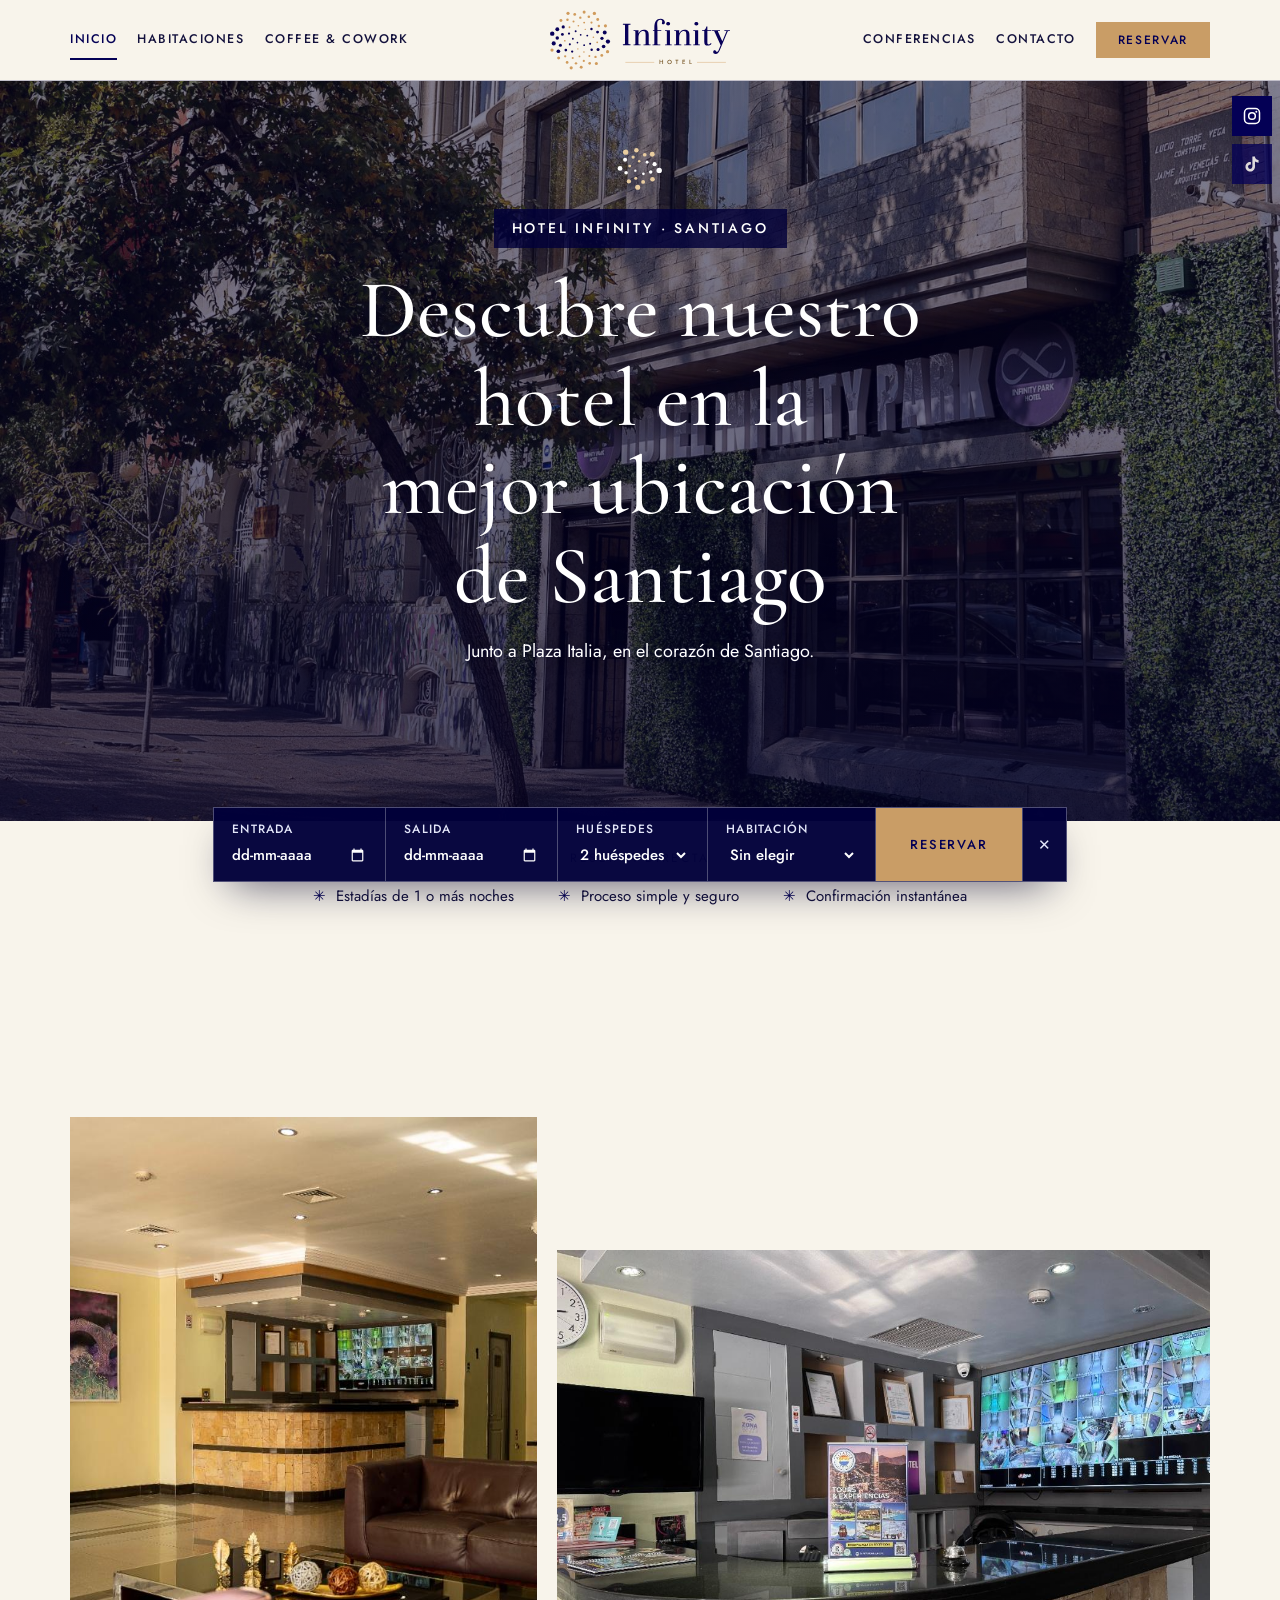
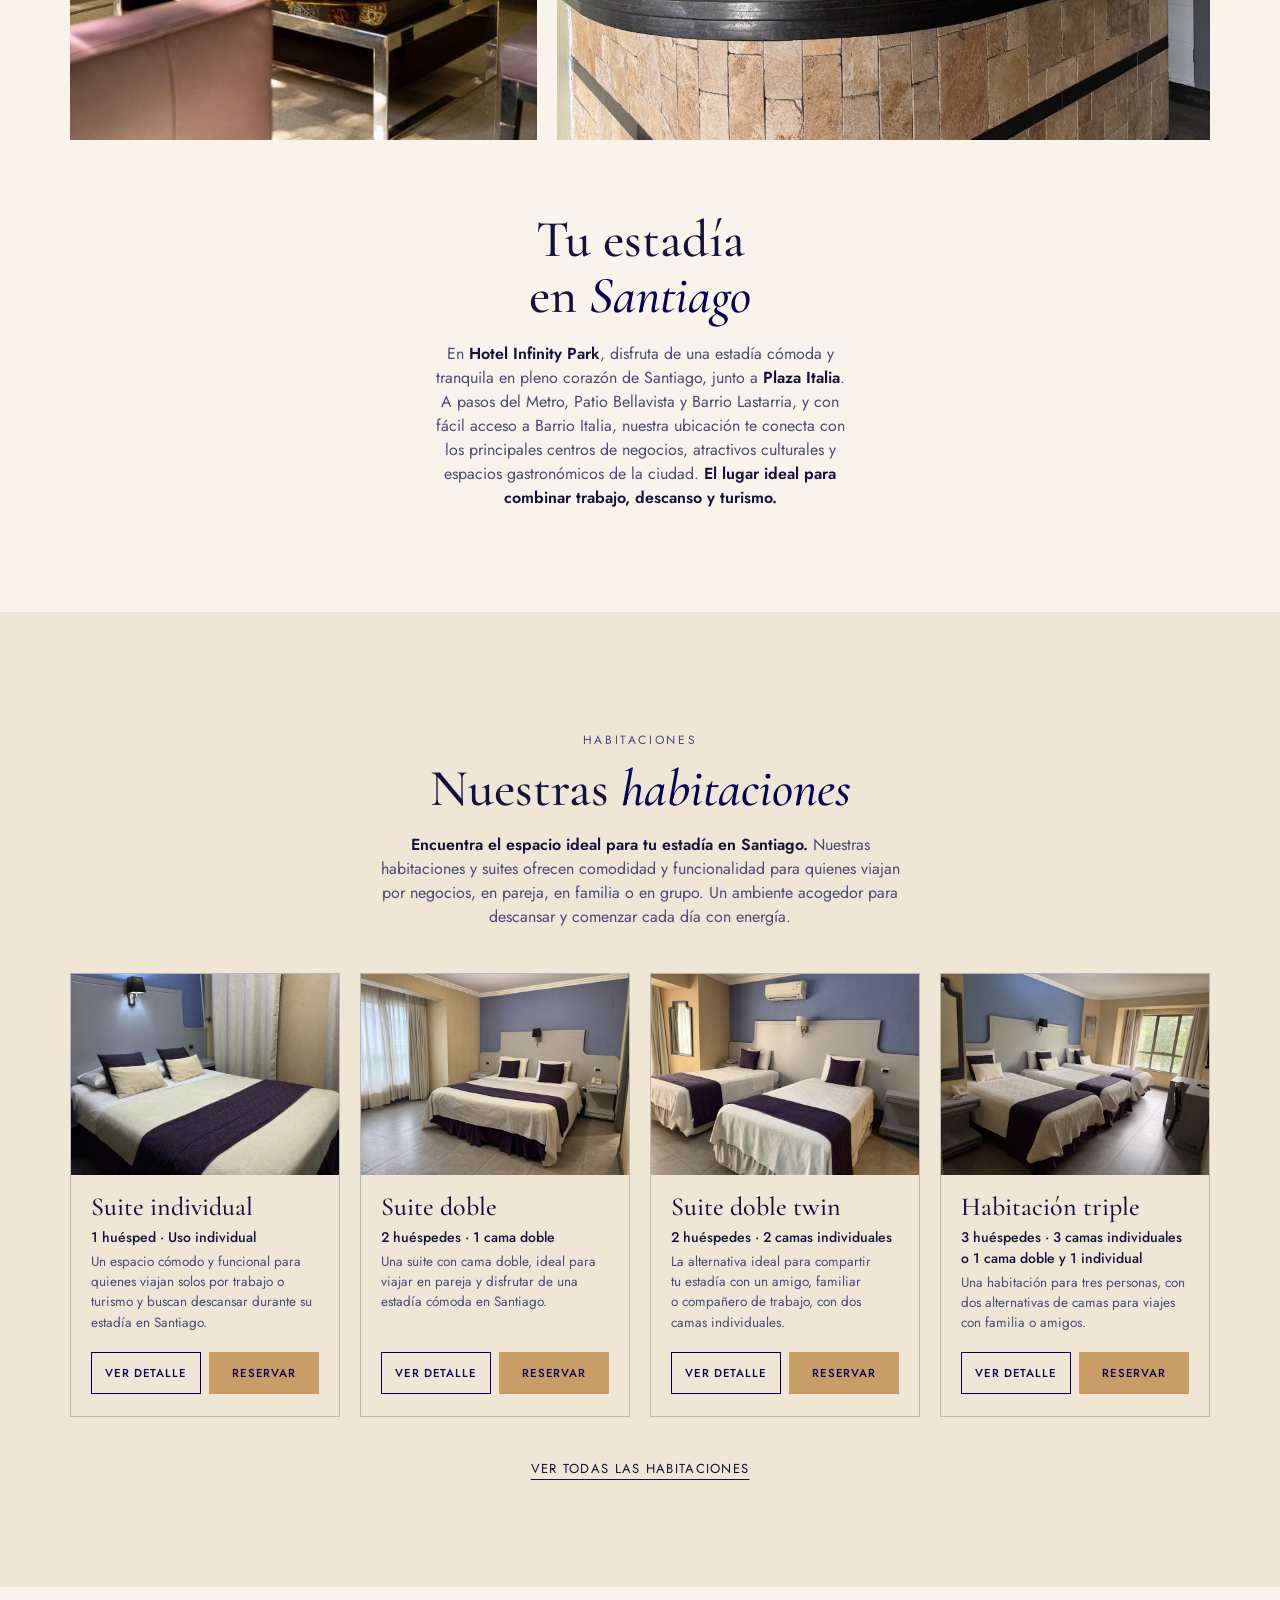
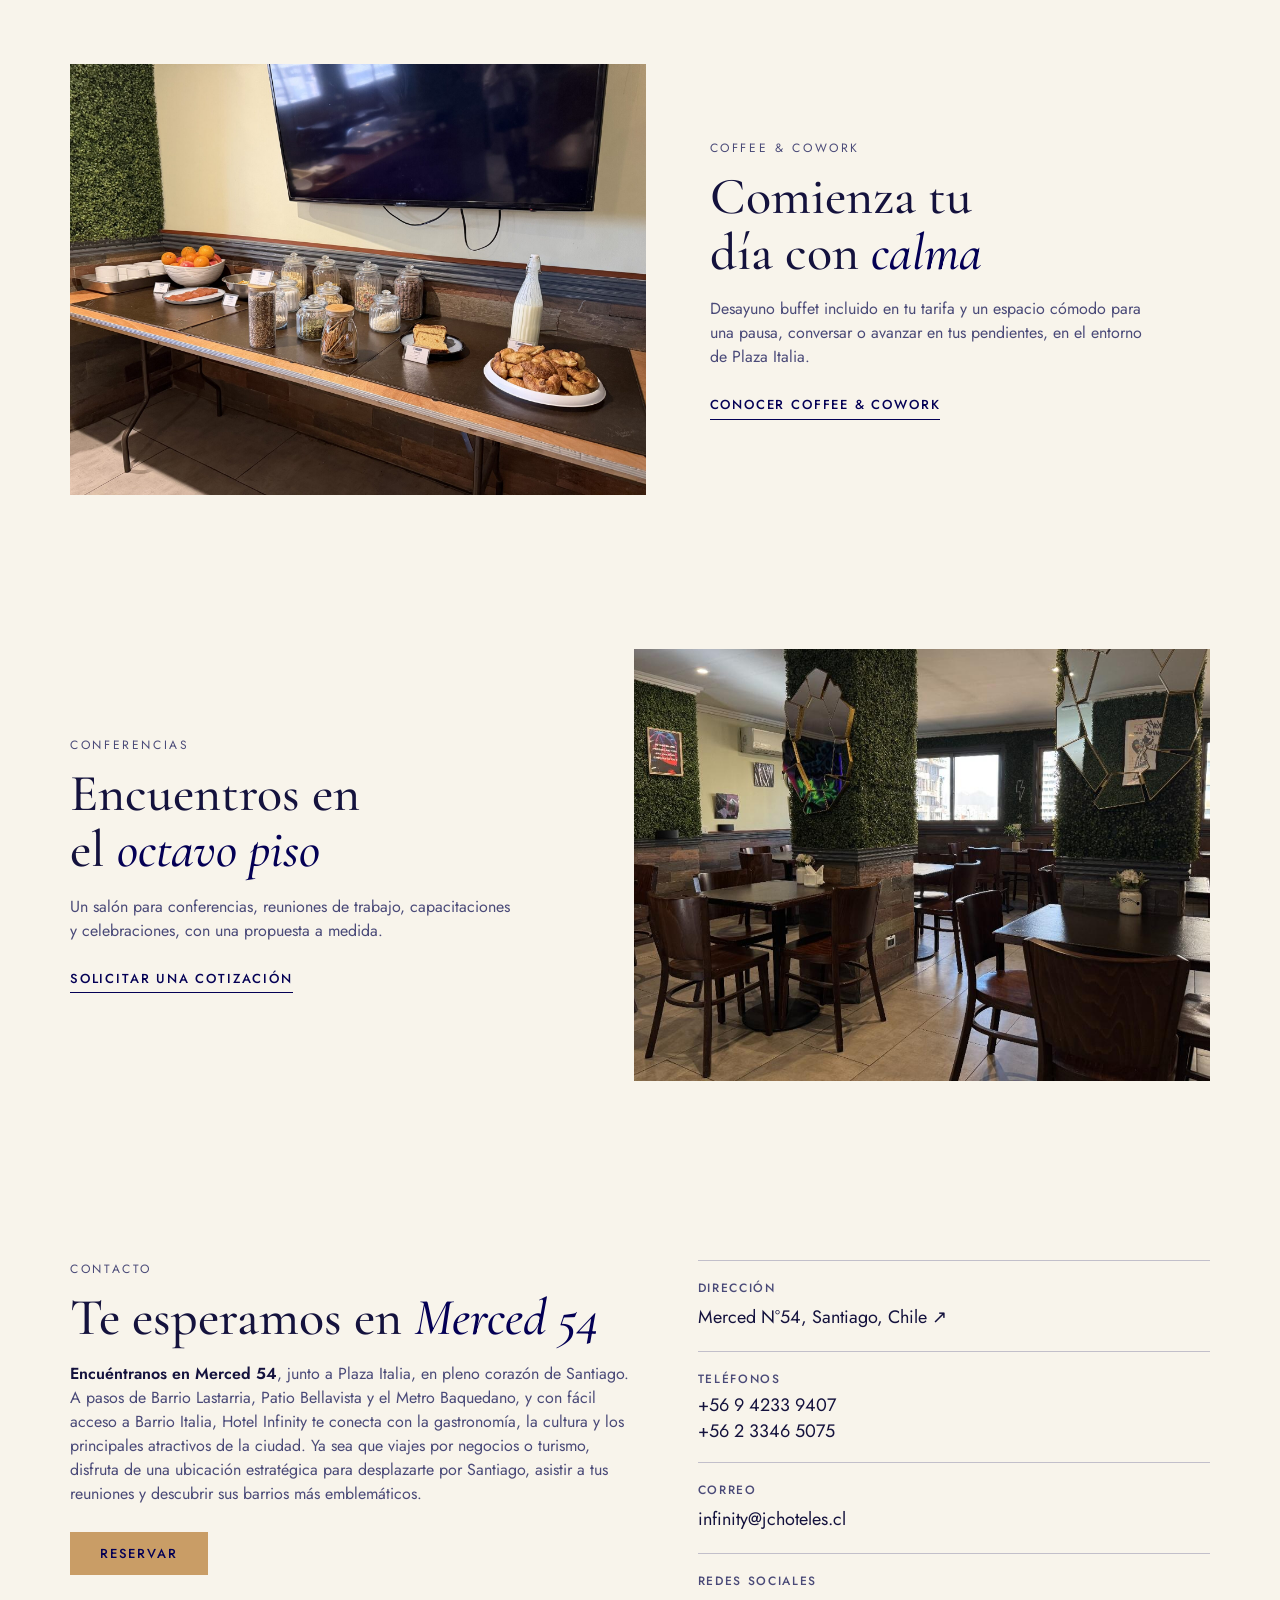
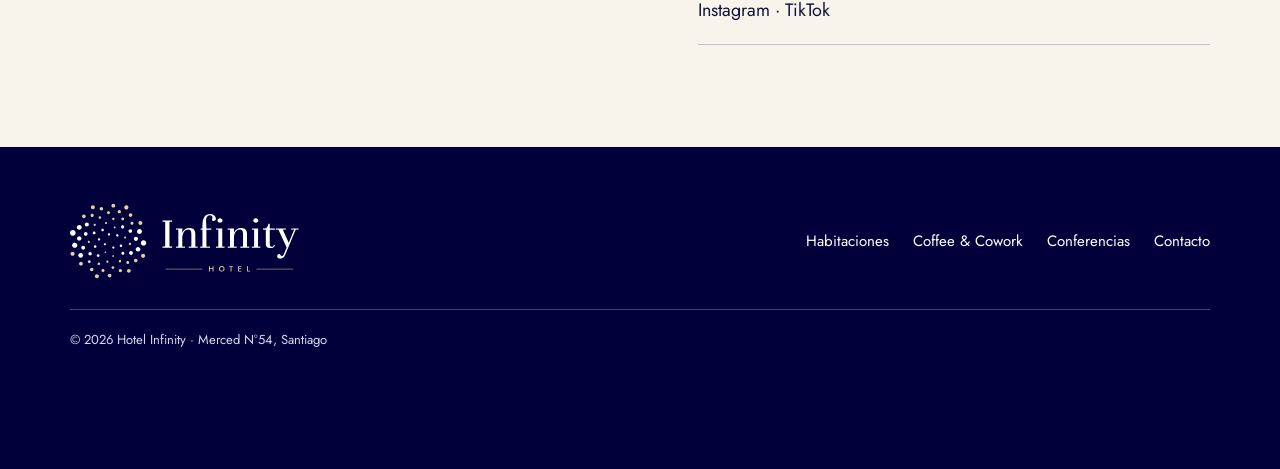
==== propuesta-2/index.html @ a0577a08 "Logo nuevo en pie y portada; giro del símbolo en el header - Pie: versión negativa del logo (logo-in" ====
<!doctype html>
<html lang="es">
<head>
<meta charset="utf-8"><meta name="viewport" content="width=device-width,initial-scale=1,viewport-fit=cover">
<title>Hotel Infinity — Hotel en Plaza Italia, Santiago</title>
<meta name="description" content="Hotel Infinity, en Merced 54 junto a Plaza Italia, Santiago. Habitaciones y suites, desayuno buffet, espacio cowork y salón de eventos en el corazón de la ciudad. Reserva directa.">
<link rel="canonical" href="https://hotel-infinity-propuesta-2.vercel.app/">
<link rel="icon" href="assets/favicon.ico" sizes="any">
<link rel="icon" href="assets/favicon.svg" type="image/svg+xml">
<link rel="apple-touch-icon" href="assets/apple-touch-icon.png">
<meta name="theme-color" content="#080059">

<meta property="og:type" content="website">
<meta property="og:site_name" content="Hotel Infinity">
<meta property="og:url" content="https://hotel-infinity-propuesta-2.vercel.app/">
<meta property="og:title" content="Hotel Infinity — Hotel en Plaza Italia, Santiago">
<meta property="og:description" content="Habitaciones y suites, desayuno buffet, espacio cowork y salón de eventos en Merced 54, junto a Plaza Italia. Reserva directa en el corazón de Santiago.">
<meta property="og:image" content="https://hotel-infinity-propuesta-2.vercel.app/assets/fachada.jpg">
<meta property="og:image:width" content="1200">
<meta property="og:image:alt" content="Fachada del Hotel Infinity en Merced 54, Santiago">
<meta property="og:locale" content="es_CL">

<meta name="twitter:card" content="summary_large_image">
<meta name="twitter:title" content="Hotel Infinity — Hotel en Plaza Italia, Santiago">
<meta name="twitter:description" content="Habitaciones y suites, desayuno buffet, espacio cowork y salón de eventos en Merced 54, junto a Plaza Italia, Santiago.">
<meta name="twitter:image" content="https://hotel-infinity-propuesta-2.vercel.app/assets/fachada.jpg">
<style>
  :root{
    --ink:#14123D;
    --soft:#4A4A78;
    --paper:#F8F4EB;
    --paper-2:#EFE6D6;
    --brand:#040055;
    --gold:#C99D66;
    --gold-deep:#B8884E;
    --brand-deep:#02003A;
    --line:rgba(4,0,85,.22);
    --ease-out:cubic-bezier(0.23,1,0.32,1);
    color-scheme: light;
  }
  *{box-sizing:border-box;border-radius:0;}
  html{scroll-padding-top:90px;scroll-padding-bottom:170px;}
  @media (prefers-reduced-motion:no-preference){html{scroll-behavior:smooth;}}
  body{margin:0;background:var(--paper);color:var(--ink);font-family:"Jost","Segoe UI",Arial,sans-serif;font-size:16px;-webkit-font-smoothing:antialiased;}
  img{max-width:100%;display:block;}
  a,button{-webkit-tap-highlight-color:transparent;touch-action:manipulation;}
  a{color:inherit;}
  h1,h2,h3{font-family:"Cormorant Garamond",Georgia,serif;font-weight:500;margin:0;text-wrap:balance;line-height:1.08;}
  h2.title{font-size:clamp(32px,4.2vw,52px);}
  em{font-style:italic;}
  h2.title em{color:var(--brand);}
  p{margin:0;line-height:1.5;text-wrap:pretty;}
  strong{font-weight:600;color:var(--ink);}
  :focus-visible{outline:2px solid var(--brand);outline-offset:3px;}
  .wrap{width:min(1140px,calc(100% - 40px));margin:0 auto;}
  .center{text-align:center;}
  .caps{letter-spacing:.22em;text-transform:uppercase;font-size:12px;color:var(--soft);}
  .lede{max-width:56ch;margin-inline:auto;padding-inline:20px;}
  .lede p{color:var(--soft);margin-top:16px;}

  .btn{
    display:inline-flex;align-items:center;justify-content:center;gap:10px;padding:15px 30px;border:0;
    background:var(--gold);color:var(--brand);font:500 13px/1 "Jost",sans-serif;letter-spacing:.14em;text-transform:uppercase;
    cursor:pointer;text-decoration:none;white-space:nowrap;
    transition:transform 160ms var(--ease-out),background-color 160ms ease;
  }
  .btn img{width:18px;height:auto;filter:brightness(0);opacity:.85;}
  .btn:hover{background:var(--brand);color:var(--gold);}
  .btn:active{transform:scale(.97);}
  .btn.sm{padding:12px 22px;font-size:12px;}
  .btn.white{background:var(--gold);color:var(--brand);}
  .btn.white:hover{background:var(--brand);color:var(--gold);}
  @media (hover:none){.btn:hover,.btn.white:hover{background:var(--gold);color:var(--brand);}}

  .photo{position:relative;overflow:hidden;background:var(--paper-2);}
  .photo img{position:absolute;inset:0;width:100%;height:100%;object-fit:cover;transition:transform 400ms var(--ease-out);}
  @media (hover:hover) and (pointer:fine){section .photo:hover img{transform:scale(1.03);}}

  /* ---------- header ---------- */
  header{position:sticky;top:env(safe-area-inset-top,0px);z-index:45;background:var(--paper);border-bottom:1px solid var(--line);}
  .bar{display:grid;grid-template-columns:1fr auto 1fr;align-items:center;gap:12px;padding-block:10px;}
  .menu-btn{width:46px;height:46px;border:1px solid var(--brand);background:transparent;color:var(--brand);cursor:pointer;display:grid;place-items:center;justify-self:start;transition:transform 160ms var(--ease-out),background-color 160ms ease,color 160ms ease;}
  .menu-btn:active{transform:scale(.94);}
  @media (hover:hover){.menu-btn:hover{background:var(--brand);color:#fff;}}
  .brand{display:block;}
  .brand img{height:60px;width:auto;}
  .brand .brand-logo{height:60px;width:auto;display:block;overflow:visible;}
  .head-cta{justify-self:end;}

  .menu-panel{
    position:absolute;left:0;right:0;top:100%;background:var(--paper);border-bottom:1px solid var(--line);
    opacity:0;transform:translateY(-8px);visibility:hidden;pointer-events:none;
    transition:opacity 140ms var(--ease-out),transform 140ms var(--ease-out),visibility 0s linear 140ms;
  }
  .menu-panel.open{opacity:1;transform:translateY(0);visibility:visible;pointer-events:auto;transition:opacity 200ms var(--ease-out),transform 200ms var(--ease-out),visibility 0s;}
  .menu-panel ul{list-style:none;margin:0 auto;padding:6px 0 18px;width:min(1140px,calc(100% - 40px));columns:2;column-gap:40px;}
  .menu-panel li{break-inside:avoid;border-bottom:1px solid var(--line);}
  .menu-panel a{display:block;padding:13px 0;font-family:"Cormorant Garamond",Georgia,serif;font-size:28px;text-decoration:none;color:var(--ink);}
  @media (hover:hover){.menu-panel a:hover{color:var(--brand);}}
  .menu-panel.open li{animation:rise 260ms var(--ease-out) both;}
  .menu-panel.open li:nth-child(2){animation-delay:30ms;}
  .menu-panel.open li:nth-child(3){animation-delay:60ms;}
  .menu-panel.open li:nth-child(4){animation-delay:90ms;}
  .menu-panel.open li:nth-child(5){animation-delay:120ms;}
  .menu-panel.open li:nth-child(6){animation-delay:150ms;}
  .menu-panel.open li:nth-child(7){animation-delay:180ms;}
  .menu-panel.open li:nth-child(8){animation-delay:210ms;}

  /* ---------- inicio ---------- */
  .hero{position:relative;height:min(88vh,740px);min-height:520px;overflow:hidden;isolation:isolate;}
  .hero > img.bg{position:absolute;inset:0;width:100%;height:100%;object-fit:cover;}
  .hero::after{content:"";position:absolute;inset:0;background:linear-gradient(to top,rgba(4,2,40,.74),rgba(4,2,40,.56) 55%,rgba(4,2,40,.5));}
  .hero-copy{position:absolute;inset:0;z-index:2;display:flex;flex-direction:column;align-items:center;justify-content:center;text-align:center;gap:18px;padding:30px 20px 120px;color:#fff;}
  .hero-copy .sym{width:46px;height:auto;}
  .hero-copy .caps{color:#fff;background:rgba(2,0,58,.82);padding:9px 18px;font-size:14px;font-weight:500;letter-spacing:.2em;}
  .hero-copy h1{font-size:clamp(38px,6.4vw,84px);color:#fff;max-width:17ch;text-shadow:0 2px 26px rgba(4,2,40,.5);}
  .hero-copy p.sub{color:#fff;max-width:48ch;font-size:18px;text-shadow:0 1px 16px rgba(2,0,58,.9),0 0 3px rgba(2,0,58,.6);}

  /* ---------- reservar: buscador horizontal siempre a la mano ---------- */
  .search-bar{
    position:fixed;left:0;right:0;margin-inline:auto;bottom:calc(env(safe-area-inset-bottom,0px) + 18px);z-index:40;
    width:max-content;max-width:calc(100% - 24px);display:flex;align-items:stretch;gap:0;
    background:rgba(2,0,58,.97);border:1px solid rgba(255,255,255,.3);box-shadow:0 18px 44px -18px rgba(4,2,40,.7);
    animation:dock-in 420ms var(--ease-out) 300ms both;
  }
  .dock-fields,.dock-row{display:contents;}
  .dock-toggle{display:none;}
  .search-bar .field{min-width:170px;padding:12px 24px;display:flex;flex-direction:column;justify-content:center;border-right:1px solid rgba(255,255,255,.28);transition:background-color 150ms ease;}
  .search-bar .field:hover,.search-bar .field:focus-within{background:rgba(255,255,255,.12);}
  .search-bar label{font-size:12px;font-weight:500;letter-spacing:.1em;text-transform:uppercase;color:#E3E6F9;margin-bottom:3px;}
  .search-bar input,.search-bar select{background:none;border:0;color:#fff;font:500 15px "Jost",sans-serif;padding:0;min-height:28px;}
  .search-bar select option{color:#14123D;}
  .search-bar input::-webkit-calendar-picker-indicator{filter:invert(1);}
  .search-bar input:focus-visible,.search-bar select:focus-visible,.search-bar .btn:focus-visible,.dock-toggle:focus-visible{outline:2px solid #fff;outline-offset:-2px;}
  .search-bar .btn{flex-shrink:0;padding-inline:34px;}
  @media (hover:hover){.search-bar .btn:hover{background:#fff;color:var(--brand);}}
  @media (pointer:coarse){.search-bar input,.search-bar select{font-size:16px;}}

  .dock-hide{flex-shrink:0;width:44px;align-self:stretch;display:grid;place-items:center;border:0;border-left:1px solid rgba(255,255,255,.28);background:transparent;color:#E3E6F9;font-size:15px;line-height:1;cursor:pointer;transition:background-color 150ms ease,color 150ms ease;}
  .dock-hide:hover{background:rgba(255,255,255,.12);color:#fff;}
  #dock.in-cart .dock-hide,#dock.search-bar-hidden{display:none;}
  .dock-reopen{
    display:none;position:fixed;left:0;right:0;margin-inline:auto;bottom:calc(env(safe-area-inset-bottom,0px) + 18px);z-index:40;
    width:max-content;align-items:center;gap:10px;padding:15px 26px;border:1px solid rgba(255,255,255,.3);
    background:rgba(2,0,58,.97);color:#fff;font:500 13px/1 "Jost",sans-serif;letter-spacing:.14em;text-transform:uppercase;
    cursor:pointer;box-shadow:0 18px 44px -18px rgba(4,2,40,.7);
  }
  .dock-reopen:not([hidden]){display:inline-flex;}
  @media (hover:hover){.dock-reopen:hover{background:#fff;color:var(--brand);}}

  section{padding-block:clamp(60px,8vw,104px);}

  .facts{display:flex;justify-content:center;gap:12px 44px;flex-wrap:wrap;margin:18px 0 0;padding:0;}
  .facts li{list-style:none;display:flex;align-items:center;gap:10px;font-size:15px;}
  .facts b{color:var(--brand);font-weight:500;}

  /* nosotros */
  .stagger{display:grid;grid-template-columns:1fr 1.4fr;gap:20px;align-items:end;}
  .stagger .photo:first-child{aspect-ratio:3/4;align-self:start;margin-top:64px;}
  .stagger .photo:last-child{aspect-ratio:4/3;}
  .statement{max-width:42ch;margin:72px auto 0;text-align:center;}
  .statement p{margin-top:18px;color:var(--soft);}
  .statement p + p{margin-top:12px;}

  /* habitaciones */
  [data-sec="habitaciones"]{background:var(--paper-2);}
  .rooms-row{display:grid;grid-template-columns:repeat(3,1fr);gap:20px;margin-top:52px;}
  .room .photo{aspect-ratio:4/5;}
  .room h3{margin-top:16px;font-size:28px;}
  .room p{color:var(--soft);margin-top:4px;font-size:15px;}

  /* galería: 12 celdas exactas en 4 columnas, sin huecos */
  .mosaic{display:grid;grid-template-columns:repeat(4,1fr);grid-auto-rows:minmax(150px,19vw);gap:8px;width:min(1280px,calc(100% - 40px));margin:52px auto 0;}
  .mosaic .photo:nth-child(1){grid-column:span 2;grid-row:span 2;}
  .mosaic .photo:nth-child(8){grid-column:span 2;}



  .lobby-strip{display:grid;grid-template-columns:1.5fr 1fr 1fr;gap:12px;margin-top:40px;}
  .lobby-strip figure{margin:0;position:relative;aspect-ratio:4/3;}
  .lobby-strip .lobby-main{aspect-ratio:auto;}
  .lobby-strip img{width:100%;height:100%;object-fit:cover;}
  .lobby-strip figcaption{position:absolute;left:0;bottom:0;padding:6px 12px;background:rgba(2,0,58,.85);color:#fff;font-size:13px;letter-spacing:.08em;text-transform:uppercase;}
  .duo-grid{margin-top:32px;}
  @media (max-width:760px){.lobby-strip{grid-template-columns:1fr 1fr;}.lobby-strip .lobby-main{grid-column:1/-1;aspect-ratio:16/10;}}

  /* secciones con foto grande y texto a un lado, como The Damai */
  .split{padding-block:clamp(40px,6vw,88px);}
  .split-row{display:grid;grid-template-columns:1.15fr 1fr;gap:clamp(28px,5vw,72px);align-items:center;}
  .split-rev .split-row{grid-template-columns:1fr 1.15fr;}
  .split-rev .photo{order:2;}
  .split .photo{aspect-ratio:4/3;}
  .split .photo img{width:100%;height:100%;object-fit:cover;}
  .split-text .title{margin:12px 0 16px;}
  .split-text p{color:var(--soft);max-width:44ch;}
  .txt-link{display:inline-block;margin-top:22px;padding:6px 0;color:var(--brand);font:500 13px/1.2 "Jost",sans-serif;letter-spacing:.14em;text-transform:uppercase;text-decoration:none;border-bottom:1px solid var(--brand);}
  @media (hover:hover){.txt-link:hover{color:var(--gold-deep);border-color:var(--gold-deep);}}
  @media (max-width:860px){.split-row,.split-rev .split-row{grid-template-columns:1fr;}.split-rev .photo{order:0;}}
  /* coffee & conferencias en el inicio */
  .duo-sec{padding-block:clamp(48px,7vw,96px);}
  .duo-grid{display:grid;grid-template-columns:1fr 1fr;gap:clamp(18px,3vw,36px);margin-top:44px;}
  .duo-card{display:flex;flex-direction:column;background:var(--paper-2);border:1px solid var(--line);}
  .duo-card .photo{aspect-ratio:16/10;}
  .duo-card .photo img{width:100%;height:100%;object-fit:cover;}
  .duo-body{display:flex;flex-direction:column;gap:12px;padding:clamp(18px,2.4vw,28px);flex:1;}
  .duo-body h3{font-size:clamp(26px,2.8vw,34px);}
  .duo-body p{margin:0;color:var(--soft);}
  .duo-facts{list-style:none;margin:4px 0 8px;padding:0;display:grid;gap:8px;}
  .duo-facts li{position:relative;padding-left:22px;font-size:15px;color:var(--ink);}
  .duo-facts li::before{content:"";position:absolute;left:0;top:.55em;width:10px;height:2px;background:var(--gold-deep);}
  .duo-body .btn{margin-top:auto;align-self:flex-start;}
  @media (max-width:760px){.duo-grid{grid-template-columns:1fr;}}
  /* gastronomía */
  .gastro-pair{display:grid;grid-template-columns:1fr 1fr;gap:20px;margin-top:48px;}
  .gastro-pair .photo{aspect-ratio:4/3;}
  .gastro-pair .photo:nth-child(2){margin-top:44px;}

  /* carta */

  /* contacto */
  .contact{display:grid;grid-template-columns:1.1fr 1fr;gap:clamp(28px,5vw,72px);align-items:start;}
  .contact p.lead{color:var(--soft);margin-top:16px;}
  .contact .btn{margin-top:26px;}
  .info{border-top:1px solid var(--line);}
  .info-item{padding:18px 0;border-bottom:1px solid var(--line);}
  .info-item small{display:block;font-size:12px;font-weight:500;letter-spacing:.14em;text-transform:uppercase;color:var(--soft);margin-bottom:4px;}
  .info-item span,.info-item a{font-size:18px;text-decoration:none;word-break:break-word;}
  .info-item a{display:inline-block;padding-block:3px;}
  .info-item a:hover{text-decoration:underline;text-underline-offset:4px;}

  footer{background:var(--brand-deep);color:#fff;padding:clamp(36px,5vw,56px) 0 120px;}
  .foot-top{display:flex;justify-content:space-between;align-items:center;gap:20px;flex-wrap:wrap;}
  .foot-logo img{height:76px;width:auto;}
  .foot-links{display:flex;gap:24px;flex-wrap:nowrap;overflow-x:auto;scrollbar-width:none;}
  .foot-links::-webkit-scrollbar{display:none;}
  .foot-links a{flex-shrink:0;color:#fff;text-decoration:none;font-size:15px;padding-block:6px;}
  .foot-links a:hover{text-decoration:underline;text-underline-offset:4px;}
  .foot-bottom{margin-top:30px;padding-top:20px;border-top:1px solid rgba(255,255,255,.25);display:flex;justify-content:space-between;flex-wrap:wrap;gap:10px;font-size:13px;color:#D5D9F3;}

  .proposal-badge{position:fixed;right:14px;bottom:96px;z-index:50;background:var(--brand-deep);color:#fff;font-size:12px;font-weight:500;letter-spacing:.06em;padding:8px 12px;border:1px solid rgba(255,255,255,.35);}

  @keyframes rise{from{opacity:0;transform:translateY(10px);}to{opacity:1;transform:none;}}
  @keyframes fade{from{opacity:0;}to{opacity:1;}}
  @keyframes dock-in{from{opacity:0;transform:translateY(14px);}to{opacity:1;transform:none;}}
  .hero-copy > *{animation:rise 520ms var(--ease-out) both;}
  .hero-copy > *:nth-child(2){animation-delay:60ms;}
  .hero-copy > *:nth-child(3){animation-delay:120ms;}
  .hero-copy > *:nth-child(4){animation-delay:200ms;}

  @media (max-width:860px){
    .stagger,.contact,.rooms-row,.gastro-pair{grid-template-columns:1fr;}
    .stagger .photo:first-child{margin-top:0;max-width:340px;margin-inline:auto;}
    .gastro-pair .photo:nth-child(2){margin-top:0;}
    .menu-panel ul{columns:1;}
    .mosaic{grid-template-columns:repeat(2,1fr);grid-auto-rows:150px;}
    .brand img{height:48px;}
    .brand .brand-logo{height:48px;}
  }
  @media (max-width:640px){
    .search-bar{left:0;right:0;bottom:0;margin:0;width:auto;max-width:none;flex-direction:column;border-width:1px 0 0;padding:8px 8px calc(8px + env(safe-area-inset-bottom,0px));gap:6px;}
    .dock-fields{display:none;flex-direction:column;gap:0;}
    .dock-fields.open{display:flex;animation:rise 200ms var(--ease-out) both;}
    .dock-row{display:flex;gap:8px;}
    .dock-toggle{display:flex;flex:1;align-items:center;justify-content:space-between;gap:10px;min-height:48px;padding:12px 16px;border:1px solid rgba(255,255,255,.4);background:transparent;color:#fff;font:500 15px "Jost",sans-serif;text-align:left;cursor:pointer;}
    .dock-toggle svg{flex-shrink:0;transition:transform 200ms var(--ease-out);}
    .dock-toggle[aria-expanded="true"] svg{transform:rotate(180deg);}
    .search-bar .field{min-width:0;width:100%;border-right:0;border-bottom:1px solid rgba(255,255,255,.28);}
    .search-bar .btn{padding-inline:22px;}
    .proposal-badge{bottom:84px;}
    footer{padding-bottom:130px;}
    .hero-copy{padding-bottom:40px;}
  }
  @media (prefers-reduced-motion:reduce){
    .menu-panel,.menu-panel.open{transform:none;}
    .menu-panel.open li,.hero-copy > *,.search-bar,.dock-fields.open{animation-name:fade;}
    .photo img{transition:none;}
    section .photo:hover img{transform:none;}
  }

  /* ---------- páginas internas ---------- */
  .view[hidden]{display:none;}
  .view h1:focus{outline:none;}
  .pg-hero{position:relative;overflow:hidden;isolation:isolate;display:flex;align-items:flex-end;min-height:clamp(230px,36vh,360px);width:var(--pg-hero-w,100%);margin:var(--pg-hero-m,0);border-radius:var(--pg-r-lg,0);}
  .pg-hero img{position:absolute;inset:0;width:100%;height:100%;object-fit:cover;z-index:-2;}
  .pg-hero::before{content:"";position:absolute;inset:0;background:rgba(4,2,40,.64);z-index:-1;}
  .pg-hero-copy{width:min(1140px,calc(100% - 40px));margin:0 auto;padding-block:34px;color:#fff;text-align:var(--pg-align,left);}
  .pg-eyebrow{font-size:12.5px;letter-spacing:.16em;text-transform:uppercase;color:#E8EAFA;margin-bottom:10px;}
  .pg-hero h1{font-size:clamp(40px,6vw,76px);color:#fff;line-height:1.05;}
  .pg-sec{padding-block:0;}
  .pg-wrap{width:min(1140px,calc(100% - 40px));margin:0 auto;padding-block:clamp(40px,6vw,76px);}
  .pg-two{display:grid;grid-template-columns:1.1fr 1fr;gap:clamp(28px,5vw,64px);align-items:start;}
  .pg-text p{color:var(--pg-soft);margin-top:16px;}
  .pg-text .btn{margin-top:26px;}
  .pg-photos{display:grid;gap:12px;}
  .pg-photos.duo{grid-template-columns:1fr 1fr;}
  .pg-photos .photo{aspect-ratio:4/3;border-radius:var(--pg-r-sm,0);}
  .pg-intro{max-width:60ch;margin-bottom:32px;}
  .pg-intro p{color:var(--pg-soft);margin-top:12px;}
  .room-list{display:grid;gap:18px;}
  .room-card{display:grid;grid-template-columns:minmax(150px,300px) 1fr;background:var(--pg-surface);border:var(--pg-border);border-radius:var(--pg-r,0);overflow:hidden;}
  .room-card .photo{min-height:190px;height:100%;}
  .room-card .body{padding:clamp(18px,3vw,30px);display:flex;flex-direction:column;justify-content:center;align-items:flex-start;gap:8px;}
  .room-card h3{font-size:30px;}
  .room-card p{color:var(--pg-soft);font-size:15px;}
  .room-card .btn{margin-top:10px;}
  .gal-grid{display:grid;grid-template-columns:repeat(4,1fr);gap:10px;}
  .gal-grid > :last-child:nth-child(4n+2){grid-column:span 3;}
  .gal-grid .photo{aspect-ratio:4/3;border-radius:var(--pg-r-sm,0);}
  .cc-gal-grid > :last-child{grid-column:auto!important;}
  .cc-gal-btn{display:block;width:100%;border:0;padding:0;margin:0;background:none;cursor:pointer;font:inherit;}
  @media (hover:hover){.cc-gal-btn:hover img{transform:scale(1.04);}}
  .cc-gal-btn:focus-visible{outline:2px solid var(--brand);outline-offset:2px;}
  .bk-summary{background:var(--pg-surface);border:var(--pg-border);border-radius:var(--pg-r-sm,0);padding:16px 20px;font-size:17px;margin-bottom:24px;}
  .bk-steps{display:flex;gap:8px;flex-wrap:nowrap;overflow-x:auto;scrollbar-width:none;list-style:none;margin:0 0 22px;padding:2px;counter-reset:paso;}
  .bk-steps::-webkit-scrollbar{display:none;}
  .bk-steps li{counter-increment:paso;flex-shrink:0;white-space:nowrap;padding:9px 16px;font-size:14px;font-weight:500;border:1px solid var(--pg-soft);border-radius:var(--pg-r-btn,0);color:var(--pg-soft);}
  .bk-steps li::before{content:counter(paso) ". ";}
  .bk-steps li.is-done{border-color:var(--pg-accent);color:var(--pg-accent);}
  .bk-steps li.is-current{background:var(--pg-accent);border-color:var(--pg-accent);color:#fff;}
  .bk-panel h2:focus{outline:none;}
  .bk-actions{display:flex;gap:10px;flex-wrap:wrap;margin-top:26px;}
  .btn.ghost{background:transparent;color:var(--pg-accent);box-shadow:inset 0 0 0 1px var(--pg-accent);}
  .btn.ghost:hover{background:var(--pg-accent);color:#fff;}
  .bk-fields{display:grid;grid-template-columns:1fr 1fr;gap:18px;max-width:760px;}
  .bk-field.wide{grid-column:1 / -1;}
  .bk-field label{display:block;font-size:14px;font-weight:500;margin-bottom:6px;}
  .bk-field input,.bk-field textarea{width:100%;padding:12px 14px;border:1px solid var(--pg-soft);border-radius:min(var(--pg-r-sm,0px),16px);background:#fff;color:#14123D;font:inherit;font-size:16px;}
  .bk-field input:focus-visible,.bk-field select:focus-visible,.bk-field textarea:focus-visible{outline:2px solid var(--pg-accent);outline-offset:-1px;}
  .bk-field [aria-invalid="true"]{border-color:#A3162E;box-shadow:0 0 0 1px #A3162E;}
  .fld-err{margin-top:6px;font-size:14px;font-weight:500;color:#A3162E;}
  .bk-dl{display:grid;grid-template-columns:max-content 1fr;gap:10px 28px;margin:0;padding:22px 24px;max-width:640px;background:var(--pg-surface);border:var(--pg-border);border-radius:var(--pg-r,0);}
  .bk-dl dt{font-size:14px;color:var(--pg-soft);}
  .bk-dl dd{margin:0;font-weight:500;word-break:break-word;}
  @media (max-width:640px){.bk-fields{grid-template-columns:1fr;}.bk-dl{grid-template-columns:1fr;gap:2px 0;}.bk-dl dd{margin-bottom:10px;}}
  .view[data-view="reservar"] .pg-hero{min-height:clamp(96px,13vh,132px);}
  .view[data-view="reservar"] .pg-hero-copy{padding-block:16px;}
  .view[data-view="reservar"] .pg-hero h1{font-size:clamp(28px,3.6vw,42px);}
  .view[data-view="reservar"] .pg-eyebrow{margin-bottom:4px;}
  .view[data-view="reservar"] .pg-wrap{padding-block:22px 48px;}
  .rc-desc{font-size:15px;color:var(--pg-soft);}
  .rc-facts{font-size:14px;font-weight:500;margin-top:2px;}
  .rc-short{font-size:13.5px;color:var(--pg-soft);}
  .rc-price{font-size:14px;font-weight:500;margin-top:4px;color:var(--pg-accent);}
  .rc-actions{display:flex;gap:10px;flex-wrap:wrap;margin-top:12px;}
  .room-card .btn,.hr-card .btn,.rm-info .btn{white-space:normal;max-width:100%;text-align:center;line-height:1.25;}
  .ph-count{position:absolute;left:10px;bottom:10px;background:rgba(4,2,40,.78);color:#fff;font-size:12px;padding:4px 10px;border-radius:var(--pg-r-btn,0);}
  .pg-times{margin-top:10px;font-weight:500;}
  .hotel-serv{margin-top:36px;}
  .hotel-serv h3{font-size:24px;margin-bottom:12px;}
  .hotel-serv ul{list-style:none;margin:0;padding:0;display:grid;grid-template-columns:repeat(auto-fit,minmax(200px,1fr));gap:8px 24px;}
  .hotel-serv li{padding-left:20px;position:relative;font-size:15px;}
  .hotel-serv li::before,.rm-services li::before{content:"✓";position:absolute;left:0;color:var(--pg-accent);}
  .hr-grid{display:grid;grid-template-columns:repeat(4,1fr);gap:20px;margin-top:44px;width:min(1140px,calc(100% - 40px));margin-inline:auto;padding-inline:0;}
  .hr-card{background:var(--pg-surface);border:var(--pg-border);border-radius:var(--pg-r,0);overflow:hidden;display:flex;flex-direction:column;}
  .hr-card .photo{aspect-ratio:4/3;}
  .hr-card .body{padding:18px 20px 22px;display:flex;flex-direction:column;gap:4px;flex:1;}
  .hr-card h3{font-size:26px;}
  .hr-card .rc-actions{margin-top:auto;padding-top:14px;}
  .bk-note{margin-top:12px;font-size:14px;font-weight:500;color:var(--pg-accent);}
  .bk-note:empty{display:none;}
  .bk-times{margin-top:12px;font-size:13.5px;color:var(--pg-soft);}
  .bk-help{margin-top:10px;font-size:13.5px;color:var(--pg-soft);}
  .bk-copied{margin-top:10px;font-size:14px;font-weight:500;color:var(--pg-accent);}
  .bk-copied:empty{display:none;}
  .bk-field select{width:100%;padding:12px 14px;border:1px solid var(--pg-soft);border-radius:min(var(--pg-r-sm,0px),16px);background:#fff;color:#14123D;font:inherit;font-size:16px;}
  .rm-modal{border:0;padding:0;width:min(940px,calc(100% - 20px));max-width:none;max-height:calc(100dvh - 20px);border-radius:var(--pg-r,0);background:var(--paper);color:var(--ink);overflow:auto;box-shadow:0 40px 100px -30px rgba(4,2,40,.7);}
  .rm-modal::backdrop{background:rgba(4,2,40,.6);}
  html:has(dialog[open]){overflow:hidden;}
  .rm-head{position:sticky;top:0;z-index:2;display:flex;justify-content:space-between;align-items:center;gap:12px;padding:10px 12px 10px 22px;background:var(--paper);border-bottom:1px solid color-mix(in srgb,var(--pg-accent) 22%,transparent);}
  .rm-head h2{font-size:26px;}
  .rm-close{width:40px;height:40px;border:0;border-radius:var(--pg-r-btn,0);background:transparent;color:var(--pg-accent);box-shadow:inset 0 0 0 1px var(--pg-accent);font-size:24px;line-height:1;cursor:pointer;display:grid;place-items:center;}
  .rm-body{display:grid;grid-template-columns:1.1fr 1fr;gap:24px;padding:18px 22px 22px;}
  .rm-main{aspect-ratio:3/2;border-radius:min(var(--pg-r-sm,0px),22px);}
  .rm-thumbs{display:flex;gap:8px;margin-top:10px;overflow-x:auto;scrollbar-width:none;padding:3px;}
  .rm-thumbs::-webkit-scrollbar{display:none;}
  .rm-thumbs button{flex:0 0 76px;aspect-ratio:3/2;padding:0;border:0;background:none;cursor:pointer;position:relative;overflow:hidden;border-radius:min(var(--pg-r-sm,0px),12px);outline:2px solid transparent;outline-offset:2px;opacity:.75;}
  .rm-thumbs button[aria-pressed="true"]{outline-color:var(--pg-accent);opacity:1;}
  .rm-thumbs img{width:100%;height:100%;object-fit:cover;}
  .rm-info p{color:var(--pg-soft);}
  .rm-info .rc-price{color:var(--pg-accent);}
  .rm-facts{list-style:none;margin:12px 0 0;padding:0;display:grid;gap:4px;font-size:15px;font-weight:500;}
  .rm-info h3{font-size:22px;margin-top:16px;}
  .rm-services{list-style:none;columns:2;column-gap:20px;padding:0;margin:8px 0 0;font-size:14.5px;}
  .rm-services li{padding:3px 0 3px 18px;position:relative;break-inside:avoid;}
  .rm-times{margin-top:14px;font-size:14px;}
  @media (max-width:1180px){.hr-grid{grid-template-columns:repeat(2,1fr);}}
  @media (max-width:760px){.rm-body{grid-template-columns:1fr;}}
  @media (max-width:560px){.hr-grid{grid-template-columns:1fr;}}
  @media (max-width:420px){.rm-services{columns:1;}}
  /* menú visible en el encabezado (escritorio); hamburguesa solo en pantallas angostas */
  .hdr-left{display:flex;align-items:center;gap:20px;justify-self:start;min-width:0;}
  .hdr-right{display:flex;align-items:center;gap:clamp(14px,1.6vw,26px);justify-self:end;}
  .nav-inline{display:none;align-items:center;gap:clamp(14px,1.6vw,26px);}
  .nav-inline a{font-size:15px;font-weight:500;color:var(--ink);text-decoration:none;white-space:nowrap;padding:10px 0;border-bottom:2px solid transparent;transition:color 150ms ease,border-color 150ms ease;}
  .nav-inline a[aria-current="page"]{color:var(--pg-accent);border-bottom-color:var(--pg-accent);}
  @media (hover:hover){.nav-inline a:hover{border-bottom-color:currentColor;}}
  @media (min-width:1080px){.nav-inline{display:flex;}.hdr-left .menu-btn{display:none;}}
  .social-rail{position:fixed;top:calc(env(safe-area-inset-top,0px) + 96px);right:8px;z-index:44;display:flex;flex-direction:column;gap:8px;}
  .social-rail a{width:40px;height:40px;display:grid;place-items:center;background:var(--pg-accent);color:#fff;border-radius:var(--pg-r-btn,0);box-shadow:0 8px 20px -10px rgba(4,2,40,.6);transition:transform 160ms var(--ease-out),background-color 160ms ease;}
  .social-rail a:active{transform:scale(.94);}
  .social-rail a[aria-disabled="true"]{opacity:.78;}
  .social-rail svg{width:20px;height:20px;}
  @media (hover:hover){.social-rail a:hover{background:var(--brand-deep,#02003A);}}
  .menu-social{display:flex;gap:20px;padding:0 28px 18px;font-size:15px;}
  .menu-social a{color:var(--pg-accent);text-decoration:underline;text-underline-offset:4px;padding-block:6px;}
  @media (max-width:860px){.social-rail{display:none;}}
  .crumbs ol{list-style:none;display:flex;gap:6px;flex-wrap:nowrap;overflow-x:auto;scrollbar-width:none;margin:0 0 22px;padding:2px;font-size:14px;}
  .crumbs ol::-webkit-scrollbar{display:none;}
  .crumbs li{flex-shrink:0;white-space:nowrap;color:var(--pg-soft);}
  .crumbs li + li::before{content:"›";margin-right:6px;}
  .crumbs a{color:var(--pg-accent);text-decoration:underline;text-underline-offset:3px;padding-block:4px;display:inline-block;}
  .crumbs [aria-current]{font-weight:500;color:var(--ink);}
  .rp-grid{display:grid;grid-template-columns:1.15fr 1fr;gap:clamp(24px,4vw,56px);align-items:start;}
  .rp-gal .rm-main{aspect-ratio:3/2;}
  .rp-gal .rm-thumbs button{flex:0 0 92px;}
  .rm-info h2{font-size:26px;margin-top:20px;}
  .rp-others{margin-top:44px;padding-top:24px;border-top:1px solid color-mix(in srgb,var(--pg-accent) 22%,transparent);}
  .rp-others h2{font-size:26px;margin-bottom:14px;}
  .rp-others ul{list-style:none;margin:0;padding:0;display:flex;gap:10px;flex-wrap:wrap;}
  .rp-grid > *{min-width:0;}
  .rp-gal .rm-thumbs{max-width:100%;}
  @media (max-width:860px){.rp-grid{grid-template-columns:minmax(0,1fr);}}
  .bk-layout{display:grid;grid-template-columns:minmax(0,1fr) 340px;gap:clamp(24px,4vw,56px);align-items:start;}
  .bk-cart{position:sticky;top:96px;background:var(--pg-surface);border:var(--pg-border);border-radius:var(--pg-r,0);padding:20px;}
  .bk-cart[hidden]{display:none;}
  .bk-cart-title{font-size:26px;margin-bottom:14px;}
  .bk-cart-room{display:grid;grid-template-columns:auto 1fr;gap:14px;align-items:center;margin-bottom:16px;font-size:14px;color:var(--pg-soft);}
  .bk-cart-room .photo{width:84px;aspect-ratio:1;border-radius:min(var(--pg-r-sm,0px),16px);}
  .bk-cart-room .photo[hidden]{display:none;}
  .bk-cart-name{font-size:17px;font-weight:600;color:var(--pg-accent);}
  .bk-cart .bk-next{margin-top:14px;font-size:14px;font-weight:500;}
  .bk-cart .bk-next:empty{display:none;}
  #dock.in-cart{position:static;inset:auto;width:100%;max-width:none;max-height:none;margin:0;padding:0;border:0;border-radius:0;background:transparent;box-shadow:none;animation:none;overflow:visible;display:block;-webkit-backdrop-filter:none;backdrop-filter:none;}
  #dock.in-cart .dock-head,#dock.in-cart .dock-row,#dock.in-cart .dock-close{display:none;}
  #dock.in-cart .dock-fields{display:flex;flex-direction:column;gap:10px;}
  @media (max-width:860px){.bk-layout{grid-template-columns:1fr;}.bk-cart{position:static;order:-1;}}
  body[data-view="reservar"] .proposal-badge{display:none;}
  .bk-ask{margin-top:22px;padding:18px 20px;border:2px solid var(--pg-accent);border-radius:var(--pg-r-sm,0);background:var(--pg-surface);}
  .bk-ask[hidden]{display:none;}
  .bk-ask h3{font-size:24px;}
  .bk-ask h3:focus{outline:none;}
  .bk-ask p{margin-top:8px;color:var(--pg-soft);}
  .bk-ask .bk-actions{margin-top:16px;}
  .bk-summary p + p{margin-top:4px;}
  .bk-summary .bk-next{margin-top:12px;font-weight:500;}
  .room-card.is-selected{outline:3px solid var(--pg-accent);outline-offset:-3px;}
  .room-note{font-size:14px;font-weight:500;color:var(--pg-accent);}
  .sr{position:absolute;width:1px;height:1px;overflow:hidden;clip-path:inset(50%);white-space:nowrap;}
  #dock.attn{box-shadow:0 0 0 3px #fff,0 0 0 7px var(--pg-accent);}
  .more{text-align:center;margin-top:36px;padding-inline:20px;}
  .more-link{display:inline-block;padding-block:6px;font-size:13px;letter-spacing:.1em;text-transform:uppercase;text-decoration:underline;text-underline-offset:6px;}
  .menu-panel a[aria-current="page"]{color:var(--pg-accent);text-decoration:underline;text-decoration-thickness:1px;text-underline-offset:6px;}
  .foot-links a[aria-current="page"]{text-decoration:underline;text-underline-offset:4px;}
  @media (max-width:860px){
    .pg-two{grid-template-columns:1fr;}
    .gal-grid{grid-template-columns:repeat(2,1fr);}
  }
  .dock-toggle{min-width:0;}
  .dock-summary{white-space:nowrap;overflow:hidden;text-overflow:ellipsis;min-width:0;}
  @media (max-width:860px){.proposal-badge{display:none;}.dock-toggle{padding-inline:14px;font-size:14px;}}
  @media (max-width:560px){
    .room-card{grid-template-columns:1fr;}
    .room-card .photo{aspect-ratio:4/3;min-height:0;}
  }


  /* fechas en español aunque el navegador esté en otro idioma */
  input[type=date]:not(.has-v){position:relative;}
  input[type=date]:not(.has-v)::-webkit-datetime-edit{color:transparent;}
  input[type=date]:not(.has-v)::before{content:"dd-mm-aaaa";position:absolute;left:0;top:50%;transform:translateY(-50%);color:inherit;pointer-events:none;}

  /* iconos */
  .ic{width:22px;height:22px;flex:none;color:var(--pg-accent);}
  li.has-ic{display:flex;align-items:flex-start;gap:10px;padding-left:0 !important;}
  li.has-ic::before{content:none !important;}
  li.has-ic .ic{margin-top:1px;}
  .rm-facts{display:flex;flex-wrap:wrap;gap:8px 22px;}
  .rm-meta{list-style:none;margin:16px 0 0;padding:14px 0 0;border-top:1px solid color-mix(in srgb,var(--pg-accent) 22%,transparent);display:flex;flex-wrap:wrap;gap:8px 22px;font-size:14.5px;}
  .rm-info .rc-price{display:none;}
  .rm-services{margin-top:14px;}
  .rm-services li.has-ic{padding:6px 0;}

  /* calendario propio en español */
  .cal{position:fixed;z-index:400;width:min(320px,calc(100vw - 16px));background:#fff;color:var(--ink);border:1px solid var(--brand);box-shadow:0 18px 40px -16px rgba(2,0,58,.5);padding:12px;font-family:"Jost",sans-serif;}
  .cal[hidden]{display:none;}
  .cal-head{display:flex;align-items:center;justify-content:space-between;gap:8px;margin-bottom:8px;}
  .cal-title{font-size:17px;font-weight:600;text-transform:capitalize;}
  .cal-nav{width:40px;height:40px;border:1px solid var(--brand);background:#fff;color:var(--brand);cursor:pointer;font-size:20px;line-height:1;display:grid;place-items:center;}
  .cal-nav:disabled{opacity:.35;cursor:not-allowed;}
  .cal table{width:100%;border-collapse:collapse;table-layout:fixed;}
  .cal th{font-size:12px;font-weight:500;color:var(--soft);padding:4px 0;}
  .cal td{padding:1px;text-align:center;}
  .cal-day{width:100%;aspect-ratio:1;min-height:38px;border:0;background:transparent;color:var(--ink);font:500 15px "Jost",sans-serif;cursor:pointer;}
  .cal-day:disabled{color:#8A8AA6;cursor:not-allowed;text-decoration:line-through;}
  .cal-day.is-today{box-shadow:inset 0 0 0 1px var(--brand);}
  .cal-day.is-sel{background:var(--brand);color:#fff;}
  @media (hover:hover){.cal-day:not(:disabled):not(.is-sel):hover{background:var(--paper-2);}}
  .cal-foot{display:flex;justify-content:space-between;margin-top:8px;}
  .cal-foot button{border:0;background:transparent;color:var(--brand);font:500 14px "Jost",sans-serif;text-decoration:underline;cursor:pointer;min-height:32px;padding:0 4px;}

  /* bloques de la tarjeta de reserva con guías visuales */
  .bk-notewrap{display:flex;gap:10px;align-items:flex-start;margin-top:12px;padding:10px 12px;background:#fff;border-left:3px solid var(--pg-accent);}
  .bk-notewrap:has(.bk-note:empty){display:none;}
  .bk-notewrap .bk-note{margin:0;}
  .bk-facts,.bk-help ul{list-style:none;margin:14px 0 0;padding:14px 0 0;border-top:1px solid color-mix(in srgb,var(--pg-accent) 22%,transparent);display:grid;gap:8px;font-size:14.5px;}
  .bk-help{margin-top:2px;}
  .bk-help .bk-help-t{margin:14px 0 0;padding-top:14px;border-top:1px solid color-mix(in srgb,var(--pg-accent) 22%,transparent);font-weight:600;color:var(--ink);}
  .bk-help ul{border-top:0;margin-top:8px;padding-top:0;}
  .bk-help a{display:inline-block;min-height:24px;padding-block:2px;color:var(--pg-accent);overflow-wrap:anywhere;}
  .bk-cart .bk-times{display:none;}

  /* dónde estoy en la reserva */
  .head-cta[aria-current="page"],.head-cta[aria-current="page"]:hover{background:var(--brand);color:#fff;box-shadow:inset 0 -3px 0 var(--gold);transition:none;}
  .view[data-view="reservar"] .bk-steps{position:sticky;top:var(--hdr-h,75px);z-index:30;background:var(--paper);margin:0 0 18px;padding:10px 2px;border-bottom:1px solid var(--line);}
  .view[data-view="reservar"] .bk-cart{top:140px;}
  .bk-steps::before{content:"Reservar";flex:none;align-self:center;font:500 12px/1 "Jost",sans-serif;letter-spacing:.14em;text-transform:uppercase;color:var(--pg-soft);padding-right:6px;}

  /* una sola línea de foco en elementos con borde propio */
  .btn.ghost:focus-visible,.menu-btn:focus-visible,.bk-steps li:focus-visible,.cal-nav:focus-visible,.rm-thumbs button:focus-visible{outline:2px solid var(--pg-accent,var(--brand));outline-offset:-1px;}

  .bk-sent{display:flex;align-items:flex-start;gap:10px;margin-top:12px;color:var(--ink);}
  .bk-sent strong{overflow-wrap:anywhere;}


  /* coffee & cowork / conferencias */
  .cc-grid{display:grid;grid-template-columns:1fr 1fr;gap:clamp(18px,3vw,36px);margin-top:clamp(24px,4vw,44px);}
  .cc-card{padding:clamp(18px,2.4vw,28px);background:var(--pg-surface);border:var(--pg-border);}
  .cc-card h3{display:flex;align-items:center;gap:10px;font-size:clamp(22px,2.4vw,28px);margin-bottom:10px;}
  .cc-card p,.cc-group p{color:var(--pg-soft);margin:0 0 10px;}
  .cc-card .cc-note{color:var(--ink);font-weight:500;}
  .cc-hours,.cc-group{margin-top:clamp(28px,4vw,48px);padding-top:clamp(20px,3vw,32px);border-top:1px solid color-mix(in srgb,var(--pg-accent) 22%,transparent);}
  .cc-hours h2,.cc-group h2{display:flex;align-items:center;gap:10px;font-size:clamp(24px,2.6vw,32px);margin-bottom:14px;}
  .cc-hours dl{margin:0;display:grid;gap:0;max-width:560px;}
  .cc-hours dl div{display:flex;justify-content:space-between;gap:16px;padding:12px 0;border-bottom:1px solid var(--line);}
  .cc-hours dt{color:var(--ink);} .cc-hours dd{margin:0;font-weight:600;color:var(--pg-accent);white-space:nowrap;}
  .cc-hours-note{color:var(--pg-soft);margin:0 0 16px;}
  .cc-group .btn{margin-top:8px;}
  .cf-two{margin-top:clamp(24px,4vw,44px);}
  .cf-two h2{font-size:clamp(24px,2.6vw,32px);margin-bottom:10px;}
  .cf-h2{margin-top:28px;}
  .cf-list{list-style:none;margin:0;padding:0;display:grid;gap:14px;}
  .cf-list li.has-ic{color:var(--ink);}
  .cf-list strong{font-weight:600;}
  @media (max-width:860px){.cc-grid{grid-template-columns:1fr;}}

  /* tarjetas del inicio: los dos botones en una fila */
  .hr-card .rc-actions{display:grid;grid-template-columns:1fr 1fr;gap:8px;flex-wrap:nowrap;}
  .hr-card .rc-actions .btn{padding:14px 6px;font-size:11.5px;letter-spacing:.08em;white-space:normal;text-align:center;line-height:1.25;min-width:0;}
  @media (max-width:420px){.hr-card .rc-actions .btn{font-size:11px;letter-spacing:.05em;}}

  /* formulario de cotización */
  .qt-form{margin-top:18px;max-width:760px;}
  .qt-done{margin-top:18px;max-width:760px;padding:18px 20px;border-left:3px solid var(--pg-accent);background:var(--pg-surface);}
  .qt-done h3{display:flex;align-items:center;gap:10px;font-size:26px;margin:0 0 6px;}
  .qt-done h3:focus,.qt-done:focus{outline:none;}
  .qt-done p{margin:0 0 12px;color:var(--ink);}
  .qt-done[hidden],.qt-form[hidden]{display:none;}

  /* conferencias: contenido + tarjeta de cotización a la derecha */
  .cf-layout{display:grid;grid-template-columns:minmax(0,1fr) minmax(300px,380px);gap:clamp(24px,4vw,56px);align-items:start;margin-top:clamp(24px,4vw,44px);}
  .cf-layout .cf-two{margin-top:0;grid-template-columns:1fr;}
  .cf-layout .cf-two .pg-photos{order:-1;}
  .cf-side{position:sticky;top:96px;}
  .cf-card{background:var(--pg-surface);border:var(--pg-border);padding:clamp(16px,2vw,24px);}
  .cf-card h2{display:flex;align-items:center;gap:10px;font-size:clamp(22px,2.2vw,28px);margin-bottom:10px;}
  .cf-card p{font-size:15px;}
  .cf-card .bk-fields{grid-template-columns:1fr;gap:14px;max-width:none;}
  .cf-card .qt-form,.cf-card .qt-done{max-width:none;margin-top:14px;}
  .cf-card .qt-done{border-left-width:3px;padding:14px;}
  .cf-card .bk-actions{margin-top:18px;}
  .cf-card .bk-actions .btn{width:100%;}
  @media (max-width:980px){.cf-layout{grid-template-columns:1fr;}.cf-side{position:static;}}

  /* servicios incluidos */
  .svc{margin-top:clamp(32px,5vw,56px);padding:clamp(20px,3vw,32px);background:var(--pg-surface);border:var(--pg-border);display:grid;grid-template-columns:minmax(200px,300px) minmax(0,1fr);gap:clamp(20px,4vw,48px);align-items:start;}
  .svc-head h3{font-size:clamp(24px,2.6vw,32px);margin:0 0 8px;}
  .svc-head p{margin:0;color:var(--pg-soft);font-size:15px;}
  .svc-grid{list-style:none;margin:0;padding:0;display:grid;grid-template-columns:repeat(3,minmax(0,1fr));gap:12px;}
  .svc-grid li{display:flex;align-items:center;gap:12px;padding:12px;background:var(--paper,#fff);border:1px solid color-mix(in srgb,var(--pg-accent) 18%,transparent);min-height:64px;}
  .svc-ic{flex:none;width:40px;height:40px;display:grid;place-items:center;background:color-mix(in srgb,var(--pg-accent) 8%,transparent);}
  .svc-ic .ic{width:22px;height:22px;}
  .svc-tx{display:flex;flex-direction:column;font-size:15px;line-height:1.3;color:var(--ink);}
  .svc-tx small{margin-top:2px;font-size:12.5px;color:var(--pg-soft);}
  @media (max-width:1000px){.svc{grid-template-columns:1fr;}}
  @media (max-width:700px){.svc-grid{grid-template-columns:repeat(2,minmax(0,1fr));}}
  @media (max-width:420px){.svc-grid{grid-template-columns:1fr;}}

  /* sin buscador flotante en páginas que no son de habitaciones */
  body[data-view="coffee-cowork"] #dock,body[data-view="conferencias"] #dock{display:none;}
  body[data-view="coffee-cowork"] footer,body[data-view="conferencias"] footer{padding-bottom:0;}

  /* precios en la reserva */
  .bk-price{margin:14px 0 0;padding:12px 0 0;border-top:1px solid color-mix(in srgb,var(--pg-accent) 22%,transparent);display:grid;gap:6px;font-size:15px;}
  .bk-price[hidden]{display:none;}
  .bk-price div{display:flex;justify-content:space-between;gap:12px;}
  .bk-price dt{color:var(--pg-soft);} .bk-price dd{margin:0;font-weight:500;color:var(--ink);}
  .bk-price-total{margin-top:4px;padding-top:8px;border-top:1px solid color-mix(in srgb,var(--pg-accent) 22%,transparent);}
  .bk-price-total dt{color:var(--ink);font-weight:600;} .bk-price-total dd{font-size:20px;font-weight:600;color:var(--pg-accent);}
  .room-card .rc-price{font-weight:500;color:var(--pg-accent);}

  /* precio bien visible */
  .room-card .rc-price.has-price{display:flex;flex-wrap:wrap;align-items:baseline;gap:6px 18px;margin:10px 0 0;padding:10px 14px;background:color-mix(in srgb,var(--gold) 22%,transparent);border-left:4px solid var(--gold);color:var(--ink);font-weight:400;}
  .rc-price .pr-line{display:inline-flex;align-items:baseline;gap:8px;}
  .rc-price .pr-n{font:600 clamp(24px,2.6vw,30px)/1 "Cormorant Garamond",serif;color:var(--brand);}
  .rc-price .pr-u{font-size:14px;color:var(--pg-soft);}
  .rc-price .pr-total{font-size:15px;color:var(--ink);}
  .rc-price .pr-total strong{font-size:17px;color:var(--brand);}
  .bk-price{padding:12px 14px;background:#fff;border:1px solid color-mix(in srgb,var(--pg-accent) 22%,transparent);border-top-width:1px;}
  .bk-price-total dd{font-size:26px;font-family:"Cormorant Garamond",serif;}
  .bk-cart .bk-price-total{border-top:2px solid var(--gold);}

  /* ficha de habitación */
  .room-view .pg-hero{min-height:clamp(120px,18vh,170px);}
  .room-view .pg-hero h1{font-size:clamp(32px,4.4vw,52px);}
  .rm-main{position:relative;}
  .rm-nav{position:absolute;top:50%;transform:translateY(-50%);width:44px;height:44px;border:0;background:rgba(255,255,255,.9);color:var(--brand);font-size:28px;line-height:1;cursor:pointer;display:grid;place-items:center;}
  .rm-nav.prev{left:10px;} .rm-nav.next{right:10px;}
  @media (hover:hover){.rm-nav:hover{background:var(--brand);color:#fff;}}
  .rm-count{position:absolute;right:10px;bottom:10px;padding:4px 10px;background:rgba(4,0,85,.85);color:#fff;font-size:13px;font-weight:500;}
  .rm-info .rm-facts{margin:0 0 16px;}
  .rm-pricecard{display:flex;align-items:center;justify-content:space-between;gap:14px 20px;flex-wrap:wrap;padding:16px 18px;background:color-mix(in srgb,var(--gold) 22%,transparent);border-left:4px solid var(--gold);margin-bottom:22px;}
  .rm-ppn{margin:0;display:flex;align-items:baseline;gap:8px;color:var(--pg-soft);}
  .rm-ppn strong{font:600 clamp(28px,3vw,36px)/1 "Cormorant Garamond",serif;color:var(--brand);}
  .rm-ptotal{margin:4px 0 0;font-size:15px;color:var(--ink);}
  .rm-ptotal strong{font-size:18px;color:var(--brand);}
  .rm-pnote{margin:4px 0 0;font-size:14px;color:var(--pg-soft);}
  .rm-pricecard .btn{flex:none;}
  .rm-info h2{font-size:clamp(22px,2.2vw,28px);margin:22px 0 8px;}
  .rm-info .rm-desc{margin:0;color:var(--pg-soft);}

  /* migas de pan alineadas en una sola línea base */
  .crumbs ol{align-items:center;font-size:15px;line-height:1.2;}
  .crumbs li{display:flex;align-items:center;min-height:32px;}
  .crumbs li + li::before{margin-right:8px;line-height:1;}
  .crumbs a,.crumbs [aria-current]{display:inline-flex;align-items:center;padding-block:4px;line-height:1.2;}

  /* pantalla de carga: HOTEL INFINITY recorre el infinito */
  .loader{position:fixed;inset:0;z-index:2000;display:grid;place-items:center;background:var(--paper,#F8F4EB);transition:opacity 500ms ease,visibility 0s linear 500ms;animation:loader-fuse 0s linear 6s forwards;}
  .loader.is-done{opacity:0;visibility:hidden;pointer-events:none;}
  @keyframes loader-fuse{to{opacity:0;visibility:hidden;pointer-events:none;}}
  .loader-svg{width:min(320px,max(200px,42vw));height:auto;overflow:visible;}
  .loader-text{font:500 17px "Jost","Segoe UI",Arial,sans-serif;letter-spacing:.12em;fill:#080059;}
  .loader-text .dot{fill:#D09B5C;font-family:"Segoe UI Symbol","Apple Symbols","DejaVu Sans","Noto Sans Symbols2",sans-serif;font-weight:400;letter-spacing:0;}
  @media (prefers-reduced-motion:reduce){.loader{transition:none;}}
  .nav-inline a{font-size:12.5px;letter-spacing:.12em;text-transform:uppercase;}
  :root{--pg-accent:var(--brand);--pg-soft:var(--soft);--pg-surface:var(--paper-2);--pg-border:1px solid var(--line);--pg-align:center;}

  /* menú a pantalla completa (distinto al de la propuesta 1) */
  header{z-index:60;}
  body.menu-open{overflow:hidden;}
  .menu-btn{width:auto;height:46px;padding:0 16px;display:inline-flex;align-items:center;gap:10px;font:500 13px/1 "Jost",sans-serif;letter-spacing:.14em;text-transform:uppercase;}
  .menu-panel{position:fixed;left:0;right:0;top:75px;bottom:0;background:var(--brand-deep);border:0;overflow-y:auto;transform:none;transition:opacity 160ms var(--ease-out),visibility 0s linear 160ms;}
  .menu-panel.open{transform:none;transition:opacity 240ms var(--ease-out),visibility 0s;}
  .menu-inner{display:grid;grid-template-columns:1.15fr 1fr;gap:clamp(24px,6vw,88px);align-items:center;width:min(1140px,calc(100% - 40px));min-height:100%;margin:0 auto;padding-block:clamp(24px,5vh,56px);}
  .menu-panel ul{columns:1;width:auto;margin:0;padding:0;}
  .menu-panel li{border-bottom:1px solid rgba(255,255,255,.22);}
  .menu-panel a{color:#fff;font-style:italic;font-size:clamp(28px,4.4vw,50px);padding:9px 0;transition:transform 200ms var(--ease-out),color 150ms ease;}
  .menu-panel a[aria-current="page"]{color:#fff;text-decoration:underline;text-decoration-thickness:1px;text-underline-offset:8px;}
  .menu-panel a:focus-visible{outline:2px solid #fff;outline-offset:2px;}
  @media (hover:hover) and (pointer:fine){.menu-panel a:hover{color:#C9CEF3;transform:translateX(10px);}}
  .menu-side{color:#DDE0F6;font-size:15px;}\n  .menu-social{width:min(1140px,calc(100% - 40px));margin:0 auto;padding:0 0 22px;}\n  .menu-social a{color:#fff;}
  .menu-side .photo{aspect-ratio:4/3;margin-bottom:20px;}
  .menu-side p{line-height:1.5;}
  @media (max-width:860px){
    .menu-panel{top:67px;}
    .menu-inner{grid-template-columns:1fr;align-items:start;}
    .menu-side .photo{display:none;}
  }
  @media (prefers-reduced-motion:reduce){.menu-panel a{transition:none;}.menu-panel a:hover{transform:none;}}
  #dock.in-cart{background:var(--brand-deep);padding:4px;}
  #dock.in-cart .dock-fields{gap:0;}
  #dock.in-cart .field{min-width:0;width:100%;border-right:0;border-bottom:1px solid rgba(255,255,255,.28);}
  #dock.in-cart .field:last-child{border-bottom:0;}
  .brand img{max-width:none;}
  @media (min-width:641px){.search-bar{overflow-x:auto;}.search-bar .field{min-width:150px;padding-inline:18px;}}
  @media (max-width:480px){
    .bar{gap:8px;}
    .menu-btn{padding:0 10px;letter-spacing:.08em;}
    .menu-btn svg{display:none;}
    .head-cta.btn.sm{padding:12px 12px;letter-spacing:.08em;}
  }
</style>

<link rel="stylesheet" href="https://fonts.googleapis.com/css2?family=Cormorant+Garamond:ital,wght@0,500;0,600;1,500;1,600&family=Jost:wght@400;500;600&display=swap">

<div class="loader" id="loader" role="status" aria-live="polite">
  <svg viewBox="0 0 560 260" class="loader-svg" aria-hidden="true" focusable="false">
    <path id="ld-one" d="M515.0 130.0 L514.8 137.7 L514.0 145.3 L512.8 152.8 L511.2 160.2 L509.1 167.4 L506.6 174.3 L503.6 180.9 L500.3 187.3 L496.7 193.2 L492.7 198.8 L488.5 204.0 L484.0 208.8 L479.3 213.2 L474.4 217.1 L469.4 220.6 L464.2 223.7 L458.9 226.3 L453.6 228.5 L448.2 230.3 L442.8 231.8 L437.4 232.8 L432.0 233.5 L426.6 233.8 L421.3 233.8 L416.0 233.5 L410.8 232.9 L405.7 232.0 L400.6 230.9 L395.7 229.5 L390.8 227.9 L386.0 226.1 L381.3 224.1 L376.7 221.9 L372.2 219.6 L367.8 217.1 L363.5 214.4 L359.3 211.7 L355.1 208.8 L351.1 205.8 L347.1 202.7 L343.3 199.5 L339.5 196.2 L335.8 192.9 L332.1 189.5 L328.5 186.0 L325.0 182.5 L321.5 178.9 L318.1 175.3 L314.8 171.7 L311.5 168.0 L308.2 164.3 L305.0 160.5 L301.8 156.8 L298.6 153.0 L295.5 149.2 L292.3 145.4 L289.2 141.5 L286.2 137.7 L283.1 133.8 L280.0 130.0 L276.9 126.2 L273.8 122.3 L270.8 118.5 L267.7 114.6 L264.5 110.8 L261.4 107.0 L258.2 103.2 L255.0 99.5 L251.8 95.7 L248.5 92.0 L245.2 88.3 L241.9 84.7 L238.5 81.1 L235.0 77.5 L231.5 74.0 L227.9 70.5 L224.2 67.1 L220.5 63.8 L216.7 60.5 L212.9 57.3 L208.9 54.2 L204.9 51.2 L200.7 48.3 L196.5 45.6 L192.2 42.9 L187.8 40.4 L183.3 38.1 L178.7 35.9 L174.0 33.9 L169.2 32.1 L164.3 30.5 L159.4 29.1 L154.3 28.0 L149.2 27.1 L144.0 26.5 L138.7 26.2 L133.4 26.2 L128.0 26.5 L122.6 27.2 L117.2 28.2 L111.8 29.7 L106.4 31.5 L101.1 33.7 L95.8 36.3 L90.6 39.4 L85.6 42.9 L80.7 46.8 L76.0 51.2 L71.5 56.0 L67.3 61.2 L63.3 66.8 L59.7 72.7 L56.4 79.1 L53.4 85.7 L50.9 92.6 L48.8 99.8 L47.2 107.2 L46.0 114.7 L45.2 122.3 L45.0 130.0 L45.2 137.7 L46.0 145.3 L47.2 152.8 L48.8 160.2 L50.9 167.4 L53.4 174.3 L56.4 180.9 L59.7 187.3 L63.3 193.2 L67.3 198.8 L71.5 204.0 L76.0 208.8 L80.7 213.2 L85.6 217.1 L90.6 220.6 L95.8 223.7 L101.1 226.3 L106.4 228.5 L111.8 230.3 L117.2 231.8 L122.6 232.8 L128.0 233.5 L133.4 233.8 L138.7 233.8 L144.0 233.5 L149.2 232.9 L154.3 232.0 L159.4 230.9 L164.3 229.5 L169.2 227.9 L174.0 226.1 L178.7 224.1 L183.3 221.9 L187.8 219.6 L192.2 217.1 L196.5 214.4 L200.7 211.7 L204.9 208.8 L208.9 205.8 L212.9 202.7 L216.7 199.5 L220.5 196.2 L224.2 192.9 L227.9 189.5 L231.5 186.0 L235.0 182.5 L238.5 178.9 L241.9 175.3 L245.2 171.7 L248.5 168.0 L251.8 164.3 L255.0 160.5 L258.2 156.8 L261.4 153.0 L264.5 149.2 L267.7 145.4 L270.8 141.5 L273.8 137.7 L276.9 133.8 L280.0 130.0 L283.1 126.2 L286.2 122.3 L289.2 118.5 L292.3 114.6 L295.5 110.8 L298.6 107.0 L301.8 103.2 L305.0 99.5 L308.2 95.7 L311.5 92.0 L314.8 88.3 L318.1 84.7 L321.5 81.1 L325.0 77.5 L328.5 74.0 L332.1 70.5 L335.8 67.1 L339.5 63.8 L343.3 60.5 L347.1 57.3 L351.1 54.2 L355.1 51.2 L359.3 48.3 L363.5 45.6 L367.8 42.9 L372.2 40.4 L376.7 38.1 L381.3 35.9 L386.0 33.9 L390.8 32.1 L395.7 30.5 L400.6 29.1 L405.7 28.0 L410.8 27.1 L416.0 26.5 L421.3 26.2 L426.6 26.2 L432.0 26.5 L437.4 27.2 L442.8 28.2 L448.2 29.7 L453.6 31.5 L458.9 33.7 L464.2 36.3 L469.4 39.4 L474.4 42.9 L479.3 46.8 L484.0 51.2 L488.5 56.0 L492.7 61.2 L496.7 66.8 L500.3 72.7 L503.6 79.1 L506.6 85.7 L509.1 92.6 L511.2 99.8 L512.8 107.2 L514.0 114.7 L514.8 122.3 Z" fill="none" stroke="none"/>
    <path id="ld-two" d="M515.0 130.0 L514.8 137.7 L514.0 145.3 L512.8 152.8 L511.2 160.2 L509.1 167.4 L506.6 174.3 L503.6 180.9 L500.3 187.3 L496.7 193.2 L492.7 198.8 L488.5 204.0 L484.0 208.8 L479.3 213.2 L474.4 217.1 L469.4 220.6 L464.2 223.7 L458.9 226.3 L453.6 228.5 L448.2 230.3 L442.8 231.8 L437.4 232.8 L432.0 233.5 L426.6 233.8 L421.3 233.8 L416.0 233.5 L410.8 232.9 L405.7 232.0 L400.6 230.9 L395.7 229.5 L390.8 227.9 L386.0 226.1 L381.3 224.1 L376.7 221.9 L372.2 219.6 L367.8 217.1 L363.5 214.4 L359.3 211.7 L355.1 208.8 L351.1 205.8 L347.1 202.7 L343.3 199.5 L339.5 196.2 L335.8 192.9 L332.1 189.5 L328.5 186.0 L325.0 182.5 L321.5 178.9 L318.1 175.3 L314.8 171.7 L311.5 168.0 L308.2 164.3 L305.0 160.5 L301.8 156.8 L298.6 153.0 L295.5 149.2 L292.3 145.4 L289.2 141.5 L286.2 137.7 L283.1 133.8 L280.0 130.0 L276.9 126.2 L273.8 122.3 L270.8 118.5 L267.7 114.6 L264.5 110.8 L261.4 107.0 L258.2 103.2 L255.0 99.5 L251.8 95.7 L248.5 92.0 L245.2 88.3 L241.9 84.7 L238.5 81.1 L235.0 77.5 L231.5 74.0 L227.9 70.5 L224.2 67.1 L220.5 63.8 L216.7 60.5 L212.9 57.3 L208.9 54.2 L204.9 51.2 L200.7 48.3 L196.5 45.6 L192.2 42.9 L187.8 40.4 L183.3 38.1 L178.7 35.9 L174.0 33.9 L169.2 32.1 L164.3 30.5 L159.4 29.1 L154.3 28.0 L149.2 27.1 L144.0 26.5 L138.7 26.2 L133.4 26.2 L128.0 26.5 L122.6 27.2 L117.2 28.2 L111.8 29.7 L106.4 31.5 L101.1 33.7 L95.8 36.3 L90.6 39.4 L85.6 42.9 L80.7 46.8 L76.0 51.2 L71.5 56.0 L67.3 61.2 L63.3 66.8 L59.7 72.7 L56.4 79.1 L53.4 85.7 L50.9 92.6 L48.8 99.8 L47.2 107.2 L46.0 114.7 L45.2 122.3 L45.0 130.0 L45.2 137.7 L46.0 145.3 L47.2 152.8 L48.8 160.2 L50.9 167.4 L53.4 174.3 L56.4 180.9 L59.7 187.3 L63.3 193.2 L67.3 198.8 L71.5 204.0 L76.0 208.8 L80.7 213.2 L85.6 217.1 L90.6 220.6 L95.8 223.7 L101.1 226.3 L106.4 228.5 L111.8 230.3 L117.2 231.8 L122.6 232.8 L128.0 233.5 L133.4 233.8 L138.7 233.8 L144.0 233.5 L149.2 232.9 L154.3 232.0 L159.4 230.9 L164.3 229.5 L169.2 227.9 L174.0 226.1 L178.7 224.1 L183.3 221.9 L187.8 219.6 L192.2 217.1 L196.5 214.4 L200.7 211.7 L204.9 208.8 L208.9 205.8 L212.9 202.7 L216.7 199.5 L220.5 196.2 L224.2 192.9 L227.9 189.5 L231.5 186.0 L235.0 182.5 L238.5 178.9 L241.9 175.3 L245.2 171.7 L248.5 168.0 L251.8 164.3 L255.0 160.5 L258.2 156.8 L261.4 153.0 L264.5 149.2 L267.7 145.4 L270.8 141.5 L273.8 137.7 L276.9 133.8 L280.0 130.0 L283.1 126.2 L286.2 122.3 L289.2 118.5 L292.3 114.6 L295.5 110.8 L298.6 107.0 L301.8 103.2 L305.0 99.5 L308.2 95.7 L311.5 92.0 L314.8 88.3 L318.1 84.7 L321.5 81.1 L325.0 77.5 L328.5 74.0 L332.1 70.5 L335.8 67.1 L339.5 63.8 L343.3 60.5 L347.1 57.3 L351.1 54.2 L355.1 51.2 L359.3 48.3 L363.5 45.6 L367.8 42.9 L372.2 40.4 L376.7 38.1 L381.3 35.9 L386.0 33.9 L390.8 32.1 L395.7 30.5 L400.6 29.1 L405.7 28.0 L410.8 27.1 L416.0 26.5 L421.3 26.2 L426.6 26.2 L432.0 26.5 L437.4 27.2 L442.8 28.2 L448.2 29.7 L453.6 31.5 L458.9 33.7 L464.2 36.3 L469.4 39.4 L474.4 42.9 L479.3 46.8 L484.0 51.2 L488.5 56.0 L492.7 61.2 L496.7 66.8 L500.3 72.7 L503.6 79.1 L506.6 85.7 L509.1 92.6 L511.2 99.8 L512.8 107.2 L514.0 114.7 L514.8 122.3 L515.0 130.0 L514.8 137.7 L514.0 145.3 L512.8 152.8 L511.2 160.2 L509.1 167.4 L506.6 174.3 L503.6 180.9 L500.3 187.3 L496.7 193.2 L492.7 198.8 L488.5 204.0 L484.0 208.8 L479.3 213.2 L474.4 217.1 L469.4 220.6 L464.2 223.7 L458.9 226.3 L453.6 228.5 L448.2 230.3 L442.8 231.8 L437.4 232.8 L432.0 233.5 L426.6 233.8 L421.3 233.8 L416.0 233.5 L410.8 232.9 L405.7 232.0 L400.6 230.9 L395.7 229.5 L390.8 227.9 L386.0 226.1 L381.3 224.1 L376.7 221.9 L372.2 219.6 L367.8 217.1 L363.5 214.4 L359.3 211.7 L355.1 208.8 L351.1 205.8 L347.1 202.7 L343.3 199.5 L339.5 196.2 L335.8 192.9 L332.1 189.5 L328.5 186.0 L325.0 182.5 L321.5 178.9 L318.1 175.3 L314.8 171.7 L311.5 168.0 L308.2 164.3 L305.0 160.5 L301.8 156.8 L298.6 153.0 L295.5 149.2 L292.3 145.4 L289.2 141.5 L286.2 137.7 L283.1 133.8 L280.0 130.0 L276.9 126.2 L273.8 122.3 L270.8 118.5 L267.7 114.6 L264.5 110.8 L261.4 107.0 L258.2 103.2 L255.0 99.5 L251.8 95.7 L248.5 92.0 L245.2 88.3 L241.9 84.7 L238.5 81.1 L235.0 77.5 L231.5 74.0 L227.9 70.5 L224.2 67.1 L220.5 63.8 L216.7 60.5 L212.9 57.3 L208.9 54.2 L204.9 51.2 L200.7 48.3 L196.5 45.6 L192.2 42.9 L187.8 40.4 L183.3 38.1 L178.7 35.9 L174.0 33.9 L169.2 32.1 L164.3 30.5 L159.4 29.1 L154.3 28.0 L149.2 27.1 L144.0 26.5 L138.7 26.2 L133.4 26.2 L128.0 26.5 L122.6 27.2 L117.2 28.2 L111.8 29.7 L106.4 31.5 L101.1 33.7 L95.8 36.3 L90.6 39.4 L85.6 42.9 L80.7 46.8 L76.0 51.2 L71.5 56.0 L67.3 61.2 L63.3 66.8 L59.7 72.7 L56.4 79.1 L53.4 85.7 L50.9 92.6 L48.8 99.8 L47.2 107.2 L46.0 114.7 L45.2 122.3 L45.0 130.0 L45.2 137.7 L46.0 145.3 L47.2 152.8 L48.8 160.2 L50.9 167.4 L53.4 174.3 L56.4 180.9 L59.7 187.3 L63.3 193.2 L67.3 198.8 L71.5 204.0 L76.0 208.8 L80.7 213.2 L85.6 217.1 L90.6 220.6 L95.8 223.7 L101.1 226.3 L106.4 228.5 L111.8 230.3 L117.2 231.8 L122.6 232.8 L128.0 233.5 L133.4 233.8 L138.7 233.8 L144.0 233.5 L149.2 232.9 L154.3 232.0 L159.4 230.9 L164.3 229.5 L169.2 227.9 L174.0 226.1 L178.7 224.1 L183.3 221.9 L187.8 219.6 L192.2 217.1 L196.5 214.4 L200.7 211.7 L204.9 208.8 L208.9 205.8 L212.9 202.7 L216.7 199.5 L220.5 196.2 L224.2 192.9 L227.9 189.5 L231.5 186.0 L235.0 182.5 L238.5 178.9 L241.9 175.3 L245.2 171.7 L248.5 168.0 L251.8 164.3 L255.0 160.5 L258.2 156.8 L261.4 153.0 L264.5 149.2 L267.7 145.4 L270.8 141.5 L273.8 137.7 L276.9 133.8 L280.0 130.0 L283.1 126.2 L286.2 122.3 L289.2 118.5 L292.3 114.6 L295.5 110.8 L298.6 107.0 L301.8 103.2 L305.0 99.5 L308.2 95.7 L311.5 92.0 L314.8 88.3 L318.1 84.7 L321.5 81.1 L325.0 77.5 L328.5 74.0 L332.1 70.5 L335.8 67.1 L339.5 63.8 L343.3 60.5 L347.1 57.3 L351.1 54.2 L355.1 51.2 L359.3 48.3 L363.5 45.6 L367.8 42.9 L372.2 40.4 L376.7 38.1 L381.3 35.9 L386.0 33.9 L390.8 32.1 L395.7 30.5 L400.6 29.1 L405.7 28.0 L410.8 27.1 L416.0 26.5 L421.3 26.2 L426.6 26.2 L432.0 26.5 L437.4 27.2 L442.8 28.2 L448.2 29.7 L453.6 31.5 L458.9 33.7 L464.2 36.3 L469.4 39.4 L474.4 42.9 L479.3 46.8 L484.0 51.2 L488.5 56.0 L492.7 61.2 L496.7 66.8 L500.3 72.7 L503.6 79.1 L506.6 85.7 L509.1 92.6 L511.2 99.8 L512.8 107.2 L514.0 114.7 L514.8 122.3" fill="none" stroke="none"/>
    <text class="loader-text"><textPath id="ld-tp" href="#ld-two" startOffset="0"></textPath></text>
  </svg>
  <span class="sr">Cargando Hotel Infinity</span>
</div>
<header>
  <div class="wrap bar">
    <div class="hdr-left"><button class="menu-btn" id="menu-btn" aria-label="Abrir menú" aria-expanded="false" aria-controls="menu">
      <svg width="18" height="12" viewBox="0 0 18 12" fill="none" aria-hidden="true"><path d="M0 1h18M0 11h18" stroke="currentColor" stroke-width="1.6"/></svg>
      <span class="menu-txt">Menú</span>
    </button><nav class="nav-inline" aria-label="Secciones del sitio"><a href="#inicio">Inicio</a><a href="#habitaciones">Habitaciones</a><a href="#coffee-cowork">Coffee &amp; Cowork</a></nav></div>
    <a class="brand" href="#inicio" aria-label="Hotel Infinity, inicio"><svg class="brand-logo" viewBox="0 0 430 143" role="img" aria-label="Infinity Hotel" xmlns="http://www.w3.org/2000/svg"><g class="brand-dots">
<circle cx="65.46" cy="77.73" r="2.00" fill="#080059"/>
<circle cx="73.14" cy="59.15" r="2.06" fill="#080059"/>
<circle cx="81.43" cy="83.96" r="2.11" fill="#080059"/>
<circle cx="54.48" cy="68.60" r="2.17" fill="#080059"/>
<circle cx="88.86" cy="61.01" r="2.23" fill="#080059"/>
<circle cx="66.37" cy="92.80" r="1.59" fill="#D09B5C"/>
<circle cx="61.16" cy="50.78" r="2.34" fill="#080059"/>
<circle cx="95.72" cy="80.36" r="2.40" fill="#080059"/>
<circle cx="47.31" cy="81.91" r="2.46" fill="#080059"/>
<circle cx="83.99" cy="46.17" r="1.75" fill="#D09B5C"/>
<circle cx="80.88" cy="99.92" r="1.79" fill="#D09B5C"/>
<circle cx="45.32" cy="56.22" r="2.63" fill="#080059"/>
<circle cx="103.43" cy="64.81" r="1.86" fill="#D09B5C"/>
<circle cx="52.85" cy="99.00" r="2.74" fill="#080059"/>
<circle cx="67.60" cy="37.47" r="1.94" fill="#D09B5C"/>
<circle cx="99.30" cy="94.69" r="2.85" fill="#080059"/>
<circle cx="35.31" cy="73.23" r="2.02" fill="#D09B5C"/>
<circle cx="98.85" cy="45.03" r="2.97" fill="#080059"/>
<circle cx="70.24" cy="110.53" r="2.10" fill="#D09B5C"/>
<circle cx="46.49" cy="41.10" r="2.14" fill="#D09B5C"/>
<circle cx="112.53" cy="77.16" r="2.18" fill="#D09B5C"/>
<circle cx="37.71" cy="95.59" r="3.20" fill="#080059"/>
<circle cx="81.42" cy="30.00" r="2.26" fill="#D09B5C"/>
<circle cx="93.75" cy="109.61" r="2.30" fill="#D09B5C"/>
<circle cx="29.57" cy="58.16" r="3.37" fill="#080059"/>
<circle cx="113.31" cy="52.65" r="3.42" fill="#080059"/>
<circle cx="54.15" cy="114.44" r="2.42" fill="#D09B5C"/>
<circle cx="56.07" cy="27.32" r="2.46" fill="#D09B5C"/>
<circle cx="114.53" cy="94.05" r="3.59" fill="#080059"/>
<circle cx="24.82" cy="84.15" r="3.65" fill="#080059"/>
<circle cx="98.89" cy="29.96" r="2.58" fill="#D09B5C"/>
<circle cx="80.57" cy="121.41" r="2.62" fill="#D09B5C"/>
<circle cx="31.55" cy="40.34" r="3.82" fill="#080059"/>
<circle cx="123.84" cy="67.42" r="3.88" fill="#080059"/>
<circle cx="36.21" cy="110.42" r="2.74" fill="#D09B5C"/>
<circle cx="72.30" cy="18.22" r="2.78" fill="#D09B5C"/>
<circle cx="108.47" cy="111.88" r="2.81" fill="#D09B5C"/>
<circle cx="17.31" cy="66.63" r="4.11" fill="#080059"/>
<circle cx="116.39" cy="38.06" r="2.89" fill="#D09B5C"/>
<circle cx="61.93" cy="127.18" r="2.93" fill="#D09B5C"/>
<circle cx="41.64" cy="23.39" r="2.97" fill="#D09B5C"/>
<circle cx="127.76" cy="86.99" r="4.34" fill="#080059"/>
<circle cx="20.02" cy="98.39" r="4.39" fill="#080059"/>
<circle cx="92.60" cy="16.26" r="3.09" fill="#D09B5C"/>
<circle cx="94.57" cy="127.10" r="3.13" fill="#D09B5C"/>
<circle cx="17.40" cy="45.80" r="4.56" fill="#080059"/>
<circle cx="130.45" cy="53.71" r="4.62" fill="#080059"/>
<circle cx="40.79" cy="124.99" r="3.25" fill="#D09B5C"/>
<circle cx="58.95" cy="10.69" r="3.29" fill="#D09B5C"/>
<circle cx="123.42" cy="108.23" r="3.33" fill="#D09B5C"/>
<circle cx="8.86" cy="79.57" r="4.85" fill="#080059"/>
<circle cx="113.72" cy="22.76" r="3.41" fill="#D09B5C"/>
<circle cx="74.39" cy="136.57" r="3.45" fill="#D09B5C"/>
<circle cx="26.06" cy="25.04" r="3.49" fill="#D09B5C"/>
<circle cx="138.07" cy="75.10" r="5.08" fill="#080059"/>
<circle cx="20.59" cy="114.19" r="3.57" fill="#D09B5C"/>
<circle cx="81.35" cy="5.05" r="3.61" fill="#D09B5C"/>
<circle cx="110.53" cy="127.64" r="3.65" fill="#D09B5C"/>
<circle cx="5.30" cy="56.34" r="5.30" fill="#080059"/>
<circle cx="132.13" cy="37.68" r="3.73" fill="#D09B5C"/>
<circle cx="50.53" cy="137.94" r="3.76" fill="#D09B5C"/>
<circle cx="42.92" cy="7.83" r="3.80" fill="#D09B5C"/>
<circle cx="137.17" cy="99.36" r="3.84" fill="#D09B5C"/>
<circle cx="4.80" cy="95.50" r="3.88" fill="#D09B5C"/>
<circle cx="105.80" cy="8.26" r="3.92" fill="#D09B5C"/>
</g><g>
<path d="M173.735 81.6978L177.096 81.8701C178.187 81.8701 178.733 81.2382 178.733 79.9743V36.9743C178.733 36.4573 178.589 36.0264 178.302 35.6817C178.015 35.2796 177.613 35.1073 177.096 35.1647L173.735 35.3371V32.7519H191.831V35.3371L188.47 35.1647H188.298C187.838 35.1647 187.465 35.3371 187.178 35.6817C186.89 36.0264 186.747 36.4573 186.747 36.9743V79.9743C186.747 81.2382 187.321 81.8701 188.47 81.8701L191.831 81.6978V84.1968H173.735V81.6978ZM239.62 81.9563V84.1968H222.816V81.9563L226.78 82.1286C227.527 81.9563 227.9 81.4105 227.9 80.4914V60.9302C227.9 58.1727 227.757 56.0471 227.469 54.5535C227.24 53.0598 226.722 51.9109 225.918 51.1066C225.114 50.3023 223.85 49.9002 222.127 49.9002C218.852 49.9002 216.181 51.3077 214.113 54.1226C212.102 56.8801 211.01 60.6143 210.838 65.325V80.4914C210.838 81.5829 211.211 82.1286 211.958 82.1286L215.922 81.9563V84.1968H199.119V81.9563L202.307 82.1286C203.054 81.9563 203.427 81.4105 203.427 80.4914V51.796C203.427 50.8194 203.054 50.2449 202.307 50.0725L199.119 50.2449V48.0044H211.269C210.982 48.8661 210.838 49.8715 210.838 51.0204V55.7599C212.044 53.0598 213.768 50.963 216.008 49.4693C218.249 47.9182 220.834 47.1427 223.764 47.1427C227.843 47.1427 230.773 48.1193 232.553 50.0725C234.392 51.9683 235.311 55.0705 235.311 59.3791V80.4914C235.311 81.5829 235.684 82.1286 236.431 82.1286L239.62 81.9563ZM244.393 81.9563L247.581 82.1286C248.328 82.1286 248.701 81.5829 248.701 80.4914V50.1587H245.341V48.0044H248.701V42.317C248.701 27.955 253.699 20.7739 263.695 20.7739C266.395 20.7739 268.751 21.6357 270.761 23.3591C272.83 25.0825 273.864 27.1794 273.864 29.6497C273.864 30.8561 273.519 31.8614 272.83 32.6657C272.14 33.47 271.106 33.8721 269.727 33.8721C267.717 33.8721 266.711 33.0391 266.711 31.3731C266.711 30.9135 266.826 30.3391 267.056 29.6497C267.343 28.9603 267.487 28.2709 267.487 27.5815C267.487 26.3177 267.114 25.2549 266.367 24.3932C265.62 23.5314 264.528 23.1006 263.092 23.1006C261.024 23.1006 259.243 23.8474 257.749 25.3411C256.256 26.8347 255.509 29.5348 255.509 33.4413C255.509 35.0498 255.595 36.9456 255.768 39.1286C255.825 39.9329 255.882 40.8808 255.94 41.9723C255.997 43.0638 256.026 44.2415 256.026 45.5054V48.0044H265.246V50.1587H256.112V80.4914C256.112 81.5829 256.486 82.1286 257.232 82.1286L262.92 81.9563V84.1968H244.393V81.9563ZM281.594 28.788C282.972 28.788 284.093 29.1614 284.954 29.9082C285.874 30.655 286.333 31.6316 286.333 32.8381C286.333 34.1594 285.902 35.1934 285.041 35.9403C284.179 36.6296 283.03 36.9743 281.594 36.9743C280.215 36.9743 279.095 36.6296 278.233 35.9403C277.371 35.1934 276.94 34.1594 276.94 32.8381C276.94 31.6316 277.371 30.655 278.233 29.9082C279.095 29.1614 280.215 28.788 281.594 28.788ZM285.902 80.4914C285.902 81.5829 286.276 82.1286 287.022 82.1286L290.125 81.9563V84.1968H274.183V81.9563L277.371 82.1286C278.118 82.1286 278.491 81.5829 278.491 80.4914V51.796C278.491 50.8194 278.147 50.2449 277.457 50.0725L274.269 50.2449V48.0044H285.902V80.4914ZM336.648 81.9563V84.1968H319.844V81.9563L323.808 82.1286C324.555 81.9563 324.928 81.4105 324.928 80.4914V60.9302C324.928 58.1727 324.785 56.0471 324.497 54.5535C324.268 53.0598 323.751 51.9109 322.946 51.1066C322.142 50.3023 320.878 49.9002 319.155 49.9002C315.88 49.9002 313.209 51.3077 311.141 54.1226C309.13 56.8801 308.038 60.6143 307.866 65.325V80.4914C307.866 81.5829 308.24 82.1286 308.986 82.1286L312.95 81.9563V84.1968H296.147V81.9563L299.335 82.1286C300.082 81.9563 300.455 81.4105 300.455 80.4914V51.796C300.455 50.8194 300.082 50.2449 299.335 50.0725L296.147 50.2449V48.0044H308.297C308.01 48.8661 307.866 49.8715 307.866 51.0204V55.7599C309.072 53.0598 310.796 50.963 313.036 49.4693C315.277 47.9182 317.862 47.1427 320.792 47.1427C324.871 47.1427 327.801 48.1193 329.582 50.0725C331.42 51.9683 332.339 55.0705 332.339 59.3791V80.4914C332.339 81.5829 332.712 82.1286 333.459 82.1286L336.648 81.9563ZM348.832 28.788C350.21 28.788 351.331 29.1614 352.192 29.9082C353.111 30.655 353.571 31.6316 353.571 32.8381C353.571 34.1594 353.14 35.1934 352.279 35.9403C351.417 36.6296 350.268 36.9743 348.832 36.9743C347.453 36.9743 346.333 36.6296 345.471 35.9403C344.609 35.1934 344.178 34.1594 344.178 32.8381C344.178 31.6316 344.609 30.655 345.471 29.9082C346.333 29.1614 347.453 28.788 348.832 28.788ZM353.14 80.4914C353.14 81.5829 353.514 82.1286 354.26 82.1286L357.363 81.9563V84.1968H341.421V81.9563L344.609 82.1286C345.356 82.1286 345.729 81.5829 345.729 80.4914V51.796C345.729 50.8194 345.385 50.2449 344.695 50.0725L341.507 50.2449V48.0044H353.14V80.4914ZM375.104 48.0044H384.583V50.1587H375.104V76.6136C375.104 78.7966 375.363 80.2903 375.88 81.0946C376.397 81.8414 377.316 82.2148 378.637 82.2148C379.499 82.2148 380.389 81.8988 381.308 81.2669C382.228 80.5775 382.831 79.7445 383.118 78.7679L384.928 79.8882C383.779 83.1053 380.734 84.7138 375.793 84.7138C372.864 84.7138 370.767 84.0244 369.503 82.6457C368.296 81.2669 367.693 79.0264 367.693 75.9242V50.1587H362.523V48.0044C364.821 48.0044 366.573 47.8033 367.779 47.4012C368.986 46.9416 369.934 46.1086 370.623 44.9022C371.37 43.6958 372.059 41.8 372.691 39.2148H375.104V48.0044ZM428.917 48.0044V50.2449L425.384 50.0725H425.211C424.292 50.0725 423.574 50.6183 423.057 51.7098L404.875 95.5715C403.496 98.961 402.031 101.345 400.48 102.724C398.929 104.103 397.004 104.792 394.706 104.792C393.155 104.792 391.834 104.419 390.742 103.672C389.708 102.925 389.134 101.891 389.019 100.57C389.019 99.1333 389.335 98.0418 389.967 97.295C390.656 96.5481 391.46 96.1747 392.38 96.1747C393.241 96.1747 393.902 96.3471 394.362 96.6918C394.821 97.0939 395.252 97.6109 395.654 98.2429C395.712 98.3578 395.855 98.5588 396.085 98.8461C396.315 99.1908 396.573 99.4206 396.861 99.5355C397.148 99.7078 397.464 99.794 397.808 99.794C398.498 99.794 399.187 99.4493 399.877 98.7599C400.623 98.128 401.255 97.1514 401.772 95.83L406.77 83.8521L391.863 51.1928C391.518 50.4459 391.058 50.0725 390.484 50.0725L386.261 50.2449V48.0044H405.133V50.2449L401.255 50.0725C400.853 50.0725 400.537 50.2449 400.307 50.5896C400.078 50.8768 400.049 51.1928 400.221 51.5375L410.734 74.6316L420.472 51.3651C420.529 51.2502 420.558 51.0779 420.558 50.8481C420.558 50.331 420.242 50.0725 419.61 50.0725L415.56 50.2449V48.0044H428.917Z" fill="#080059"/>
<path d="M261.715 124.208V122.648H268.858V124.208H261.715ZM267.77 118.783H269.459V128.803H267.77V118.783ZM261.043 118.783H262.732V128.803H261.043V118.783ZM281.5 123.793C281.5 124.48 281.643 125.096 281.929 125.64C282.225 126.174 282.63 126.594 283.146 126.899C283.661 127.205 284.248 127.357 284.906 127.357C285.574 127.357 286.161 127.205 286.667 126.899C287.182 126.594 287.583 126.174 287.869 125.64C288.165 125.096 288.313 124.48 288.313 123.793C288.313 123.106 288.17 122.495 287.884 121.961C287.598 121.417 287.197 120.992 286.681 120.687C286.176 120.382 285.584 120.229 284.906 120.229C284.248 120.229 283.661 120.382 283.146 120.687C282.63 120.992 282.225 121.417 281.929 121.961C281.643 122.495 281.5 123.106 281.5 123.793ZM279.71 123.793C279.71 123.039 279.839 122.348 280.097 121.718C280.355 121.088 280.717 120.544 281.185 120.086C281.662 119.618 282.215 119.256 282.845 118.998C283.485 118.74 284.172 118.612 284.906 118.612C285.66 118.612 286.352 118.74 286.982 118.998C287.612 119.256 288.161 119.618 288.628 120.086C289.105 120.544 289.473 121.088 289.73 121.718C289.988 122.348 290.117 123.039 290.117 123.793C290.117 124.538 289.988 125.229 289.73 125.869C289.473 126.508 289.11 127.062 288.642 127.529C288.175 127.997 287.621 128.364 286.982 128.631C286.352 128.889 285.66 129.018 284.906 129.018C284.162 129.018 283.47 128.889 282.831 128.631C282.192 128.364 281.638 127.997 281.17 127.529C280.712 127.062 280.355 126.508 280.097 125.869C279.839 125.229 279.71 124.538 279.71 123.793ZM298.913 120.344V118.783H305.898V120.344H303.25V128.803H301.546V120.344H298.913ZM316.761 128.803V127.315H321.814V128.803H316.761ZM316.761 120.272V118.783H321.814V120.272H316.761ZM316.761 124.165V122.705H321.528V124.165H316.761ZM315.716 118.783H317.377V128.803H315.716V118.783ZM332.482 118.783H334.171V127.286H338.151V128.803H332.482V118.783Z" fill="#7A5929"/>
<rect x="179.627" y="123.824" width="68.8091" height="0.95747" fill="#D09B5C"/>
<rect x="350.416" y="123.824" width="68.8091" height="0.95747" fill="#D09B5C"/>
</g></svg></a>
    <div class="hdr-right"><nav class="nav-inline" aria-label="Más secciones del sitio"><a href="#conferencias">Conferencias</a><a href="#contacto">Contacto</a></nav><a class="btn sm head-cta" href="#reservar">Reservar</a></div>
  </div>
  <nav id="menu" class="menu-panel" aria-label="Menú principal">
    <div class="menu-inner">
      <ul>
        <li><a href="#inicio">Inicio</a></li>
        <li><a href="#habitaciones">Habitaciones</a></li>
        <li><a href="#coffee-cowork">Coffee &amp; Cowork</a></li>
        <li><a href="#conferencias">Conferencias</a></li>
        <li><a href="#contacto">Contacto</a></li>
        <li><a href="#reservar">Reservar</a></li>
      </ul>
      <div class="menu-side">
        <div class="photo"><img src="assets/entrada.jpg" alt=""></div>
        <p>Merced N°54, Santiago, Chile</p>
        <p>+56 9 4233 9407 · +56 2 3346 5075</p>
        <p>infinity@jchoteles.cl</p>
      </div>
    </div>
  <div class="menu-social"><a href="https://www.instagram.com/infinityparkhotel/" target="_blank" rel="noopener">Instagram<span class="sr"> (se abre en una pestaña nueva)</span></a><a href="#" aria-disabled="true">TikTok<span class="sr"> (enlace pendiente)</span></a></div>
  </nav>
</header>

  <form class="search-bar" id="dock" data-dock-mq="(max-width:640px)" aria-label="Reservar estadía por noches">
    <div class="dock-fields" id="dock-fields">
      <div class="field"><label for="p2-in">Entrada</label><input type="date" id="p2-in"></div>
      <div class="field"><label for="p2-out">Salida</label><input type="date" id="p2-out"></div>
      <div class="field">
        <label for="p2-guests">Huéspedes</label>
        <select id="p2-guests"><option value="1 huésped">1 huésped</option><option value="2 huéspedes" selected>2 huéspedes</option><option value="3 huéspedes">3 huéspedes</option></select>
      </div>
      <div class="field"><label for="dock-room">Habitación</label><select id="dock-room"><option value="">Sin elegir</option><option value="Individual">Suite individual</option><option value="Doble">Suite doble</option><option value="Twin">Suite doble twin</option><option value="Triple">Habitación triple</option></select></div>
    </div>
    <div class="dock-row">
      <button type="button" class="dock-toggle" aria-expanded="false" aria-controls="dock-fields"><span class="dock-summary">Fechas y huéspedes</span><svg width="14" height="8" viewBox="0 0 14 8" fill="none" aria-hidden="true"><path d="M1 7l6-6 6 6" stroke="currentColor" stroke-width="1.8"/></svg></button>
      <button class="btn white" type="submit">Reservar</button>
      <button type="button" class="dock-hide" id="dock-hide" aria-label="Ocultar barra de reserva" title="Ocultar barra de reserva">✕</button>
    </div>
  </form>
  <button type="button" class="dock-reopen" id="dock-reopen" hidden>Reservar<svg width="12" height="8" viewBox="0 0 14 8" fill="none" aria-hidden="true"><path d="M1 1l6 6 6-6" stroke="currentColor" stroke-width="1.8"/></svg></button>

<main>
  <div class="view" data-view="inicio">
  <div class="hero">
    <img class="bg" src="assets/fachada.jpg" alt="Fachada del Hotel Infinity en Merced 54, cubierta de verde">
    <div class="hero-copy">
      <img class="sym" src="assets/simbolo-infinity-negativo.svg" alt="" width="51" height="49">
      <p class="caps">Hotel Infinity · Santiago</p>
      <h1 tabindex="-1">Descubre nuestro hotel en la mejor ubicación de Santiago</h1>
      <p class="sub">Junto a Plaza Italia, en el corazón de Santiago.</p>
    </div>
  </div>

  <section style="padding-block:28px 44px;">
    <div class="wrap center">
      <p class="caps">Reserva directa</p>
      <ul class="facts">
        <li><b aria-hidden="true">✳</b> Estadías de 1 o más noches</li>
        <li><b aria-hidden="true">✳</b> Proceso simple y seguro</li>
        <li><b aria-hidden="true">✳</b> Confirmación instantánea</li>
      </ul>
    </div>
  </section>

  <section class="stay">
    <div class="wrap">
      <div class="stagger">
        <div class="photo"><img src="assets/rum-hotel-1.jpg" alt="Lobby del hotel con sillones y mesón de recepción al fondo" loading="lazy"></div>
        <div class="photo"><img src="assets/rum-hotel-3.jpg" alt="Mesón de recepción con pantalla de cámaras" loading="lazy"></div>
      </div>
      <div class="statement">
        <h2 class="title">Tu estadía en <em>Santiago</em></h2>
        <p>En <strong>Hotel Infinity Park</strong>, disfruta de una estadía cómoda y tranquila en pleno corazón de Santiago, junto a <strong>Plaza Italia</strong>. A pasos del Metro, Patio Bellavista y Barrio Lastarria, y con fácil acceso a Barrio Italia, nuestra ubicación te conecta con los principales centros de negocios, atractivos culturales y espacios gastronómicos de la ciudad. <strong>El lugar ideal para combinar trabajo, descanso y turismo.</strong></p>
      </div>
    </div>
  </section>

  <section data-sec="habitaciones">
    <div class="center lede">
      <p class="caps">Habitaciones</p>
      <h2 class="title" style="margin-top:12px;">Nuestras <em>habitaciones</em></h2>
      <p><strong>Encuentra el espacio ideal para tu estadía en Santiago.</strong> Nuestras habitaciones y suites ofrecen comodidad y funcionalidad para quienes viajan por negocios, en pareja, en familia o en grupo. Un ambiente acogedor para descansar y comenzar cada día con energía.</p>
    </div>
        <div class="wrap hr-grid">
      <article class="hr-card"><div class="photo"><img src="assets/rum-indiv-1.jpg" alt="Cama doble con almohadones y cortinas" loading="lazy"></div><div class="body"><h3>Suite individual</h3><p class="rc-facts">1 huésped · Uso individual</p><p class="rc-short">Un espacio cómodo y funcional para quienes viajan solos por trabajo o turismo y buscan descansar durante su estadía en Santiago.</p><div class="rc-actions"><a class="btn ghost" href="#suite-individual">Ver detalle<span class="sr"> de Suite individual</span></a><a class="btn" href="#reservar" data-pick="Individual">Reservar</a></div></div></article>
      <article class="hr-card"><div class="photo"><img src="assets/inf-doble-1.jpg" alt="Suite doble con cama doble y ventanal con cortinas" loading="lazy"></div><div class="body"><h3>Suite doble</h3><p class="rc-facts">2 huéspedes · 1 cama doble</p><p class="rc-short">Una suite con cama doble, ideal para viajar en pareja y disfrutar de una estadía cómoda en Santiago.</p><div class="rc-actions"><a class="btn ghost" href="#suite-doble">Ver detalle<span class="sr"> de Suite doble</span></a><a class="btn" href="#reservar" data-pick="Doble">Reservar</a></div></div></article>
      <article class="hr-card"><div class="photo"><img src="assets/inf-twin-1.jpg" alt="Suite doble twin con dos camas individuales y aire acondicionado" loading="lazy"></div><div class="body"><h3>Suite doble twin</h3><p class="rc-facts">2 huéspedes · 2 camas individuales</p><p class="rc-short">La alternativa ideal para compartir tu estadía con un amigo, familiar o compañero de trabajo, con dos camas individuales.</p><div class="rc-actions"><a class="btn ghost" href="#suite-doble-twin">Ver detalle<span class="sr"> de Suite doble twin</span></a><a class="btn" href="#reservar" data-pick="Twin">Reservar</a></div></div></article>
      <article class="hr-card"><div class="photo"><img src="assets/inf-triple-1.jpg" alt="Habitación triple con tres camas junto a la ventana" loading="lazy"></div><div class="body"><h3>Habitación triple</h3><p class="rc-facts">3 huéspedes · 3 camas individuales o 1 cama doble y 1 individual</p><p class="rc-short">Una habitación para tres personas, con dos alternativas de camas para viajes con familia o amigos.</p><div class="rc-actions"><a class="btn ghost" href="#habitacion-triple">Ver detalle<span class="sr"> de Habitación triple</span></a><a class="btn" href="#reservar" data-pick="Triple">Reservar</a></div></div></article>
    </div>

    <p class="more"><a class="more-link" href="#habitaciones">Ver todas las habitaciones</a></p>
  </section>

  <section class="split">
    <div class="wrap split-row">
      <div class="photo"><img src="assets/cowork-cereales-frutas.jpg" alt="Mesa de desayuno buffet con frutas, cereales, croissants y leche" loading="lazy"></div>
      <div class="split-text">
        <p class="caps">Coffee &amp; Cowork</p>
        <h2 class="title">Comienza tu día con <em>calma</em></h2>
        <p>Desayuno buffet incluido en tu tarifa y un espacio cómodo para una pausa, conversar o avanzar en tus pendientes, en el entorno de Plaza Italia.</p>
        <a class="txt-link" href="#coffee-cowork">Conocer Coffee &amp; Cowork</a>
      </div>
    </div>
  </section>

  <section class="split split-rev">
    <div class="wrap split-row">
      <div class="photo"><img src="assets/rum-hotel-5.jpg" alt="Salón del octavo piso con columnas verdes y mesas de madera" loading="lazy"></div>
      <div class="split-text">
        <p class="caps">Conferencias</p>
        <h2 class="title">Encuentros en el <em>octavo piso</em></h2>
        <p>Un salón para conferencias, reuniones de trabajo, capacitaciones y celebraciones, con una propuesta a medida.</p>
        <a class="txt-link" href="#conferencias">Solicitar una cotización</a>
      </div>
    </div>
  </section>

  <section data-sec="contacto">
    <div class="wrap contact">
      <div>
        <p class="caps">Contacto</p>
        <h2 class="title" style="margin-top:12px;">Te esperamos en <em>Merced 54</em></h2>
        <p class="lead"><strong>Encuéntranos en Merced 54</strong>, junto a Plaza Italia, en pleno corazón de Santiago. A pasos de Barrio Lastarria, Patio Bellavista y el Metro Baquedano, y con fácil acceso a Barrio Italia, Hotel Infinity te conecta con la gastronomía, la cultura y los principales atractivos de la ciudad. Ya sea que viajes por negocios o turismo, disfruta de una ubicación estratégica para desplazarte por Santiago, asistir a tus reuniones y descubrir sus barrios más emblemáticos.</p>
        <a class="btn" href="#reservar">Reservar</a>
      </div>
      <div class="info">
        <div class="info-item"><small>Dirección</small><a href="https://www.google.com/maps/search/?api=1&query=Merced+54+Santiago+Chile" target="_blank" rel="noopener">Merced N°54, Santiago, Chile ↗</a></div>
        <div class="info-item"><small>Teléfonos</small><span>+56 9 4233 9407<br>+56 2 3346 5075</span></div>
        <div class="info-item"><small>Correo</small><a href="mailto:infinity@jchoteles.cl">infinity@jchoteles.cl</a></div>
        <div class="info-item"><small>Redes sociales</small><span><a href="https://www.instagram.com/infinityparkhotel/" target="_blank" rel="noopener">Instagram</a> · <a href="#" aria-disabled="true" title="Enlace pendiente">TikTok</a></span></div>
      </div>
    </div>
  </section>
  </div>

  <div class="view" data-view="habitaciones" hidden>
    <div class="pg-hero"><img src="assets/hab-doble.jpg" alt=""><div class="pg-hero-copy"><p class="pg-eyebrow">Hotel Infinity</p><h1 tabindex="-1">Habitaciones</h1></div></div>
    <section class="pg-sec"><div class="pg-wrap">
      <div class="pg-intro">
        <h2 class="title">Nuestras habitaciones</h2>
        <p><strong>Encuentra el espacio ideal para tu estadía en Santiago.</strong> Nuestras habitaciones y suites ofrecen comodidad y funcionalidad para quienes viajan por negocios, en pareja, en familia o en grupo. Un ambiente acogedor para descansar y comenzar cada día con energía.</p>
        <p class="pg-times">Check-in desde las 15:00 · Check-out hasta las 12:00</p>
      </div>
      <div class="room-list">
        <article class="room-card"><div class="photo"><img src="assets/rum-indiv-1.jpg" alt="Cama doble con almohadones y cortinas" loading="lazy"><span class="ph-count">3 fotos</span></div><div class="body"><h3>Suite individual</h3><p class="rc-facts">1 huésped · Uso individual</p><p class="rc-desc">Un espacio cómodo y funcional para quienes viajan solos por trabajo o turismo y buscan descansar durante su estadía en Santiago.</p><p class="rc-price">Precio según fecha</p><div class="rc-actions"><a class="btn ghost" href="#suite-individual">Ver detalle<span class="sr"> de Suite individual</span></a><a class="btn" href="#reservar" data-pick="Individual">Reservar<span class="sr"> Suite individual</span></a></div></div></article>
        <article class="room-card"><div class="photo"><img src="assets/inf-doble-1.jpg" alt="Suite doble con cama doble y ventanal con cortinas" loading="lazy"><span class="ph-count">4 fotos</span></div><div class="body"><h3>Suite doble</h3><p class="rc-facts">2 huéspedes · 1 cama doble</p><p class="rc-desc">Una suite con cama doble, ideal para viajar en pareja y disfrutar de una estadía cómoda en Santiago.</p><p class="rc-price">Precio según fecha</p><div class="rc-actions"><a class="btn ghost" href="#suite-doble">Ver detalle<span class="sr"> de Suite doble</span></a><a class="btn" href="#reservar" data-pick="Doble">Reservar<span class="sr"> Suite doble</span></a></div></div></article>
        <article class="room-card"><div class="photo"><img src="assets/inf-twin-1.jpg" alt="Suite doble twin con dos camas individuales y aire acondicionado" loading="lazy"><span class="ph-count">5 fotos</span></div><div class="body"><h3>Suite doble twin</h3><p class="rc-facts">2 huéspedes · 2 camas individuales</p><p class="rc-desc">La alternativa ideal para compartir tu estadía con un amigo, familiar o compañero de trabajo, con dos camas individuales.</p><p class="rc-price">Precio según fecha</p><div class="rc-actions"><a class="btn ghost" href="#suite-doble-twin">Ver detalle<span class="sr"> de Suite doble twin</span></a><a class="btn" href="#reservar" data-pick="Twin">Reservar<span class="sr"> Suite doble twin</span></a></div></div></article>
        <article class="room-card"><div class="photo"><img src="assets/inf-triple-1.jpg" alt="Habitación triple con tres camas junto a la ventana" loading="lazy"><span class="ph-count">5 fotos</span></div><div class="body"><h3>Habitación triple</h3><p class="rc-facts">3 huéspedes · 3 camas individuales o 1 cama doble y 1 individual</p><p class="rc-desc">Una habitación para tres personas, con dos alternativas de camas para viajes con familia o amigos.</p><p class="rc-price">Precio según fecha</p><div class="rc-actions"><a class="btn ghost" href="#habitacion-triple">Ver detalle<span class="sr"> de Habitación triple</span></a><a class="btn" href="#reservar" data-pick="Triple">Reservar<span class="sr"> Habitación triple</span></a></div></div></article>
      </div>
      <section class="svc" aria-labelledby="svc-t">
        <div class="svc-head"><h3 id="svc-t">Servicios incluidos en todas las habitaciones</h3><p>Equipamiento común a las cuatro categorías.</p></div>
        <ul class="svc-grid"><li><span class="svc-ic"><svg class="ic" viewBox="0 0 24 24" aria-hidden="true" focusable="false" fill="none" stroke="currentColor" stroke-width="1.6" stroke-linecap="round" stroke-linejoin="round"><path d="M12 2v20M4.2 7l15.6 10M19.8 7 4.2 17M9 3.5l3 2.5 3-2.5M9 20.5l3-2.5 3 2.5"/></svg></span><span class="svc-tx">Aire acondicionado</span></li><li><span class="svc-ic"><svg class="ic" viewBox="0 0 24 24" aria-hidden="true" focusable="false" fill="none" stroke="currentColor" stroke-width="1.6" stroke-linecap="round" stroke-linejoin="round"><path d="M2 9a15 15 0 0 1 20 0M5.5 12.5a10 10 0 0 1 13 0M9 16a5 5 0 0 1 6 0"/><circle cx="12" cy="19.5" r="1" fill="currentColor"/></svg></span><span class="svc-tx">Wi-Fi de alta velocidad</span></li><li><span class="svc-ic"><svg class="ic" viewBox="0 0 24 24" aria-hidden="true" focusable="false" fill="none" stroke="currentColor" stroke-width="1.6" stroke-linecap="round" stroke-linejoin="round"><rect x="3" y="4" width="18" height="12" rx="1"/><path d="M8 21h8M12 16v5"/></svg></span><span class="svc-tx">Televisor de 32 pulgadas con cable satelital</span></li><li><span class="svc-ic"><svg class="ic" viewBox="0 0 24 24" aria-hidden="true" focusable="false" fill="none" stroke="currentColor" stroke-width="1.6" stroke-linecap="round" stroke-linejoin="round"><path d="M3 8h18M5 8v12M19 8v12"/><rect x="9" y="8" width="6" height="5"/></svg></span><span class="svc-tx">Escritorio</span></li><li><span class="svc-ic"><svg class="ic" viewBox="0 0 24 24" aria-hidden="true" focusable="false" fill="none" stroke="currentColor" stroke-width="1.6" stroke-linecap="round" stroke-linejoin="round"><rect x="3" y="4" width="18" height="16" rx="2"/><circle cx="12" cy="12" r="3.5"/><path d="M12 8.5v1.5M12 14v1.5"/></svg></span><span class="svc-tx">Caja de seguridad</span></li><li><span class="svc-ic"><svg class="ic" viewBox="0 0 24 24" aria-hidden="true" focusable="false" fill="none" stroke="currentColor" stroke-width="1.6" stroke-linecap="round" stroke-linejoin="round"><path d="M4 12h16v2a5 5 0 0 1-5 5H9a5 5 0 0 1-5-5z"/><path d="M7 12V6a2 2 0 0 1 2-2h1M8 19l-1 2M16 19l1 2"/></svg></span><span class="svc-tx">Baño privado</span></li><li><span class="svc-ic"><svg class="ic" viewBox="0 0 24 24" aria-hidden="true" focusable="false" fill="none" stroke="currentColor" stroke-width="1.6" stroke-linecap="round" stroke-linejoin="round"><path d="M3 7h10a5 5 0 0 1 0 10H8"/><path d="M3 7v6h5M8 13l-1 8h3l1-8M20 9v4"/></svg></span><span class="svc-tx">Secador de pelo</span></li><li><span class="svc-ic"><svg class="ic" viewBox="0 0 24 24" aria-hidden="true" focusable="false" fill="none" stroke="currentColor" stroke-width="1.6" stroke-linecap="round" stroke-linejoin="round"><rect x="4" y="3" width="16" height="18"/><path d="M12 3v18M9 12v2M15 12v2"/></svg></span><span class="svc-tx">Closet (guardarropa)</span></li><li><span class="svc-ic"><svg class="ic" viewBox="0 0 24 24" aria-hidden="true" focusable="false" fill="none" stroke="currentColor" stroke-width="1.6" stroke-linecap="round" stroke-linejoin="round"><rect x="6" y="2" width="12" height="20" rx="2"/><path d="M6 10h12M9 6v2M9 13v3"/></svg></span><span class="svc-tx">Frigobar<small>Excepto en la Suite individual</small></span></li></ul>
      </section>
    </div></section>
  </div>

  <div class="view" data-view="coffee-cowork" hidden>
    <div class="pg-hero"><img src="assets/cowork-salon-1.jpg" alt=""><div class="pg-hero-copy"><p class="pg-eyebrow">Hotel Infinity</p><h1 tabindex="-1">Coffee &amp; Cowork</h1></div></div>
    <section class="pg-sec"><div class="pg-wrap">
      <div class="pg-intro">
        <h2 class="title">Comienza tu día con calma en el corazón de Santiago</h2>
        <p><strong>Un buen día comienza con un buen desayuno.</strong> En Hotel Infinity, disfruta de nuestro desayuno buffet, incluido en tu tarifa, y comienza la mañana con energía para recorrer Santiago o afrontar tu jornada laboral. Además, nuestro espacio está disponible para los huéspedes como <strong>área de cowork</strong>, con un ambiente cómodo y agradable para trabajar con tranquilidad, avanzar en tus proyectos o hacer una pausa durante el día.</p>
      </div>
      <div class="cc-grid">
        <article class="cc-card"><h3><svg class="ic" viewBox="0 0 24 24" aria-hidden="true" focusable="false" fill="none" stroke="currentColor" stroke-width="1.6" stroke-linecap="round" stroke-linejoin="round"><path d="M4 8h13v5a5 5 0 0 1-5 5H9a5 5 0 0 1-5-5z"/><path d="M17 9h2a2 2 0 0 1 0 5h-2M8 3v2M12 3v2"/></svg>Desayuno buffet incluido</h3><p>Una buena estadía comienza con una mañana que se disfruta. Nuestro desayuno buffet te invita a elegir a tu gusto y compartir un momento agradable antes de salir a descubrir Santiago o comenzar tu jornada de trabajo. Un despertar tranquilo, con la calidez que hace de tu viaje una experiencia cercana y acogedora.</p><p class="cc-note">El desayuno buffet está incluido en la tarifa de alojamiento.</p></article>
        <article class="cc-card"><h3><svg class="ic" viewBox="0 0 24 24" aria-hidden="true" focusable="false" fill="none" stroke="currentColor" stroke-width="1.6" stroke-linecap="round" stroke-linejoin="round"><rect x="5" y="5" width="14" height="10" rx="1"/><path d="M2 19h20"/></svg>Un espacio cómodo y calmo</h3><p>Encuentra un momento de calma en medio del ritmo de la ciudad. Un ambiente acogedor para conversar, revisar tus correos o avanzar en tus pendientes con tranquilidad. Ya sea que viajes por trabajo o por descanso, disfruta de un espacio que acompaña tu mañana y te permite comenzar el día a tu propio ritmo.</p></article>
      </div>
      <div class="gal-grid cc-gal-grid" id="cc-gal-grid" style="margin-bottom:clamp(28px,4vw,48px);">
        <button type="button" class="photo cc-gal-btn"><img src="assets/cowork-salon-2.jpg" alt="Salón Coffee & Cowork con mesón de desayuno y espejo" loading="lazy"></button>
        <button type="button" class="photo cc-gal-btn"><img src="assets/cowork-pan-tostadora.jpg" alt="Tostadora y canastos de pan en el buffet" loading="lazy"></button>
        <button type="button" class="photo cc-gal-btn"><img src="assets/cowork-jugos-cafe.jpg" alt="Dispensadores de jugo, café y té del buffet" loading="lazy"></button>
        <button type="button" class="photo cc-gal-btn"><img src="assets/cowork-fiambres.jpg" alt="Tabla de quesos, salame y jamón" loading="lazy"></button>
        <button type="button" class="photo cc-gal-btn"><img src="assets/cowork-salon-4.jpg" alt="Mesas del salón Coffee & Cowork con vista a la ciudad" loading="lazy"></button>
        <button type="button" class="photo cc-gal-btn"><img src="assets/cowork-salon-3.jpg" alt="Mesón de desayuno junto al muro verde" loading="lazy"></button>
        <button type="button" class="photo cc-gal-btn"><img src="assets/cowork-tv-pan.jpg" alt="Sala con TV y mesón de pan y cereales" loading="lazy"></button>
        <button type="button" class="photo cc-gal-btn"><img src="assets/cowork-buffet-completo.jpg" alt="Buffet completo con frutas, cereales y pastelería" loading="lazy"></button>
        <button type="button" class="photo cc-gal-btn"><img src="assets/cowork-salon-6.jpg" alt="Salón Coffee & Cowork con afiches y dispensadores de bebidas" loading="lazy"></button>
        <button type="button" class="photo cc-gal-btn"><img src="assets/cowork-salon-5.jpg" alt="Salón Coffee & Cowork con columnas y espejos" loading="lazy"></button>
      </div>
      <dialog class="rm-modal" id="cc-lightbox" aria-label="Foto de la galería Coffee & Cowork">
        <div class="rm-head"><h2 class="sr">Foto ampliada</h2><button type="button" class="rm-close" id="cc-lb-close" aria-label="Cerrar">✕</button></div>
        <div class="photo rm-main" style="aspect-ratio:4/3;">
          <img id="cc-lb-img" src="" alt="">
          <button type="button" class="rm-nav prev" id="cc-lb-prev" aria-label="Foto anterior">‹</button>
          <button type="button" class="rm-nav next" id="cc-lb-next" aria-label="Foto siguiente">›</button>
          <span class="rm-count" id="cc-lb-count"></span>
        </div>
      </dialog>
      <div class="cc-hours">
        <h2><svg class="ic" viewBox="0 0 24 24" aria-hidden="true" focusable="false" fill="none" stroke="currentColor" stroke-width="1.6" stroke-linecap="round" stroke-linejoin="round"><circle cx="12" cy="12" r="9"/><path d="M12 7v5l3 2"/></svg>Horarios de atención</h2>
        <p class="cc-hours-note">Este horario corresponde al desayuno buffet. El espacio está disponible como cowork para los huéspedes las 24 horas del día.</p>
        <dl>
          <div><dt>Lunes a viernes</dt><dd>07:00 a 10:00</dd></div>
          <div><dt>Sábados, domingos y festivos</dt><dd>07:30 a 10:30</dd></div>
        </dl>
      </div>
      <div class="cc-group">
        <h2><svg class="ic" viewBox="0 0 24 24" aria-hidden="true" focusable="false" fill="none" stroke="currentColor" stroke-width="1.6" stroke-linecap="round" stroke-linejoin="round"><circle cx="9" cy="8" r="3"/><circle cx="17" cy="9" r="2.4"/><path d="M3 20a6 6 0 0 1 12 0M15 14a4.5 4.5 0 0 1 6 4"/></svg>Gastronomía, eventos y celebraciones a tu medida</h2>
        <p>¿Tienes un evento en mente? En Hotel Infinity lo hacemos realidad. Organizamos encuentros corporativos, coffee breaks, almuerzos y cenas para grupos, además de celebraciones especiales, con propuestas adaptadas a tus necesidades. Contamos con un equipo multidisciplinario para acompañarte en la planificación y cuidar cada detalle. Contáctanos con anticipación y juntos daremos forma a tu próximo evento.</p>
        <a class="btn" href="#contacto">Contactar al hotel</a>
      </div>
    </div></section>
  </div>

  <div class="view" data-view="conferencias" hidden>
    <div class="pg-hero"><img src="assets/rum-hotel-4.jpg" alt=""><div class="pg-hero-copy"><p class="pg-eyebrow">Hotel Infinity</p><h1 tabindex="-1">Conferencias</h1></div></div>
    <section class="pg-sec"><div class="pg-wrap">
      <div class="pg-intro">
        <h2 class="title">Un espacio para compartir ideas y crear encuentros memorables en Santiago Centro</h2>
        <p>En Hotel Infinity, tus encuentros encuentran un lugar especial. Nuestro salón, ubicado en el octavo piso del hotel, ofrece un ambiente acogedor para realizar conferencias, reuniones de trabajo, capacitaciones, celebraciones y eventos especiales, en el corazón de Santiago Centro.</p>
        <p>Te acompañamos en la organización de tu evento con una propuesta a medida, para que puedas concentrarte en compartir un buen momento con tus invitados.</p>
      </div>
      <div class="cf-layout">
        <div class="cf-main">
      <div class="pg-two cf-two">
        <div class="pg-text">
          <h2>Un formato para cada encuentro</h2>
          <p>Cuéntanos qué estás imaginando y evaluaremos el montaje y los servicios que mejor se adapten a tu actividad. La capacidad se define según el formato y la cantidad de asistentes.</p>
          <h2 class="cf-h2">Servicios y características</h2>
          <ul class="cf-list">
            <li class="has-ic"><svg class="ic" viewBox="0 0 24 24" aria-hidden="true" focusable="false" fill="none" stroke="currentColor" stroke-width="1.6" stroke-linecap="round" stroke-linejoin="round"><path d="M12 21s7-6.2 7-11.5A7 7 0 0 0 5 9.5C5 14.8 12 21 12 21z"/><circle cx="12" cy="9.5" r="2.5"/></svg><span><strong>Salón en el octavo piso.</strong> Un ambiente cómodo y tranquilo para reunir a tu equipo y recibir a tus invitados.</span></li>
            <li class="has-ic"><svg class="ic" viewBox="0 0 24 24" aria-hidden="true" focusable="false" fill="none" stroke="currentColor" stroke-width="1.6" stroke-linecap="round" stroke-linejoin="round"><rect x="3" y="5" width="18" height="16" rx="1"/><path d="M3 10h18M8 3v4M16 3v4"/></svg><span><strong>Eventos a medida.</strong> Coordinamos el formato, los horarios y la organización según tus necesidades y la disponibilidad del salón.</span></li>
            <li class="has-ic"><svg class="ic" viewBox="0 0 24 24" aria-hidden="true" focusable="false" fill="none" stroke="currentColor" stroke-width="1.6" stroke-linecap="round" stroke-linejoin="round"><rect x="5" y="5" width="14" height="10" rx="1"/><path d="M2 19h20"/></svg><span><strong>Apoyo para tu evento.</strong> Consulta las opciones de equipamiento y servicios complementarios al solicitar tu cotización.</span></li>
            <li class="has-ic"><svg class="ic" viewBox="0 0 24 24" aria-hidden="true" focusable="false" fill="none" stroke="currentColor" stroke-width="1.6" stroke-linecap="round" stroke-linejoin="round"><circle cx="9" cy="8" r="3"/><circle cx="17" cy="9" r="2.4"/><path d="M3 20a6 6 0 0 1 12 0M15 14a4.5 4.5 0 0 1 6 4"/></svg><span><strong>Alimentación para grupos.</strong> Podemos coordinar almuerzos y cenas para grupos grandes, exclusivamente con reserva previa, como parte de la planificación de tu evento.</span></li>
          </ul>
        </div>
        <div class="pg-photos">
          <div class="photo"><img src="assets/rum-hotel-5.jpg" alt="Salón del Infinity Lounge con columnas verdes y mesas de madera" loading="lazy"></div>
        </div>
      </div>
      <div class="cc-group">
        <h2><svg class="ic" viewBox="0 0 24 24" aria-hidden="true" focusable="false" fill="none" stroke="currentColor" stroke-width="1.6" stroke-linecap="round" stroke-linejoin="round"><path d="M12 21s7-6.2 7-11.5A7 7 0 0 0 5 9.5C5 14.8 12 21 12 21z"/><circle cx="12" cy="9.5" r="2.5"/></svg>En el corazón de Santiago Centro</h2>
        <p>Nuestra ubicación en el entorno de Plaza Italia, a pasos del Metro Baquedano, facilita el encuentro de quienes llegan desde distintos puntos de la ciudad. Un lugar céntrico para conectar con tu equipo y compartir nuevas ideas.</p>
      </div>
        </div>
      <aside class="cf-side" id="cotizar" aria-label="Solicitar cotización"><div class="cf-card">
        <h2><svg class="ic" viewBox="0 0 24 24" aria-hidden="true" focusable="false" fill="none" stroke="currentColor" stroke-width="1.6" stroke-linecap="round" stroke-linejoin="round"><rect x="3" y="5" width="18" height="16" rx="1"/><path d="M3 10h18M8 3v4M16 3v4"/></svg>Cotizaciones y reservas</h2>
        <p>Hagamos realidad tu próximo encuentro. Contáctanos para consultar fechas disponibles y solicitar una propuesta a medida. Indícanos el tipo de evento, la fecha, el horario y la cantidad de asistentes, junto con los servicios que necesitas.</p>
        <form class="qt-form" id="qt-form" novalidate>
          <div class="bk-fields">
            <div class="bk-field"><label for="qt-name">Nombre y apellido</label><input id="qt-name" type="text" autocomplete="name" aria-describedby="qt-name-err"><p class="fld-err" id="qt-name-err" hidden></p></div>
            <div class="bk-field"><label for="qt-email">Correo</label><input id="qt-email" type="email" autocomplete="email" inputmode="email" aria-describedby="qt-email-err"><p class="fld-err" id="qt-email-err" hidden></p></div>
            <div class="bk-field"><label for="qt-type">Tipo de evento</label><select id="qt-type" aria-describedby="qt-type-err"><option value="">Elige una opción</option><option>Conferencia</option><option>Reunión de trabajo</option><option>Capacitación</option><option>Celebración</option><option>Otro evento especial</option></select><p class="fld-err" id="qt-type-err" hidden></p></div>
            <div class="bk-field wide"><label for="qt-msg">Cuéntanos tu evento (opcional)</label><textarea id="qt-msg" rows="3" placeholder="Fecha, horario, cantidad de asistentes y servicios que necesitas"></textarea></div>
          </div>
          <div class="bk-actions"><button class="btn" type="submit">Solicitar cotización</button></div>
        </form>
        <div class="qt-done" id="qt-done" role="status" tabindex="-1" hidden>
          <h3><svg class="ic" viewBox="0 0 24 24" aria-hidden="true" focusable="false" fill="none" stroke="currentColor" stroke-width="1.6" stroke-linecap="round" stroke-linejoin="round"><rect x="3" y="5" width="18" height="14" rx="1"/><path d="m3 7 9 6 9-6"/></svg>Recibimos tu solicitud</h3>
          <p id="qt-done-text"></p>
          <button class="btn ghost" type="button" id="qt-again">Enviar otra solicitud</button>
        </div></aside>
      </div>
    </div></section>
  </div>

  <div class="view" data-view="contacto" hidden>
    <div class="pg-hero"><img src="assets/rum-hotel-2.jpg" alt=""><div class="pg-hero-copy"><p class="pg-eyebrow">Hotel Infinity</p><h1 tabindex="-1">Contacto</h1></div></div>
    <section class="pg-sec"><div class="pg-wrap pg-two">
      <div class="pg-text">
        <h2 class="title">Ubicación</h2>
        <p><strong>Encuéntranos en Merced 54</strong>, junto a Plaza Italia, en pleno corazón de Santiago. A pasos de Barrio Lastarria, Patio Bellavista y el Metro Baquedano, y con fácil acceso a Barrio Italia, Hotel Infinity te conecta con la gastronomía, la cultura y los principales atractivos de la ciudad.</p>
        <p>Ya sea que viajes por negocios o turismo, disfruta de una ubicación estratégica para desplazarte por Santiago, asistir a tus reuniones y descubrir sus barrios más emblemáticos.</p>
        <a class="btn" href="#reservar">Reservar</a>
      </div>
      <div class="info">
        <div class="info-item"><small>Dirección</small><a href="https://www.google.com/maps/search/?api=1&query=Merced+54+Santiago+Chile" target="_blank" rel="noopener">Merced N°54, Santiago, Chile ↗</a></div>
        <div class="info-item"><small>Teléfonos</small><span>+56 9 4233 9407<br>+56 2 3346 5075</span></div>
        <div class="info-item"><small>Correo</small><a href="mailto:infinity@jchoteles.cl">infinity@jchoteles.cl</a></div>
        <div class="info-item"><small>Redes sociales</small><span><a href="https://www.instagram.com/infinityparkhotel/" target="_blank" rel="noopener">Instagram</a> · <a href="#" aria-disabled="true" title="Enlace pendiente">TikTok</a></span></div>
      </div>
    </div></section>
  </div>

  <div class="view" data-view="reservar" hidden>
    <div class="pg-hero"><img src="assets/hab-azul-2.jpg" alt=""><div class="pg-hero-copy"><p class="pg-eyebrow">Hotel Infinity · Plaza Italia, Santiago</p><h1 tabindex="-1">Reserva tu estadía</h1></div></div>
    <section class="pg-sec"><div class="pg-wrap">
      <ol class="bk-steps" id="bk-steps" aria-label="Pasos de la reserva" tabindex="0">
        <li data-step="1">Habitación y fechas</li>
        <li data-step="2">Tus datos</li>
        <li data-step="3">Confirmación</li>
      </ol>

      <div class="bk-layout">
      <div class="bk-main">
      <div class="bk-panel" data-panel="1">
        <div class="pg-intro">
          <h2 class="title" tabindex="-1">Elige tu habitación</h2>
          <p>Al elegirla pasas directo a completar tus datos.</p>
        </div>
        <div class="room-list" id="bk-rooms">
        <article class="room-card"><div class="photo"><img src="assets/rum-indiv-1.jpg" alt="Cama doble con almohadones y cortinas" loading="lazy"><span class="ph-count">3 fotos</span></div><div class="body"><h3>Suite individual</h3><p class="rc-facts">1 huésped · Uso individual</p><p class="rc-desc">Un espacio cómodo y funcional para quienes viajan solos por trabajo o turismo y buscan descansar durante su estadía en Santiago.</p><p class="rc-price">Precio según fecha</p><div class="rc-actions"><a class="btn ghost" href="#suite-individual">Ver detalle<span class="sr"> de Suite individual</span></a><button class="btn" type="button" data-room="Individual">Reservar esta habitación</button></div><p class="room-note" hidden></p></div></article>
        <article class="room-card"><div class="photo"><img src="assets/inf-doble-1.jpg" alt="Suite doble con cama doble y ventanal con cortinas" loading="lazy"><span class="ph-count">4 fotos</span></div><div class="body"><h3>Suite doble</h3><p class="rc-facts">2 huéspedes · 1 cama doble</p><p class="rc-desc">Una suite con cama doble, ideal para viajar en pareja y disfrutar de una estadía cómoda en Santiago.</p><p class="rc-price">Precio según fecha</p><div class="rc-actions"><a class="btn ghost" href="#suite-doble">Ver detalle<span class="sr"> de Suite doble</span></a><button class="btn" type="button" data-room="Doble">Reservar esta habitación</button></div><p class="room-note" hidden></p></div></article>
        <article class="room-card"><div class="photo"><img src="assets/inf-twin-1.jpg" alt="Suite doble twin con dos camas individuales y aire acondicionado" loading="lazy"><span class="ph-count">5 fotos</span></div><div class="body"><h3>Suite doble twin</h3><p class="rc-facts">2 huéspedes · 2 camas individuales</p><p class="rc-desc">La alternativa ideal para compartir tu estadía con un amigo, familiar o compañero de trabajo, con dos camas individuales.</p><p class="rc-price">Precio según fecha</p><div class="rc-actions"><a class="btn ghost" href="#suite-doble-twin">Ver detalle<span class="sr"> de Suite doble twin</span></a><button class="btn" type="button" data-room="Twin">Reservar esta habitación</button></div><p class="room-note" hidden></p></div></article>
        <article class="room-card"><div class="photo"><img src="assets/inf-triple-1.jpg" alt="Habitación triple con tres camas junto a la ventana" loading="lazy"><span class="ph-count">5 fotos</span></div><div class="body"><h3>Habitación triple</h3><p class="rc-facts">3 huéspedes · 3 camas individuales o 1 cama doble y 1 individual</p><p class="rc-desc">Una habitación para tres personas, con dos alternativas de camas para viajes con familia o amigos.</p><p class="rc-price">Precio según fecha</p><div class="rc-actions"><a class="btn ghost" href="#habitacion-triple">Ver detalle<span class="sr"> de Habitación triple</span></a><button class="btn" type="button" data-room="Triple">Reservar esta habitación</button></div><p class="room-note" hidden></p></div></article>
        </div>
      </div>

      <form class="bk-panel" data-panel="2" id="bk-form" novalidate hidden>
        <div class="pg-intro">
          <h2 class="title" tabindex="-1">Tus datos</h2>
          <p>Los usamos solo para confirmar tu reserva.</p>
        </div>
        <div class="bk-fields">
          <div class="bk-field"><label for="bk-name">Nombre y apellido</label><input id="bk-name" type="text" autocomplete="name" aria-describedby="bk-name-err"><p class="fld-err" id="bk-name-err" hidden></p></div>
          <div class="bk-field"><label for="bk-email">Correo</label><input id="bk-email" type="email" autocomplete="email" inputmode="email" aria-describedby="bk-email-err"><p class="fld-err" id="bk-email-err" hidden></p></div>
          <div class="bk-field"><label for="bk-phone">Teléfono</label><input id="bk-phone" type="tel" autocomplete="tel" inputmode="tel" aria-describedby="bk-phone-err"><p class="fld-err" id="bk-phone-err" hidden></p></div>
          <div class="bk-field"><label for="bk-arrival">Hora estimada de llegada (opcional)</label><select id="bk-arrival"><option>No lo sé aún</option><option>15:00 – 16:00</option><option>16:00 – 18:00</option><option>18:00 – 20:00</option><option>20:00 – 22:00</option><option>Después de las 22:00</option></select></div>
          <div class="bk-field wide"><label for="bk-notes">Comentarios (opcional)</label><textarea id="bk-notes" rows="3"></textarea></div>
        </div>
        <div class="bk-actions" id="bk-form-actions"><button class="btn ghost" type="button" id="bk-back">Cambiar habitación</button><button class="btn" type="submit">Confirmar reserva</button></div>
        <div class="bk-ask" id="bk-ask" role="group" aria-labelledby="bk-ask-title" hidden>
          <h3 id="bk-ask-title" tabindex="-1">¿Quieres hacer esta reserva?</h3>
          <p id="bk-ask-text"></p>
          <div class="bk-actions"><button class="btn ghost" type="button" id="bk-ask-no">Seguir editando</button><button class="btn" type="button" id="bk-ask-yes">Sí, reservar</button></div>
        </div>
      </form>

      <div class="bk-panel" data-panel="3" hidden>
        <div class="pg-intro">
          <h2 class="title" tabindex="-1">Tu reserva está lista</h2>
          <p class="bk-sent"><svg class="ic" viewBox="0 0 24 24" aria-hidden="true" focusable="false" fill="none" stroke="currentColor" stroke-width="1.6" stroke-linecap="round" stroke-linejoin="round"><rect x="3" y="5" width="18" height="14" rx="1"/><path d="m3 7 9 6 9-6"/></svg><span>Enviamos la confirmación a <strong id="c-sent"></strong>. Revisa también tu carpeta de spam.</span></p>
        </div>
        <dl class="bk-dl">
          <dt>Habitación</dt><dd id="c-room"></dd>
          <dt>Fechas</dt><dd id="c-dates"></dd>
          <dt>Huéspedes</dt><dd id="c-guests"></dd>
          <dt>Total</dt><dd id="c-total"></dd>
          <dt>A nombre de</dt><dd id="c-name"></dd>
          <dt>Correo</dt><dd id="c-email"></dd>
          <dt>Teléfono</dt><dd id="c-phone"></dd>
          <dt>Llegada estimada</dt><dd id="c-arrival"></dd>
          <dt>Horarios</dt><dd>Check-in desde las 15:00 · Check-out hasta las 12:00</dd>
        </dl>
        <div class="bk-actions"><button class="btn ghost" type="button" id="bk-copy">Copiar resumen</button><button class="btn ghost" type="button" id="bk-new">Hacer otra reserva</button><a class="btn" href="#inicio">Volver al inicio</a></div>
        <p class="bk-copied" id="bk-copied" role="status"></p>
      </div>
      </div>
      <aside class="bk-cart" id="bk-cart" aria-label="Tu reserva">
        <h2 class="bk-cart-title">Tu reserva</h2>
        <div class="bk-cart-room">
          <div class="photo" id="bk-thumb" hidden><img id="bk-thumb-img" src="assets/hab-matrimonial.jpg" alt=""></div>
          <div>
            <p class="bk-cart-name" id="bk-room">Habitación sin elegir</p>
            <p id="bk-dates">Fechas sin elegir</p>
            <p id="bk-guests">2 huéspedes</p>
          </div>
        </div>
        <dl class="bk-price" id="bk-price" hidden>
          <div><dt>Precio por noche</dt><dd id="bk-ppn"></dd></div>
          <div><dt id="bk-pn-l">Noches</dt><dd id="bk-pn-v"></dd></div>
          <div class="bk-price-total"><dt>Total</dt><dd id="bk-ptotal"></dd></div>
        </dl>
        <div id="bk-dock-slot"></div>
        <div class="bk-notewrap"><svg class="ic" viewBox="0 0 24 24" aria-hidden="true" focusable="false" fill="none" stroke="currentColor" stroke-width="1.6" stroke-linecap="round" stroke-linejoin="round"><circle cx="12" cy="12" r="9"/><path d="M12 11v5M12 8h.01"/></svg><p class="bk-note" id="bk-note" role="status"></p></div>
        <p class="bk-next" id="bk-next" role="status"></p>
        <ul class="bk-facts"><li class="has-ic"><svg class="ic" viewBox="0 0 24 24" aria-hidden="true" focusable="false" fill="none" stroke="currentColor" stroke-width="1.6" stroke-linecap="round" stroke-linejoin="round"><circle cx="12" cy="12" r="9"/><path d="M12 7v5l3 2"/></svg><span>Check-in desde las 15:00</span></li><li class="has-ic"><svg class="ic" viewBox="0 0 24 24" aria-hidden="true" focusable="false" fill="none" stroke="currentColor" stroke-width="1.6" stroke-linecap="round" stroke-linejoin="round"><circle cx="12" cy="12" r="9"/><path d="M12 7v5l3 2"/></svg><span>Check-out hasta las 12:00</span></li></ul>
        <div class="bk-help"><p class="bk-help-t">¿Dudas?</p><ul><li class="has-ic"><svg class="ic" viewBox="0 0 24 24" aria-hidden="true" focusable="false" fill="none" stroke="currentColor" stroke-width="1.6" stroke-linecap="round" stroke-linejoin="round"><path d="M5 3h4l2 5-2.5 1.5a11 11 0 0 0 6 6L16 13l5 2v4a2 2 0 0 1-2 2A16 16 0 0 1 3 5a2 2 0 0 1 2-2z"/></svg><a href="tel:+56942339407">+56 9 4233 9407</a></li><li class="has-ic"><svg class="ic" viewBox="0 0 24 24" aria-hidden="true" focusable="false" fill="none" stroke="currentColor" stroke-width="1.6" stroke-linecap="round" stroke-linejoin="round"><rect x="3" y="5" width="18" height="14" rx="1"/><path d="m3 7 9 6 9-6"/></svg><a href="mailto:infinity@jchoteles.cl">infinity@jchoteles.cl</a></li></ul></div>
      </aside>
      </div>
    </div></section>
  </div>

  <div class="view room-view" data-view="suite-individual" hidden>
    <div class="pg-hero"><img src="assets/rum-indiv-1.jpg" alt=""><div class="pg-hero-copy"><p class="pg-eyebrow">Habitaciones</p><h1 tabindex="-1">Suite individual</h1></div></div>
    <section class="pg-sec"><div class="pg-wrap">
      <nav class="crumbs" aria-label="Ruta de navegación"><ol><li><a href="#inicio">Inicio</a></li><li><a href="#habitaciones">Habitaciones</a></li><li aria-current="page">Suite individual</li></ol></nav>
      <div class="rp-grid">
        <div class="rp-gal"><div class="photo rm-main"><img src="assets/rum-indiv-1.jpg" alt="Cama doble con almohadones y cortinas"><button type="button" class="rm-nav prev" aria-label="Foto anterior"><span aria-hidden="true">‹</span></button><button type="button" class="rm-nav next" aria-label="Foto siguiente"><span aria-hidden="true">›</span></button><span class="rm-count" aria-hidden="true">1 / 3</span></div><div class="rm-thumbs" role="group" aria-label="Fotos de Suite individual"><button type="button" data-src="assets/rum-indiv-1.jpg" data-alt="Cama doble con almohadones y cortinas" aria-label="Foto 1 de 3: Cama doble con almohadones y cortinas" aria-pressed="true"><img src="assets/rum-indiv-1.jpg" alt="" loading="lazy"></button><button type="button" data-src="assets/rum-indiv-2.jpg" data-alt="Cama doble con camino morado" aria-label="Foto 2 de 3: Cama doble con camino morado" aria-pressed="false"><img src="assets/rum-indiv-2.jpg" alt="" loading="lazy"></button><button type="button" data-src="assets/rum-indiv-3.jpg" data-alt="Cama doble, aire acondicionado y clóset" aria-label="Foto 3 de 3: Cama doble, aire acondicionado y clóset" aria-pressed="false"><img src="assets/rum-indiv-3.jpg" alt="" loading="lazy"></button></div></div>
        <div class="rm-info">
          <ul class="rm-facts"><li class="has-ic"><svg class="ic" viewBox="0 0 24 24" aria-hidden="true" focusable="false" fill="none" stroke="currentColor" stroke-width="1.6" stroke-linecap="round" stroke-linejoin="round"><circle cx="12" cy="8" r="4"/><path d="M4 21a8 8 0 0 1 16 0"/></svg><span>Capacidad máxima: 1 huésped</span></li><li class="has-ic"><svg class="ic" viewBox="0 0 24 24" aria-hidden="true" focusable="false" fill="none" stroke="currentColor" stroke-width="1.6" stroke-linecap="round" stroke-linejoin="round"><path d="M3 18V7M3 14h18v4M21 14v-2a3 3 0 0 0-3-3h-7v5"/><circle cx="7" cy="11" r="1.6"/></svg><span>Uso individual</span></li></ul>
          <div class="rm-pricecard" data-room-card="Individual">
            <div class="rm-pricetxt">
              <p class="rm-ppn"><strong data-ppn></strong><span> por noche</span></p>
              <p class="rm-ptotal" data-ptotal hidden></p>
              <p class="rm-pnote" data-pnote>Elige tus fechas en la reserva para ver el total.</p>
            </div>
            <a class="btn" href="#reservar" data-pick="Individual">Reservar esta habitación</a>
          </div>
          <h2>Sobre la habitación</h2>
          <p class="rm-desc">La Suite individual está pensada para quienes viajan solos y buscan una estadía práctica y cómoda en Santiago. Su escritorio y conexión Wi-Fi de alta velocidad permiten trabajar o planificar el día, mientras el aire acondicionado y el baño privado aportan comodidad durante el descanso.</p>
          <h2>Comodidades incluidas</h2>
          <ul class="rm-services"><li class="has-ic"><svg class="ic" viewBox="0 0 24 24" aria-hidden="true" focusable="false" fill="none" stroke="currentColor" stroke-width="1.6" stroke-linecap="round" stroke-linejoin="round"><path d="M12 2v20M4.2 7l15.6 10M19.8 7 4.2 17M9 3.5l3 2.5 3-2.5M9 20.5l3-2.5 3 2.5"/></svg><span>Aire acondicionado</span></li><li class="has-ic"><svg class="ic" viewBox="0 0 24 24" aria-hidden="true" focusable="false" fill="none" stroke="currentColor" stroke-width="1.6" stroke-linecap="round" stroke-linejoin="round"><path d="M2 9a15 15 0 0 1 20 0M5.5 12.5a10 10 0 0 1 13 0M9 16a5 5 0 0 1 6 0"/><circle cx="12" cy="19.5" r="1" fill="currentColor"/></svg><span>Wi-Fi de alta velocidad</span></li><li class="has-ic"><svg class="ic" viewBox="0 0 24 24" aria-hidden="true" focusable="false" fill="none" stroke="currentColor" stroke-width="1.6" stroke-linecap="round" stroke-linejoin="round"><rect x="3" y="4" width="18" height="12" rx="1"/><path d="M8 21h8M12 16v5"/></svg><span>Televisor de 32 pulgadas con cable satelital</span></li><li class="has-ic"><svg class="ic" viewBox="0 0 24 24" aria-hidden="true" focusable="false" fill="none" stroke="currentColor" stroke-width="1.6" stroke-linecap="round" stroke-linejoin="round"><path d="M3 8h18M5 8v12M19 8v12"/><rect x="9" y="8" width="6" height="5"/></svg><span>Escritorio</span></li><li class="has-ic"><svg class="ic" viewBox="0 0 24 24" aria-hidden="true" focusable="false" fill="none" stroke="currentColor" stroke-width="1.6" stroke-linecap="round" stroke-linejoin="round"><rect x="3" y="4" width="18" height="16" rx="2"/><circle cx="12" cy="12" r="3.5"/><path d="M12 8.5v1.5M12 14v1.5"/></svg><span>Caja de seguridad</span></li><li class="has-ic"><svg class="ic" viewBox="0 0 24 24" aria-hidden="true" focusable="false" fill="none" stroke="currentColor" stroke-width="1.6" stroke-linecap="round" stroke-linejoin="round"><path d="M4 12h16v2a5 5 0 0 1-5 5H9a5 5 0 0 1-5-5z"/><path d="M7 12V6a2 2 0 0 1 2-2h1M8 19l-1 2M16 19l1 2"/></svg><span>Baño privado</span></li><li class="has-ic"><svg class="ic" viewBox="0 0 24 24" aria-hidden="true" focusable="false" fill="none" stroke="currentColor" stroke-width="1.6" stroke-linecap="round" stroke-linejoin="round"><path d="M3 7h10a5 5 0 0 1 0 10H8"/><path d="M3 7v6h5M8 13l-1 8h3l1-8M20 9v4"/></svg><span>Secador de pelo</span></li><li class="has-ic"><svg class="ic" viewBox="0 0 24 24" aria-hidden="true" focusable="false" fill="none" stroke="currentColor" stroke-width="1.6" stroke-linecap="round" stroke-linejoin="round"><rect x="4" y="3" width="16" height="18"/><path d="M12 3v18M9 12v2M15 12v2"/></svg><span>Closet (guardarropa)</span></li></ul>
          <ul class="rm-meta"><li class="has-ic"><svg class="ic" viewBox="0 0 24 24" aria-hidden="true" focusable="false" fill="none" stroke="currentColor" stroke-width="1.6" stroke-linecap="round" stroke-linejoin="round"><circle cx="12" cy="12" r="9"/><path d="M12 7v5l3 2"/></svg><span>Check-in desde las 15:00</span></li><li class="has-ic"><svg class="ic" viewBox="0 0 24 24" aria-hidden="true" focusable="false" fill="none" stroke="currentColor" stroke-width="1.6" stroke-linecap="round" stroke-linejoin="round"><circle cx="12" cy="12" r="9"/><path d="M12 7v5l3 2"/></svg><span>Check-out hasta las 12:00</span></li></ul>
        </div>
      </div>
      <div class="rp-others"><h2>Otras habitaciones</h2><ul><li><a class="btn ghost" href="#suite-doble">Suite doble</a></li><li><a class="btn ghost" href="#suite-doble-twin">Suite doble twin</a></li><li><a class="btn ghost" href="#habitacion-triple">Habitación triple</a></li><li><a class="btn ghost" href="#habitaciones">Ver todas</a></li></ul></div>
    </div></section>
  </div>

  <div class="view room-view" data-view="suite-doble" hidden>
    <div class="pg-hero"><img src="assets/inf-doble-1.jpg" alt=""><div class="pg-hero-copy"><p class="pg-eyebrow">Habitaciones</p><h1 tabindex="-1">Suite doble</h1></div></div>
    <section class="pg-sec"><div class="pg-wrap">
      <nav class="crumbs" aria-label="Ruta de navegación"><ol><li><a href="#inicio">Inicio</a></li><li><a href="#habitaciones">Habitaciones</a></li><li aria-current="page">Suite doble</li></ol></nav>
      <div class="rp-grid">
        <div class="rp-gal"><div class="photo rm-main"><img src="assets/inf-doble-1.jpg" alt="Suite doble con cama doble y ventanal con cortinas"><button type="button" class="rm-nav prev" aria-label="Foto anterior"><span aria-hidden="true">‹</span></button><button type="button" class="rm-nav next" aria-label="Foto siguiente"><span aria-hidden="true">›</span></button><span class="rm-count" aria-hidden="true">1 / 4</span></div><div class="rm-thumbs" role="group" aria-label="Fotos de Suite doble"><button type="button" data-src="assets/inf-doble-1.jpg" data-alt="Suite doble con cama doble y ventanal con cortinas" aria-label="Foto 1 de 4: Suite doble con cama doble y ventanal con cortinas" aria-pressed="true"><img src="assets/inf-doble-1.jpg" alt="" loading="lazy"></button><button type="button" data-src="assets/inf-doble-2.jpg" data-alt="Escritorio, televisor y closet de la suite doble" aria-label="Foto 2 de 4: Escritorio, televisor y closet de la suite doble" aria-pressed="false"><img src="assets/inf-doble-2.jpg" alt="" loading="lazy"></button><button type="button" data-src="assets/inf-doble-3.jpg" data-alt="Baño privado con ducha de vidrio y secador de pelo" aria-label="Foto 3 de 4: Baño privado con ducha de vidrio y secador de pelo" aria-pressed="false"><img src="assets/inf-doble-3.jpg" alt="" loading="lazy"></button><button type="button" data-src="assets/inf-doble-4.jpg" data-alt="Closet con caja de seguridad" aria-label="Foto 4 de 4: Closet con caja de seguridad" aria-pressed="false"><img src="assets/inf-doble-4.jpg" alt="" loading="lazy"></button></div></div>
        <div class="rm-info">
          <ul class="rm-facts"><li class="has-ic"><svg class="ic" viewBox="0 0 24 24" aria-hidden="true" focusable="false" fill="none" stroke="currentColor" stroke-width="1.6" stroke-linecap="round" stroke-linejoin="round"><circle cx="12" cy="8" r="4"/><path d="M4 21a8 8 0 0 1 16 0"/></svg><span>Capacidad máxima: 2 huéspedes</span></li><li class="has-ic"><svg class="ic" viewBox="0 0 24 24" aria-hidden="true" focusable="false" fill="none" stroke="currentColor" stroke-width="1.6" stroke-linecap="round" stroke-linejoin="round"><path d="M3 18V7M3 14h18v4M21 14v-2a3 3 0 0 0-3-3h-7v5"/><circle cx="7" cy="11" r="1.6"/></svg><span>1 cama doble</span></li></ul>
          <div class="rm-pricecard" data-room-card="Doble">
            <div class="rm-pricetxt">
              <p class="rm-ppn"><strong data-ppn></strong><span> por noche</span></p>
              <p class="rm-ptotal" data-ptotal hidden></p>
              <p class="rm-pnote" data-pnote>Elige tus fechas en la reserva para ver el total.</p>
            </div>
            <a class="btn" href="#reservar" data-pick="Doble">Reservar esta habitación</a>
          </div>
          <h2>Sobre la habitación</h2>
          <p class="rm-desc">La Suite doble ofrece un espacio acogedor para dos personas, con una cama doble para descansar después de recorrer la ciudad o de una jornada de trabajo. Cuenta con baño privado, aire acondicionado, escritorio y Wi-Fi de alta velocidad para acompañar tu estadía en Santiago.</p>
          <h2>Comodidades incluidas</h2>
          <ul class="rm-services"><li class="has-ic"><svg class="ic" viewBox="0 0 24 24" aria-hidden="true" focusable="false" fill="none" stroke="currentColor" stroke-width="1.6" stroke-linecap="round" stroke-linejoin="round"><path d="M12 2v20M4.2 7l15.6 10M19.8 7 4.2 17M9 3.5l3 2.5 3-2.5M9 20.5l3-2.5 3 2.5"/></svg><span>Aire acondicionado</span></li><li class="has-ic"><svg class="ic" viewBox="0 0 24 24" aria-hidden="true" focusable="false" fill="none" stroke="currentColor" stroke-width="1.6" stroke-linecap="round" stroke-linejoin="round"><path d="M2 9a15 15 0 0 1 20 0M5.5 12.5a10 10 0 0 1 13 0M9 16a5 5 0 0 1 6 0"/><circle cx="12" cy="19.5" r="1" fill="currentColor"/></svg><span>Wi-Fi de alta velocidad</span></li><li class="has-ic"><svg class="ic" viewBox="0 0 24 24" aria-hidden="true" focusable="false" fill="none" stroke="currentColor" stroke-width="1.6" stroke-linecap="round" stroke-linejoin="round"><rect x="3" y="4" width="18" height="12" rx="1"/><path d="M8 21h8M12 16v5"/></svg><span>Televisor de 32 pulgadas con cable satelital</span></li><li class="has-ic"><svg class="ic" viewBox="0 0 24 24" aria-hidden="true" focusable="false" fill="none" stroke="currentColor" stroke-width="1.6" stroke-linecap="round" stroke-linejoin="round"><path d="M3 8h18M5 8v12M19 8v12"/><rect x="9" y="8" width="6" height="5"/></svg><span>Escritorio</span></li><li class="has-ic"><svg class="ic" viewBox="0 0 24 24" aria-hidden="true" focusable="false" fill="none" stroke="currentColor" stroke-width="1.6" stroke-linecap="round" stroke-linejoin="round"><rect x="3" y="4" width="18" height="16" rx="2"/><circle cx="12" cy="12" r="3.5"/><path d="M12 8.5v1.5M12 14v1.5"/></svg><span>Caja de seguridad</span></li><li class="has-ic"><svg class="ic" viewBox="0 0 24 24" aria-hidden="true" focusable="false" fill="none" stroke="currentColor" stroke-width="1.6" stroke-linecap="round" stroke-linejoin="round"><path d="M4 12h16v2a5 5 0 0 1-5 5H9a5 5 0 0 1-5-5z"/><path d="M7 12V6a2 2 0 0 1 2-2h1M8 19l-1 2M16 19l1 2"/></svg><span>Baño privado</span></li><li class="has-ic"><svg class="ic" viewBox="0 0 24 24" aria-hidden="true" focusable="false" fill="none" stroke="currentColor" stroke-width="1.6" stroke-linecap="round" stroke-linejoin="round"><path d="M3 7h10a5 5 0 0 1 0 10H8"/><path d="M3 7v6h5M8 13l-1 8h3l1-8M20 9v4"/></svg><span>Secador de pelo</span></li><li class="has-ic"><svg class="ic" viewBox="0 0 24 24" aria-hidden="true" focusable="false" fill="none" stroke="currentColor" stroke-width="1.6" stroke-linecap="round" stroke-linejoin="round"><rect x="4" y="3" width="16" height="18"/><path d="M12 3v18M9 12v2M15 12v2"/></svg><span>Closet (guardarropa)</span></li><li class="has-ic"><svg class="ic" viewBox="0 0 24 24" aria-hidden="true" focusable="false" fill="none" stroke="currentColor" stroke-width="1.6" stroke-linecap="round" stroke-linejoin="round"><rect x="6" y="2" width="12" height="20" rx="2"/><path d="M6 10h12M9 6v2M9 13v3"/></svg><span>Frigobar</span></li></ul>
          <ul class="rm-meta"><li class="has-ic"><svg class="ic" viewBox="0 0 24 24" aria-hidden="true" focusable="false" fill="none" stroke="currentColor" stroke-width="1.6" stroke-linecap="round" stroke-linejoin="round"><circle cx="12" cy="12" r="9"/><path d="M12 7v5l3 2"/></svg><span>Check-in desde las 15:00</span></li><li class="has-ic"><svg class="ic" viewBox="0 0 24 24" aria-hidden="true" focusable="false" fill="none" stroke="currentColor" stroke-width="1.6" stroke-linecap="round" stroke-linejoin="round"><circle cx="12" cy="12" r="9"/><path d="M12 7v5l3 2"/></svg><span>Check-out hasta las 12:00</span></li></ul>
        </div>
      </div>
      <div class="rp-others"><h2>Otras habitaciones</h2><ul><li><a class="btn ghost" href="#suite-individual">Suite individual</a></li><li><a class="btn ghost" href="#suite-doble-twin">Suite doble twin</a></li><li><a class="btn ghost" href="#habitacion-triple">Habitación triple</a></li><li><a class="btn ghost" href="#habitaciones">Ver todas</a></li></ul></div>
    </div></section>
  </div>

  <div class="view room-view" data-view="suite-doble-twin" hidden>
    <div class="pg-hero"><img src="assets/inf-twin-1.jpg" alt=""><div class="pg-hero-copy"><p class="pg-eyebrow">Habitaciones</p><h1 tabindex="-1">Suite doble twin</h1></div></div>
    <section class="pg-sec"><div class="pg-wrap">
      <nav class="crumbs" aria-label="Ruta de navegación"><ol><li><a href="#inicio">Inicio</a></li><li><a href="#habitaciones">Habitaciones</a></li><li aria-current="page">Suite doble twin</li></ol></nav>
      <div class="rp-grid">
        <div class="rp-gal"><div class="photo rm-main"><img src="assets/inf-twin-1.jpg" alt="Suite doble twin con dos camas individuales y aire acondicionado"><button type="button" class="rm-nav prev" aria-label="Foto anterior"><span aria-hidden="true">‹</span></button><button type="button" class="rm-nav next" aria-label="Foto siguiente"><span aria-hidden="true">›</span></button><span class="rm-count" aria-hidden="true">1 / 5</span></div><div class="rm-thumbs" role="group" aria-label="Fotos de Suite doble twin"><button type="button" data-src="assets/inf-twin-1.jpg" data-alt="Suite doble twin con dos camas individuales y aire acondicionado" aria-label="Foto 1 de 5: Suite doble twin con dos camas individuales y aire acondicionado" aria-pressed="true"><img src="assets/inf-twin-1.jpg" alt="" loading="lazy"></button><button type="button" data-src="assets/inf-twin-2.jpg" data-alt="Dos camas individuales junto a los ventanales, con televisor" aria-label="Foto 2 de 5: Dos camas individuales junto a los ventanales, con televisor" aria-pressed="false"><img src="assets/inf-twin-2.jpg" alt="" loading="lazy"></button><button type="button" data-src="assets/inf-twin-3.jpg" data-alt="Dos camas individuales y closet" aria-label="Foto 3 de 5: Dos camas individuales y closet" aria-pressed="false"><img src="assets/inf-twin-3.jpg" alt="" loading="lazy"></button><button type="button" data-src="assets/inf-twin-4.jpg" data-alt="Baño privado con ducha de vidrio" aria-label="Foto 4 de 5: Baño privado con ducha de vidrio" aria-pressed="false"><img src="assets/inf-twin-4.jpg" alt="" loading="lazy"></button><button type="button" data-src="assets/inf-twin-5.jpg" data-alt="Closet con caja de seguridad" aria-label="Foto 5 de 5: Closet con caja de seguridad" aria-pressed="false"><img src="assets/inf-twin-5.jpg" alt="" loading="lazy"></button></div></div>
        <div class="rm-info">
          <ul class="rm-facts"><li class="has-ic"><svg class="ic" viewBox="0 0 24 24" aria-hidden="true" focusable="false" fill="none" stroke="currentColor" stroke-width="1.6" stroke-linecap="round" stroke-linejoin="round"><circle cx="12" cy="8" r="4"/><path d="M4 21a8 8 0 0 1 16 0"/></svg><span>Capacidad máxima: 2 huéspedes</span></li><li class="has-ic"><svg class="ic" viewBox="0 0 24 24" aria-hidden="true" focusable="false" fill="none" stroke="currentColor" stroke-width="1.6" stroke-linecap="round" stroke-linejoin="round"><path d="M3 18V7M3 14h18v4M21 14v-2a3 3 0 0 0-3-3h-7v5"/><circle cx="7" cy="11" r="1.6"/></svg><span>2 camas individuales</span></li></ul>
          <div class="rm-pricecard" data-room-card="Twin">
            <div class="rm-pricetxt">
              <p class="rm-ppn"><strong data-ppn></strong><span> por noche</span></p>
              <p class="rm-ptotal" data-ptotal hidden></p>
              <p class="rm-pnote" data-pnote>Elige tus fechas en la reserva para ver el total.</p>
            </div>
            <a class="btn" href="#reservar" data-pick="Twin">Reservar esta habitación</a>
          </div>
          <h2>Sobre la habitación</h2>
          <p class="rm-desc">La Suite doble twin permite compartir una habitación manteniendo la comodidad de dormir en camas separadas. Sus dos camas individuales la convierten en una alternativa práctica para amigos, familiares o compañeros de trabajo. Incluye baño privado, aire acondicionado, escritorio y Wi-Fi de alta velocidad.</p>
          <h2>Comodidades incluidas</h2>
          <ul class="rm-services"><li class="has-ic"><svg class="ic" viewBox="0 0 24 24" aria-hidden="true" focusable="false" fill="none" stroke="currentColor" stroke-width="1.6" stroke-linecap="round" stroke-linejoin="round"><path d="M12 2v20M4.2 7l15.6 10M19.8 7 4.2 17M9 3.5l3 2.5 3-2.5M9 20.5l3-2.5 3 2.5"/></svg><span>Aire acondicionado</span></li><li class="has-ic"><svg class="ic" viewBox="0 0 24 24" aria-hidden="true" focusable="false" fill="none" stroke="currentColor" stroke-width="1.6" stroke-linecap="round" stroke-linejoin="round"><path d="M2 9a15 15 0 0 1 20 0M5.5 12.5a10 10 0 0 1 13 0M9 16a5 5 0 0 1 6 0"/><circle cx="12" cy="19.5" r="1" fill="currentColor"/></svg><span>Wi-Fi de alta velocidad</span></li><li class="has-ic"><svg class="ic" viewBox="0 0 24 24" aria-hidden="true" focusable="false" fill="none" stroke="currentColor" stroke-width="1.6" stroke-linecap="round" stroke-linejoin="round"><rect x="3" y="4" width="18" height="12" rx="1"/><path d="M8 21h8M12 16v5"/></svg><span>Televisor de 32 pulgadas con cable satelital</span></li><li class="has-ic"><svg class="ic" viewBox="0 0 24 24" aria-hidden="true" focusable="false" fill="none" stroke="currentColor" stroke-width="1.6" stroke-linecap="round" stroke-linejoin="round"><path d="M3 8h18M5 8v12M19 8v12"/><rect x="9" y="8" width="6" height="5"/></svg><span>Escritorio</span></li><li class="has-ic"><svg class="ic" viewBox="0 0 24 24" aria-hidden="true" focusable="false" fill="none" stroke="currentColor" stroke-width="1.6" stroke-linecap="round" stroke-linejoin="round"><rect x="3" y="4" width="18" height="16" rx="2"/><circle cx="12" cy="12" r="3.5"/><path d="M12 8.5v1.5M12 14v1.5"/></svg><span>Caja de seguridad</span></li><li class="has-ic"><svg class="ic" viewBox="0 0 24 24" aria-hidden="true" focusable="false" fill="none" stroke="currentColor" stroke-width="1.6" stroke-linecap="round" stroke-linejoin="round"><path d="M4 12h16v2a5 5 0 0 1-5 5H9a5 5 0 0 1-5-5z"/><path d="M7 12V6a2 2 0 0 1 2-2h1M8 19l-1 2M16 19l1 2"/></svg><span>Baño privado</span></li><li class="has-ic"><svg class="ic" viewBox="0 0 24 24" aria-hidden="true" focusable="false" fill="none" stroke="currentColor" stroke-width="1.6" stroke-linecap="round" stroke-linejoin="round"><path d="M3 7h10a5 5 0 0 1 0 10H8"/><path d="M3 7v6h5M8 13l-1 8h3l1-8M20 9v4"/></svg><span>Secador de pelo</span></li><li class="has-ic"><svg class="ic" viewBox="0 0 24 24" aria-hidden="true" focusable="false" fill="none" stroke="currentColor" stroke-width="1.6" stroke-linecap="round" stroke-linejoin="round"><rect x="4" y="3" width="16" height="18"/><path d="M12 3v18M9 12v2M15 12v2"/></svg><span>Closet (guardarropa)</span></li><li class="has-ic"><svg class="ic" viewBox="0 0 24 24" aria-hidden="true" focusable="false" fill="none" stroke="currentColor" stroke-width="1.6" stroke-linecap="round" stroke-linejoin="round"><rect x="6" y="2" width="12" height="20" rx="2"/><path d="M6 10h12M9 6v2M9 13v3"/></svg><span>Frigobar</span></li></ul>
          <ul class="rm-meta"><li class="has-ic"><svg class="ic" viewBox="0 0 24 24" aria-hidden="true" focusable="false" fill="none" stroke="currentColor" stroke-width="1.6" stroke-linecap="round" stroke-linejoin="round"><circle cx="12" cy="12" r="9"/><path d="M12 7v5l3 2"/></svg><span>Check-in desde las 15:00</span></li><li class="has-ic"><svg class="ic" viewBox="0 0 24 24" aria-hidden="true" focusable="false" fill="none" stroke="currentColor" stroke-width="1.6" stroke-linecap="round" stroke-linejoin="round"><circle cx="12" cy="12" r="9"/><path d="M12 7v5l3 2"/></svg><span>Check-out hasta las 12:00</span></li></ul>
        </div>
      </div>
      <div class="rp-others"><h2>Otras habitaciones</h2><ul><li><a class="btn ghost" href="#suite-individual">Suite individual</a></li><li><a class="btn ghost" href="#suite-doble">Suite doble</a></li><li><a class="btn ghost" href="#habitacion-triple">Habitación triple</a></li><li><a class="btn ghost" href="#habitaciones">Ver todas</a></li></ul></div>
    </div></section>
  </div>

  <div class="view room-view" data-view="habitacion-triple" hidden>
    <div class="pg-hero"><img src="assets/inf-triple-1.jpg" alt=""><div class="pg-hero-copy"><p class="pg-eyebrow">Habitaciones</p><h1 tabindex="-1">Habitación triple</h1></div></div>
    <section class="pg-sec"><div class="pg-wrap">
      <nav class="crumbs" aria-label="Ruta de navegación"><ol><li><a href="#inicio">Inicio</a></li><li><a href="#habitaciones">Habitaciones</a></li><li aria-current="page">Habitación triple</li></ol></nav>
      <div class="rp-grid">
        <div class="rp-gal"><div class="photo rm-main"><img src="assets/inf-triple-1.jpg" alt="Habitación triple con tres camas junto a la ventana"><button type="button" class="rm-nav prev" aria-label="Foto anterior"><span aria-hidden="true">‹</span></button><button type="button" class="rm-nav next" aria-label="Foto siguiente"><span aria-hidden="true">›</span></button><span class="rm-count" aria-hidden="true">1 / 5</span></div><div class="rm-thumbs" role="group" aria-label="Fotos de Habitación triple"><button type="button" data-src="assets/inf-triple-1.jpg" data-alt="Habitación triple con tres camas junto a la ventana" aria-label="Foto 1 de 5: Habitación triple con tres camas junto a la ventana" aria-pressed="true"><img src="assets/inf-triple-1.jpg" alt="" loading="lazy"></button><button type="button" data-src="assets/inf-triple-2.jpg" data-alt="Tres camas con escritorio y televisor" aria-label="Foto 2 de 5: Tres camas con escritorio y televisor" aria-pressed="false"><img src="assets/inf-triple-2.jpg" alt="" loading="lazy"></button><button type="button" data-src="assets/inf-triple-3.jpg" data-alt="Baño con ducha y lavamanos de vidrio" aria-label="Foto 3 de 5: Baño con ducha y lavamanos de vidrio" aria-pressed="false"><img src="assets/inf-triple-3.jpg" alt="" loading="lazy"></button><button type="button" data-src="assets/inf-triple-4.jpg" data-alt="Baño con lavamanos y secador de pelo" aria-label="Foto 4 de 5: Baño con lavamanos y secador de pelo" aria-pressed="false"><img src="assets/inf-triple-4.jpg" alt="" loading="lazy"></button><button type="button" data-src="assets/inf-triple-5.jpg" data-alt="Closet con caja de seguridad" aria-label="Foto 5 de 5: Closet con caja de seguridad" aria-pressed="false"><img src="assets/inf-triple-5.jpg" alt="" loading="lazy"></button></div></div>
        <div class="rm-info">
          <ul class="rm-facts"><li class="has-ic"><svg class="ic" viewBox="0 0 24 24" aria-hidden="true" focusable="false" fill="none" stroke="currentColor" stroke-width="1.6" stroke-linecap="round" stroke-linejoin="round"><circle cx="12" cy="8" r="4"/><path d="M4 21a8 8 0 0 1 16 0"/></svg><span>Capacidad máxima: 3 huéspedes</span></li><li class="has-ic"><svg class="ic" viewBox="0 0 24 24" aria-hidden="true" focusable="false" fill="none" stroke="currentColor" stroke-width="1.6" stroke-linecap="round" stroke-linejoin="round"><path d="M3 18V7M3 14h18v4M21 14v-2a3 3 0 0 0-3-3h-7v5"/><circle cx="7" cy="11" r="1.6"/></svg><span>3 camas individuales o 1 cama doble y 1 cama individual</span></li></ul>
          <div class="rm-pricecard" data-room-card="Triple">
            <div class="rm-pricetxt">
              <p class="rm-ppn"><strong data-ppn></strong><span> por noche</span></p>
              <p class="rm-ptotal" data-ptotal hidden></p>
              <p class="rm-pnote" data-pnote>Elige tus fechas en la reserva para ver el total.</p>
            </div>
            <a class="btn" href="#reservar" data-pick="Triple">Reservar esta habitación</a>
          </div>
          <h2>Sobre la habitación</h2>
          <p class="rm-desc">La Habitación triple es una opción cómoda para viajar en un grupo de tres personas. Dispone de dos configuraciones: tres camas individuales o una cama doble y una cama individual. Su baño privado, aire acondicionado y Wi-Fi de alta velocidad permiten disfrutar de una estadía práctica en Santiago.</p>
          <h2>Comodidades incluidas</h2>
          <ul class="rm-services"><li class="has-ic"><svg class="ic" viewBox="0 0 24 24" aria-hidden="true" focusable="false" fill="none" stroke="currentColor" stroke-width="1.6" stroke-linecap="round" stroke-linejoin="round"><path d="M12 2v20M4.2 7l15.6 10M19.8 7 4.2 17M9 3.5l3 2.5 3-2.5M9 20.5l3-2.5 3 2.5"/></svg><span>Aire acondicionado</span></li><li class="has-ic"><svg class="ic" viewBox="0 0 24 24" aria-hidden="true" focusable="false" fill="none" stroke="currentColor" stroke-width="1.6" stroke-linecap="round" stroke-linejoin="round"><path d="M2 9a15 15 0 0 1 20 0M5.5 12.5a10 10 0 0 1 13 0M9 16a5 5 0 0 1 6 0"/><circle cx="12" cy="19.5" r="1" fill="currentColor"/></svg><span>Wi-Fi de alta velocidad</span></li><li class="has-ic"><svg class="ic" viewBox="0 0 24 24" aria-hidden="true" focusable="false" fill="none" stroke="currentColor" stroke-width="1.6" stroke-linecap="round" stroke-linejoin="round"><rect x="3" y="4" width="18" height="12" rx="1"/><path d="M8 21h8M12 16v5"/></svg><span>Televisor de 32 pulgadas con cable satelital</span></li><li class="has-ic"><svg class="ic" viewBox="0 0 24 24" aria-hidden="true" focusable="false" fill="none" stroke="currentColor" stroke-width="1.6" stroke-linecap="round" stroke-linejoin="round"><path d="M3 8h18M5 8v12M19 8v12"/><rect x="9" y="8" width="6" height="5"/></svg><span>Escritorio</span></li><li class="has-ic"><svg class="ic" viewBox="0 0 24 24" aria-hidden="true" focusable="false" fill="none" stroke="currentColor" stroke-width="1.6" stroke-linecap="round" stroke-linejoin="round"><rect x="3" y="4" width="18" height="16" rx="2"/><circle cx="12" cy="12" r="3.5"/><path d="M12 8.5v1.5M12 14v1.5"/></svg><span>Caja de seguridad</span></li><li class="has-ic"><svg class="ic" viewBox="0 0 24 24" aria-hidden="true" focusable="false" fill="none" stroke="currentColor" stroke-width="1.6" stroke-linecap="round" stroke-linejoin="round"><path d="M4 12h16v2a5 5 0 0 1-5 5H9a5 5 0 0 1-5-5z"/><path d="M7 12V6a2 2 0 0 1 2-2h1M8 19l-1 2M16 19l1 2"/></svg><span>Baño privado</span></li><li class="has-ic"><svg class="ic" viewBox="0 0 24 24" aria-hidden="true" focusable="false" fill="none" stroke="currentColor" stroke-width="1.6" stroke-linecap="round" stroke-linejoin="round"><path d="M3 7h10a5 5 0 0 1 0 10H8"/><path d="M3 7v6h5M8 13l-1 8h3l1-8M20 9v4"/></svg><span>Secador de pelo</span></li><li class="has-ic"><svg class="ic" viewBox="0 0 24 24" aria-hidden="true" focusable="false" fill="none" stroke="currentColor" stroke-width="1.6" stroke-linecap="round" stroke-linejoin="round"><rect x="4" y="3" width="16" height="18"/><path d="M12 3v18M9 12v2M15 12v2"/></svg><span>Closet (guardarropa)</span></li><li class="has-ic"><svg class="ic" viewBox="0 0 24 24" aria-hidden="true" focusable="false" fill="none" stroke="currentColor" stroke-width="1.6" stroke-linecap="round" stroke-linejoin="round"><rect x="6" y="2" width="12" height="20" rx="2"/><path d="M6 10h12M9 6v2M9 13v3"/></svg><span>Frigobar</span></li></ul>
          <ul class="rm-meta"><li class="has-ic"><svg class="ic" viewBox="0 0 24 24" aria-hidden="true" focusable="false" fill="none" stroke="currentColor" stroke-width="1.6" stroke-linecap="round" stroke-linejoin="round"><circle cx="12" cy="12" r="9"/><path d="M12 7v5l3 2"/></svg><span>Check-in desde las 15:00</span></li><li class="has-ic"><svg class="ic" viewBox="0 0 24 24" aria-hidden="true" focusable="false" fill="none" stroke="currentColor" stroke-width="1.6" stroke-linecap="round" stroke-linejoin="round"><circle cx="12" cy="12" r="9"/><path d="M12 7v5l3 2"/></svg><span>Check-out hasta las 12:00</span></li></ul>
        </div>
      </div>
      <div class="rp-others"><h2>Otras habitaciones</h2><ul><li><a class="btn ghost" href="#suite-individual">Suite individual</a></li><li><a class="btn ghost" href="#suite-doble">Suite doble</a></li><li><a class="btn ghost" href="#suite-doble-twin">Suite doble twin</a></li><li><a class="btn ghost" href="#habitaciones">Ver todas</a></li></ul></div>
    </div></section>
  </div></main>
<nav class="social-rail" aria-label="Redes sociales">
  <a href="https://www.instagram.com/infinityparkhotel/" target="_blank" rel="noopener" aria-label="Instagram de Hotel Infinity (se abre en una pestaña nueva)"><svg viewBox="0 0 24 24" aria-hidden="true" focusable="false"><rect x="3" y="3" width="18" height="18" rx="5" fill="none" stroke="currentColor" stroke-width="1.8"/><circle cx="12" cy="12" r="4" fill="none" stroke="currentColor" stroke-width="1.8"/><circle cx="17.2" cy="6.8" r="1.2" fill="currentColor"/></svg></a>
  <a href="#" aria-label="TikTok de Hotel Infinity (enlace pendiente)" aria-disabled="true" title="Enlace pendiente"><svg viewBox="0 0 24 24" aria-hidden="true" focusable="false"><path fill="currentColor" d="M16.6 5.82A4.28 4.28 0 0 1 15.54 3h-3.09v12.4a2.59 2.59 0 0 1-2.59 2.5c-1.42 0-2.6-1.16-2.6-2.6 0-1.72 1.66-3.01 3.37-2.48V9.66c-3.45-.46-6.47 2.22-6.47 5.64 0 3.33 2.76 5.7 5.73 5.7 3.14 0 5.68-2.55 5.68-5.7V9.01a7.35 7.35 0 0 0 4.3 1.38V7.3s-1.88.09-3.24-1.48z"/></svg></a>
</nav>


<footer>
  <div class="wrap">
    <div class="foot-top">
      <a class="foot-logo" href="#inicio" aria-label="Hotel Infinity, inicio"><img src="assets/logo-infinity-negativo.svg" alt="Infinity Hotel" width="430" height="143"></a>
      <nav class="foot-links" aria-label="Pie de página">
        <a href="#habitaciones">Habitaciones</a><a href="#coffee-cowork">Coffee &amp; Cowork</a><a href="#conferencias">Conferencias</a><a href="#contacto">Contacto</a>
      </nav>
    </div>
    <div class="foot-bottom">
      <span>© 2026 Hotel Infinity · Merced N°54, Santiago</span>
    </div>
  </div>
</footer>



<script>
var baseTitle = document.title;
var ROOM_SLUGS = ["suite-individual","suite-doble","suite-doble-twin","habitacion-triple"];
var NAMES = {"Individual":"Suite individual","Doble":"Suite doble","Twin":"Suite doble twin","Triple":"Habitación triple"};
var reduceMotion = matchMedia("(prefers-reduced-motion: reduce)").matches;

/* ---- menú ---- */
var menuBtn = document.getElementById("menu-btn"), menu = document.getElementById("menu");
function setMenu(open){
  menu.classList.toggle("open", open);
  menuBtn.setAttribute("aria-expanded", String(open));
  menuBtn.setAttribute("aria-label", open ? "Cerrar menú" : "Abrir menú");
  var full = getComputedStyle(menu).position === "fixed";
  if (full) { menu.style.top = menu.parentElement.getBoundingClientRect().bottom + "px"; document.body.classList.toggle("menu-open", open); }
  var txt = menuBtn.querySelector(".menu-txt"); if (txt) txt.textContent = open ? "Cerrar" : "Menú";
  if (open) { var first = menu.querySelector("a"); if (first) first.focus({preventScroll:true}); }
}
document.addEventListener("keydown", function(e){
  if (e.key !== "Tab" || !menu.classList.contains("open") || getComputedStyle(menu).position !== "fixed") return;
  var items = [menuBtn].concat(Array.prototype.slice.call(menu.querySelectorAll("a")));
  var i = items.indexOf(document.activeElement), n = e.shiftKey ? i - 1 : i + 1;
  if (i === -1 || n < 0 || n >= items.length) { e.preventDefault(); items[n < 0 ? items.length - 1 : 0].focus(); }
});
menuBtn.addEventListener("click", function(){ setMenu(!menu.classList.contains("open")); });
document.addEventListener("keydown", function(e){ if (e.key === "Escape" && menu.classList.contains("open")) { setMenu(false); menuBtn.focus(); } });
document.addEventListener("click", function(e){ if (menu.classList.contains("open") && !menu.contains(e.target) && !menuBtn.contains(e.target)) setMenu(false); });

/* ---- páginas ---- */
var views = Array.prototype.slice.call(document.querySelectorAll(".view"));
var current = "inicio";
function isView(n){ return views.some(function(v){ return v.getAttribute("data-view") === n; }); }
function show(name, moveFocus){
  var anchor = null;
  if (!isView(name)) name = "inicio";
  current = name;
  views.forEach(function(v){ v.hidden = v.getAttribute("data-view") !== name; });
  var navName = ROOM_SLUGS.indexOf(name) >= 0 ? "habitaciones" : name;
  document.querySelectorAll('.menu-panel a, .foot-links a, .nav-inline a, .head-cta').forEach(function(a){
    if (a.getAttribute("href") === "#" + navName) a.setAttribute("aria-current", "page"); else a.removeAttribute("aria-current");
  });
  var rn = {"suite-individual":"Suite individual","suite-doble":"Suite doble","suite-doble-twin":"Suite doble twin","habitacion-triple":"Habitación triple","habitaciones":"Habitaciones","coffee-cowork":"Coffee & Cowork","conferencias":"Conferencias","contacto":"Contacto","reservar":"Reserva tu estadía"};
  document.title = rn[name] ? rn[name] + " — Hotel Infinity, Merced 54 Santiago" : baseTitle;
  window.scrollTo(0, 0);
  document.body.setAttribute("data-view", name);
  if (name === "reservar") enterBooking(); else placeDock(false);
  if (ROOM_SLUGS.indexOf(name) >= 0) refreshRoomPrices();
  if (moveFocus) { var h = document.querySelector('.view[data-view="' + name + '"] h1'); if (h) h.focus({preventScroll:true}); }
}
function go(name){
  try { history.pushState(null, "", "#" + name); } catch (err) {}
  show(name, true);
}
document.addEventListener("click", function(e){
  var a = e.target.closest('a[href^="#"]');
  if (!a) return;
  var n = a.getAttribute("href").slice(1);
  if (!n) { e.preventDefault(); return; }
  var pick = a.getAttribute("data-pick");
  if (n === "reservar" && bkModal) { e.preventDefault(); setMenu(false); if (pick) { dRoom.value = pick; bkStep = 1; } goBooking(); return; }
  if (isView(n)) { e.preventDefault(); setMenu(false); if (bkModal && bkModal.open) bkModal.close(); if (pick) { dRoom.value = pick; bkStep = 1; } go(n); }
});
window.addEventListener("popstate", function(){ show(location.hash.slice(1), false); });

/* ---- buscador ---- */
var dock = document.getElementById("dock");
var dTog = dock.querySelector(".dock-toggle"), dFields = dock.querySelector(".dock-fields"), dSum = dock.querySelector(".dock-summary");
var dMq = matchMedia(dock.getAttribute("data-dock-mq"));
var dDates = dock.querySelectorAll("input[type=date]"), dIn = dDates[0], dOut = dDates[1], dGuests = dock.querySelector("select");
function iso(d){ return d.getFullYear() + "-" + String(d.getMonth()+1).padStart(2,"0") + "-" + String(d.getDate()).padStart(2,"0"); }
(function(){
  var today = new Date(); dIn.min = iso(today);
  var tomorrow = new Date(today); tomorrow.setDate(today.getDate()+1); dOut.min = iso(tomorrow);
})();
dIn.addEventListener("change", function(){
  if (!dIn.value) return;
  var next = new Date(dIn.value + "T12:00:00"); next.setDate(next.getDate()+1);
  dOut.min = iso(next);
  if (!dOut.value || dOut.value <= dIn.value) dOut.value = iso(next);
});
function setDock(o){ dFields.classList.toggle("open", o); dock.classList.toggle("is-open", o); dTog.setAttribute("aria-expanded", String(o)); }
var dHide = document.getElementById("dock-hide"), dReopen = document.getElementById("dock-reopen");
function setBarHidden(hidden){
  dock.classList.toggle("search-bar-hidden", hidden);
  if (dReopen) dReopen.hidden = !hidden;
}
if (dHide) dHide.addEventListener("click", function(){ setDock(false); setBarHidden(true); if (dReopen) dReopen.focus(); });
if (dReopen) dReopen.addEventListener("click", function(){ setBarHidden(false); dHide.focus(); });
var dClose = dock.querySelector(".dock-close");
if (dClose) dClose.addEventListener("click", function(){ setDock(false); dTog.focus(); });
if (!dMq.matches) setDock(true);
dTog.addEventListener("click", function(){ setDock(!dFields.classList.contains("open")); });
document.addEventListener("keydown", function(e){ if (e.key === "Escape" && dFields.classList.contains("open") && !dock.classList.contains("in-cart")) { setDock(false); dTog.focus(); } });
document.addEventListener("click", function(e){ if (dMq.matches && dFields.classList.contains("open") && !dock.contains(e.target) && !e.target.closest("[data-room]")) setDock(false); });
var dRoom = document.getElementById("dock-room");
function $(id){ return document.getElementById(id); }
function shortDate(v){ var p = v.split("-"); return p[2] + "/" + p[1]; }
function longDate(v){ return new Date(v + "T12:00:00").toLocaleDateString("es-CL", {day:"numeric", month:"long"}); }
function nights(){
  if (!dIn.value || !dOut.value) return 0;
  var n = Math.round((new Date(dOut.value + "T12:00:00") - new Date(dIn.value + "T12:00:00")) / 86400000);
  return n > 0 ? n : 0;
}
function datesText(){ var n = nights(); return n ? longDate(dIn.value) + " al " + longDate(dOut.value) + " · " + n + (n === 1 ? " noche" : " noches") : ""; }

/* ---- reserva en 3 pasos (página propia o ventana modal) ---- */
var CAP = {"Individual":1, "Doble":2, "Twin":2, "Triple":3};
function applyCapacity(){
  var cap = CAP[dRoom.value] || 3, note = $("bk-note");
  dGuests.querySelectorAll("option").forEach(function(o){ o.disabled = parseInt(o.value, 10) > cap; });
  var cur = parseInt(dGuests.value, 10);
  if (cur > cap) {
    dGuests.value = cap + (cap === 1 ? " huésped" : " huéspedes");
    note.textContent = "La " + NAMES[dRoom.value] + " admite hasta " + cap + (cap === 1 ? " huésped" : " huéspedes") + "; ajustamos tus huéspedes.";
  } else note.textContent = "";
}
/* PRECIOS DE EJEMPLO (CLP por noche): reemplazar por las tarifas reales del hotel */
var PRICE = {"Individual":62000,"Doble":79000,"Twin":79000,"Triple":112000};
function clp(n){ return "$" + Math.round(n).toLocaleString("es-CL"); }
var bkStep = 1, bkWait = false, bkShowAll = false;
var bkModal = document.getElementById("bk-modal");
function placeDock(inCart){
  var slot = $("bk-dock-slot");
  if (inCart) { if (dock.parentElement !== slot) { slot.appendChild(dock); dock.classList.add("in-cart"); } setBarHidden(false); }
  else if (dock.parentElement === slot) { document.querySelector("header").after(dock); dock.classList.remove("in-cart"); }
}
function enterBooking(){
  placeDock(true);
  if (bkStep === 3) bkStep = 1;
  if (bkStep === 1 && dRoom.value && nights()) bkStep = 2;
  bkWait = bkStep === 1 && !!dRoom.value && !nights();
  bkShowAll = false;
  setStep(bkStep, false);
  if (bkWait) setTimeout(askDates, 250);
}
function goBooking(){
  if (!bkModal) { go("reservar"); return; }
  if (!bkModal.open) { enterBooking(); bkModal.showModal(); bkModal.scrollTop = 0; }
}
if (bkModal) {
  bkModal.addEventListener("close", function(){ placeDock(false); });
  bkModal.addEventListener("click", function(e){ if (e.target === bkModal) bkModal.close(); });
  $("bk-modal-close").addEventListener("click", function(){ bkModal.close(); });
}
function refreshRoomPrices(){
  var n = nights();
  document.querySelectorAll("[data-room-card]").forEach(function(c){
    var k = c.getAttribute("data-room-card");
    c.querySelector("[data-ppn]").textContent = clp(PRICE[k]);
    var t = c.querySelector("[data-ptotal]"), note = c.querySelector("[data-pnote]");
    if (n) { t.hidden = false; t.innerHTML = "Total " + n + (n === 1 ? " noche" : " noches") + ": <strong>" + clp(PRICE[k] * n) + "</strong>"; note.hidden = true; }
    else { t.hidden = true; note.hidden = false; }
  });
}
function renderBooking(){
  applyCapacity();
  refreshRoomPrices();
  var d = datesText(), room = dRoom.value;
  $("bk-dates").textContent = d || "Fechas sin elegir";
  $("bk-guests").textContent = dGuests.value;
  $("bk-room").textContent = room ? NAMES[room] : "Habitación sin elegir";
  var pics = {"Individual":"rum-indiv-1.jpg","Doble":"inf-doble-1.jpg","Twin":"inf-twin-1.jpg","Triple":"inf-triple-1.jpg"};
  $("bk-thumb").hidden = !room;
  if (room) $("bk-thumb-img").src = "assets/" + pics[room];
  var nn = nights(), pr = $("bk-price");
  document.querySelectorAll("#bk-rooms .room-card").forEach(function(c){
    var k = c.querySelector("[data-room]").getAttribute("data-room"), el = c.querySelector(".rc-price");
    if (nn) { el.classList.add("has-price"); el.innerHTML = '<span class="pr-line"><strong class="pr-n">' + clp(PRICE[k]) + '</strong><span class="pr-u">por noche</span></span><span class="pr-total">Total ' + nn + (nn === 1 ? " noche" : " noches") + ': <strong>' + clp(PRICE[k] * nn) + '</strong></span>'; }
    else { el.classList.remove("has-price"); el.textContent = "Precio según fecha"; }
  });
  if (room && nn) {
    $("bk-ppn").textContent = clp(PRICE[room]);
    $("bk-pn-l").textContent = nn + (nn === 1 ? " noche" : " noches");
    $("bk-pn-v").textContent = clp(PRICE[room]) + " × " + nn;
    $("bk-ptotal").textContent = clp(PRICE[room] * nn);
    pr.hidden = false;
  } else pr.hidden = true;
  $("bk-next").textContent = bkStep !== 1 ? ""
    : (!d && !room) ? "Elige tus fechas y una habitación."
    : !d ? "Falta elegir las fechas de entrada y salida."
    : !room ? "Elige una habitación para seguir."
    : "";
  document.querySelectorAll("[data-room]").forEach(function(btn){
    var on = btn.getAttribute("data-room") === room, card = btn.closest(".room-card"), note = card.querySelector(".room-note");
    btn.textContent = on ? "Seguir con esta habitación" : "Reservar esta habitación";
    card.classList.toggle("is-selected", on);
    note.hidden = !on;
    note.textContent = on ? (d ? "Habitación seleccionada." : "Seleccionada. Elige las fechas en Tu reserva para seguir.") : "";
  });
  var p1 = document.querySelector('.bk-panel[data-panel="1"]'), t1 = p1.querySelector("h2"), s1 = p1.querySelector(".pg-intro p");
  var fromRoom = !!room && !d && !bkShowAll;
  document.querySelectorAll("#bk-rooms .room-card").forEach(function(c){
    var on = c.querySelector("[data-room]").getAttribute("data-room") === room;
    c.hidden = fromRoom && !on;
  });
  var more = $("bk-more");
  if (!more) {
    more = document.createElement("p"); more.id = "bk-more"; more.className = "bk-more";
    more.innerHTML = '<button type="button" class="btn ghost" id="bk-more-btn">Ver otras habitaciones</button>';
    $("bk-rooms").after(more);
    $("bk-more-btn").addEventListener("click", function(){ bkShowAll = true; renderBooking(); });
  }
  more.hidden = !fromRoom;
  if (fromRoom) { t1.textContent = "Elige tus fechas"; s1.textContent = NAMES[room] + " ya está elegida. Indica entrada y salida en Tu reserva."; }
  else if (d && !room) { t1.textContent = "Elige tu habitación"; s1.textContent = "Disponible para " + d + ", " + dGuests.value + ". Al elegirla pasas a tus datos."; }
  else { t1.textContent = "Elige tu habitación"; s1.textContent = "Al elegirla pasas directo a completar tus datos."; }
  dSum.textContent = d ? (shortDate(dIn.value) + " – " + shortDate(dOut.value) + " · " + dGuests.value.split(" ")[0] + " huésp." + (room ? " · " + NAMES[room] : ""))
    : (room ? NAMES[room] + " · sin fechas" : "Fechas y huéspedes");
}
function setStep(n, moveFocus){
  bkStep = n;
  document.querySelectorAll(".bk-panel").forEach(function(p){ p.hidden = Number(p.getAttribute("data-panel")) !== n; });
  document.querySelectorAll(".bk-steps li").forEach(function(li){
    var s = Number(li.getAttribute("data-step"));
    li.classList.toggle("is-current", s === n);
    li.classList.toggle("is-done", s < n);
    if (s === n) li.setAttribute("aria-current", "step"); else li.removeAttribute("aria-current");
  });
  $("bk-cart").hidden = n === 3;
  $("bk-ask").hidden = true; $("bk-form-actions").hidden = false;
  renderBooking();
  if (moveFocus) {
    if (bkModal) bkModal.scrollTop = 0; else window.scrollTo(0, Math.max(0, $("bk-steps").getBoundingClientRect().top + window.scrollY - 110));
    document.querySelector('.bk-panel[data-panel="' + n + '"] h2').focus({preventScroll:true});
  }
}
function askDates(){
  if (!dock.classList.contains("in-cart")) setDock(true);
  dIn.focus({preventScroll:true});
  dock.classList.add("attn");
  setTimeout(function(){ dock.classList.remove("attn"); }, 1800);
}
dock.addEventListener("change", function(){
  renderBooking();
  if (!$("bk-ask").hidden) { $("bk-ask").hidden = true; $("bk-form-actions").hidden = false; }
  if (bkWait && bkStep === 1 && dRoom.value && nights()) { bkWait = false; setStep(2, true); }
});
dock.addEventListener("submit", function(e){
  e.preventDefault();
  if (dock.classList.contains("in-cart")) return;
  if (!dFields.classList.contains("open")) { setDock(true); dIn.focus({preventScroll:true}); return; }
  if (dMq.matches) setDock(false);
  goBooking();
});
document.querySelectorAll("[data-room]").forEach(function(btn){
  btn.addEventListener("click", function(){
    dRoom.value = btn.getAttribute("data-room");
    bkWait = !nights();
    renderBooking();
    if (bkWait) askDates(); else setStep(2, true);
  });
});
$("bk-back").addEventListener("click", function(){ setStep(1, true); });
var bkChecks = [
  ["bk-name", function(v){ return v.trim().length >= 3; }, "Escribe tu nombre y apellido."],
  ["bk-email", function(v){ return /^[^\s@]+@[^\s@]+\.[^\s@]+$/.test(v.trim()); }, "Escribe un correo válido, por ejemplo nombre@correo.cl."],
  ["bk-phone", function(v){ return v.replace(/\D/g, "").length >= 8; }, "Escribe un teléfono de al menos 8 dígitos."]
];
function checkField(c){
  var el = $(c[0]), err = $(c[0] + "-err"), ok = c[1](el.value);
  el.setAttribute("aria-invalid", String(!ok));
  err.hidden = ok; err.textContent = ok ? "" : c[2];
  return ok;
}
bkChecks.forEach(function(c){ $(c[0]).addEventListener("blur", function(){ if ($(c[0]).value || $(c[0]).getAttribute("aria-invalid") === "true") checkField(c); }); });
$("bk-form").addEventListener("submit", function(e){
  e.preventDefault();
  var first = null;
  bkChecks.forEach(function(c){ if (!checkField(c) && !first) first = $(c[0]); });
  if (first) { first.focus(); return; }
  if (!dRoom.value || !nights()) { setStep(1, true); return; }
  $("bk-ask-yes").click();
});
function setAsk(on){
  $("bk-ask").hidden = !on;
  $("bk-form-actions").hidden = on;
  if (on) $("bk-ask-title").focus();
}
$("bk-ask-no").addEventListener("click", function(){ setAsk(false); $("bk-name").focus(); });
$("bk-form").addEventListener("input", function(){ if (!$("bk-ask").hidden) setAsk(false); });
$("bk-ask-yes").addEventListener("click", function(){
  var bad = null;
  bkChecks.forEach(function(c){ if (!checkField(c) && !bad) bad = $(c[0]); });
  if (bad || !dRoom.value || !nights()) { setAsk(false); if (bad) bad.focus(); else setStep(1, true); return; }
  $("c-room").textContent = NAMES[dRoom.value];
  $("c-dates").textContent = datesText();
  $("c-guests").textContent = dGuests.value;
  $("c-total").textContent = clp(PRICE[dRoom.value] * nights());
  $("c-name").textContent = $("bk-name").value.trim();
  $("c-email").textContent = $("bk-email").value.trim();
  $("c-sent").textContent = $("bk-email").value.trim();
  $("c-phone").textContent = $("bk-phone").value.trim();
  $("c-arrival").textContent = $("bk-arrival").value;
  setStep(3, true);
});
function summaryText(){
  return ["Reserva Hotel Infinity", "Habitación: " + $("c-room").textContent, "Fechas: " + $("c-dates").textContent, "Huéspedes: " + $("c-guests").textContent, "Total: " + $("c-total").textContent, "A nombre de: " + $("c-name").textContent, "Llegada estimada: " + $("c-arrival").textContent, "Check-in desde las 15:00 · Check-out hasta las 12:00", "Merced N°54, Santiago"].join("\n");
}
$("bk-copy").addEventListener("click", function(){
  var msg = $("bk-copied"), text = summaryText();
  function ok(){ msg.textContent = "Resumen copiado."; }
  function fail(){ msg.textContent = "No pudimos copiarlo automáticamente: selecciona el resumen y cópialo."; }
  if (navigator.clipboard && navigator.clipboard.writeText) navigator.clipboard.writeText(text).then(ok, fail); else fail();
});
$("bk-new").addEventListener("click", function(){
  $("bk-copied").textContent = "";
  $("bk-form").reset();
  bkChecks.forEach(function(c){ $(c[0]).removeAttribute("aria-invalid"); $(c[0] + "-err").hidden = true; });
  dRoom.value = "";
  setStep(1, true);
});

/* ---- galerías de las páginas de habitación ---- */
document.querySelectorAll(".rp-gal").forEach(function(g){
  var main = g.querySelector(".rm-main img");
  g.querySelectorAll(".rm-thumbs button").forEach(function(btn){
    btn.addEventListener("click", function(){
      main.src = btn.getAttribute("data-src"); main.alt = btn.getAttribute("data-alt");
      var all = Array.prototype.slice.call(g.querySelectorAll(".rm-thumbs button"));
      all.forEach(function(o){ o.setAttribute("aria-pressed", String(o === btn)); });
      var c = g.querySelector(".rm-count"); if (c) c.textContent = (all.indexOf(btn) + 1) + " / " + all.length;
    });
  });
  [".rm-nav.prev", ".rm-nav.next"].forEach(function(sel, i){
    var nb = g.querySelector(sel); if (!nb) return;
    nb.addEventListener("click", function(){
      var all = Array.prototype.slice.call(g.querySelectorAll(".rm-thumbs button"));
      var cur = all.findIndex(function(o){ return o.getAttribute("aria-pressed") === "true"; });
      all[(cur + (i ? 1 : -1) + all.length) % all.length].click();
    });
  });
});


/* ---- lightbox de la galería Coffee & Cowork ---- */
(function(){
  var grid = document.getElementById("cc-gal-grid");
  if (!grid) return;
  var items = Array.prototype.slice.call(grid.querySelectorAll(".cc-gal-btn"));
  var lb = document.getElementById("cc-lightbox");
  var lbImg = document.getElementById("cc-lb-img");
  var lbCount = document.getElementById("cc-lb-count");
  var cur = 0;
  function render(){
    var img = items[cur].querySelector("img");
    lbImg.src = img.src; lbImg.alt = img.alt;
    lbCount.textContent = (cur + 1) + " / " + items.length;
  }
  function openAt(i){ cur = i; render(); lb.showModal(); }
  items.forEach(function(btn, i){ btn.addEventListener("click", function(){ openAt(i); }); });
  document.getElementById("cc-lb-close").addEventListener("click", function(){ lb.close(); });
  document.getElementById("cc-lb-prev").addEventListener("click", function(){ cur = (cur - 1 + items.length) % items.length; render(); });
  document.getElementById("cc-lb-next").addEventListener("click", function(){ cur = (cur + 1) % items.length; render(); });
  lb.addEventListener("click", function(e){ if (e.target === lb) lb.close(); });
  lb.addEventListener("keydown", function(e){
    if (e.key === "ArrowLeft") document.getElementById("cc-lb-prev").click();
    else if (e.key === "ArrowRight") document.getElementById("cc-lb-next").click();
  });
  lb.addEventListener("close", function(){ items[cur].focus(); });
})();

function syncDates(){ document.querySelectorAll("input[type=date]").forEach(function (i) { i.setAttribute("lang","es"); i.classList.toggle("has-v", !!i.value); }); }
document.addEventListener("input", syncDates); document.addEventListener("change", syncDates); setInterval(syncDates, 250); syncDates();
(function(){
  var MESES = ["enero","febrero","marzo","abril","mayo","junio","julio","agosto","septiembre","octubre","noviembre","diciembre"];
  var DIAS = ["Lu","Ma","Mi","Ju","Vi","Sá","Do"];
  var cal = document.createElement("div"); cal.className = "cal"; cal.hidden = true; cal.setAttribute("role","dialog"); cal.setAttribute("aria-modal","false");
  document.body.appendChild(cal);
  var cur = null, view = null, sel = null, focusDay = null;
  function p2(n){ return (n < 10 ? "0" : "") + n; }
  function isoOf(y,m,d){ return y + "-" + p2(m + 1) + "-" + p2(d); }
  function parse(v){ var m = /^(\d{4})-(\d{2})-(\d{2})$/.exec(v || ""); return m ? new Date(+m[1], +m[2]-1, +m[3]) : null; }
  function label(inp){ var l = document.querySelector('label[for="' + inp.id + '"]'); return l ? l.textContent.trim() : "fecha"; }
  function render(){
    var y = view.getFullYear(), m = view.getMonth();
    var min = cur.min || "";
    var first = new Date(y, m, 1), lead = (first.getDay() + 6) % 7, days = new Date(y, m + 1, 0).getDate();
    var prevOk = !min || isoOf(y, m, 0 + 1) > min.slice(0,7) + "-00" && new Date(y, m, 0) >= parse(min);
    var h = '<div class="cal-head"><button type="button" class="cal-nav" data-nav="-1" aria-label="Mes anterior"' + (prevOk ? "" : " disabled") + '><span aria-hidden="true">‹</span></button><div class="cal-title" aria-live="polite">' + MESES[m] + " " + y + '</div><button type="button" class="cal-nav" data-nav="1" aria-label="Mes siguiente"><span aria-hidden="true">›</span></button></div>';
    h += '<table role="grid" aria-label="' + MESES[m] + " " + y + '"><thead><tr>' + DIAS.map(function(d){ return "<th scope=\"col\">" + d + "</th>"; }).join("") + "</tr></thead><tbody>";
    var n = 1, today = isoOf(new Date().getFullYear(), new Date().getMonth(), new Date().getDate());
    for (var r = 0; r < 6 && n <= days; r++) {
      h += "<tr>";
      for (var c = 0; c < 7; c++) {
        if ((r === 0 && c < lead) || n > days) { h += "<td></td>"; continue; }
        var iso = isoOf(y, m, n), dis = min && iso < min;
        h += '<td><button type="button" class="cal-day' + (iso === sel ? " is-sel" : "") + (iso === today ? " is-today" : "") + '" data-iso="' + iso + '"' + (dis ? " disabled" : "") + ' aria-label="' + n + " de " + MESES[m] + " de " + y + '"' + (iso === sel ? ' aria-pressed="true"' : "") + ">" + n + "</button></td>";
        n++;
      }
      h += "</tr>";
    }
    h += '</tbody></table><div class="cal-foot"><button type="button" data-act="clear">Borrar</button><button type="button" data-act="today">Hoy</button></div>';
    cal.innerHTML = h;
    var f = cal.querySelector('[data-iso="' + (focusDay || sel || "") + '"]:not(:disabled)') || cal.querySelector(".cal-day:not(:disabled)");
    return f;
  }
  function place(){
    var r = cur.getBoundingClientRect(), w = cal.offsetWidth || 320, hgt = cal.offsetHeight || 340;
    var left = Math.min(Math.max(8, r.left), window.innerWidth - w - 8);
    var top = r.bottom + 6; if (top + hgt > window.innerHeight - 8) top = Math.max(8, r.top - hgt - 6);
    cal.style.left = left + "px"; cal.style.top = top + "px";
  }
  function open(inp){
    cur = inp; sel = inp.value || ""; focusDay = null;
    var base = parse(sel) || parse(inp.min) || new Date(); view = new Date(base.getFullYear(), base.getMonth(), 1);
    cal.setAttribute("aria-label", "Elegir " + label(inp).toLowerCase());
    cal.hidden = false; var f = render(); place(); if (f) f.focus({preventScroll:true});
  }
  function close(refocus){ if (cal.hidden) return; cal.hidden = true; if (refocus && cur) cur.focus({preventScroll:true}); }
  function pick(iso){
    cur.value = iso;
    cur.dispatchEvent(new Event("input", {bubbles:true})); cur.dispatchEvent(new Event("change", {bubbles:true}));
    close(true);
  }
  document.addEventListener("mousedown", function(e){
    var inp = e.target.closest && e.target.closest("input[type=date]");
    if (inp) { e.preventDefault(); open(inp); return; }
    if (!cal.hidden && !e.target.closest(".cal")) close(false);
  });
  document.addEventListener("keydown", function(e){
    var inp = e.target.closest && e.target.closest("input[type=date]");
    if (inp && ((e.altKey && e.key === "ArrowDown") || e.key === "F4" || e.key === "Enter" || e.key === " ")) { e.preventDefault(); open(inp); return; }
    if (cal.hidden || !cal.contains(e.target)) return;
    if (e.key === "Escape") { e.preventDefault(); close(true); return; }
    var b = e.target.closest(".cal-day"); if (!b) return;
    var map = {ArrowLeft:-1, ArrowRight:1, ArrowUp:-7, ArrowDown:7};
    if (map[e.key]) {
      e.preventDefault();
      var d = parse(b.getAttribute("data-iso")); d.setDate(d.getDate() + map[e.key]);
      var iso = isoOf(d.getFullYear(), d.getMonth(), d.getDate());
      if (cur.min && iso < cur.min) return;
      if (d.getMonth() !== view.getMonth() || d.getFullYear() !== view.getFullYear()) { view = new Date(d.getFullYear(), d.getMonth(), 1); focusDay = iso; render(); }
      var t = cal.querySelector('[data-iso="' + iso + '"]'); if (t) t.focus({preventScroll:true});
    }
  });
  cal.addEventListener("click", function(e){
    var nav = e.target.closest("[data-nav]"), day = e.target.closest(".cal-day"), act = e.target.closest("[data-act]");
    if (nav) { view = new Date(view.getFullYear(), view.getMonth() + Number(nav.getAttribute("data-nav")), 1); focusDay = null; var f = render(); place(); var again = cal.querySelector('[data-nav="' + nav.getAttribute("data-nav") + '"]'); if (again && !again.disabled) again.focus({preventScroll:true}); else if (f) f.focus({preventScroll:true}); return; }
    if (day && !day.disabled) { pick(day.getAttribute("data-iso")); return; }
    if (act) {
      if (act.getAttribute("data-act") === "clear") { cur.value = ""; cur.dispatchEvent(new Event("input", {bubbles:true})); cur.dispatchEvent(new Event("change", {bubbles:true})); close(true); }
      else { var t = new Date(), iso = isoOf(t.getFullYear(), t.getMonth(), t.getDate()); if (!cur.min || iso >= cur.min) pick(iso); }
    }
  });
  window.addEventListener("resize", function(){ if (!cal.hidden) place(); });
  window.addEventListener("scroll", function(){ if (!cal.hidden) place(); }, true);
})();
(function(){
  var f = document.getElementById("qt-form"); if (!f) return;
  var $q = function(id){ return document.getElementById(id); };
  var rules = [
    ["qt-name", function(v){ return v.trim().length >= 3; }, "Escribe tu nombre y apellido."],
    ["qt-email", function(v){ return /^[^\s@]+@[^\s@]+\.[^\s@]+$/.test(v.trim()); }, "Escribe un correo válido, por ejemplo nombre@correo.cl."],
    ["qt-type", function(v){ return v !== ""; }, "Elige el tipo de evento."]
  ];
  function check(r){ var el = $q(r[0]), err = $q(r[0] + "-err"), ok = r[1](el.value); el.setAttribute("aria-invalid", String(!ok)); err.hidden = ok; err.textContent = ok ? "" : r[2]; return ok; }
  rules.forEach(function(r){ $q(r[0]).addEventListener("blur", function(){ if ($q(r[0]).value || $q(r[0]).getAttribute("aria-invalid") === "true") check(r); }); });
  f.addEventListener("submit", function(e){
    e.preventDefault();
    var first = null; rules.forEach(function(r){ if (!check(r) && !first) first = $q(r[0]); });
    if (first) { first.focus(); return; }
    $q("qt-done-text").textContent = $q("qt-type").value + ". Te responderemos a " + $q("qt-email").value.trim() + " con una propuesta a medida.";
    f.hidden = true; $q("qt-done").hidden = false; $q("qt-done").focus();
  });
  $q("qt-again").addEventListener("click", function(){ f.reset(); $q("qt-done").hidden = true; f.hidden = false; $q("qt-name").focus(); });
})();
(function(){
  var ld = document.getElementById("loader"); if (!ld) return;
  var one = document.getElementById("ld-one"), tp = document.getElementById("ld-tp");
  var reduce = matchMedia("(prefers-reduced-motion:reduce)").matches;
  var t0 = Date.now(), K = 4;
  function build(){
    var L = one.getTotalLength(), NS = "http://www.w3.org/2000/svg";
    while (tp.firstChild) tp.removeChild(tp.firstChild);
    for (var i = 0; i < K; i++) {
      tp.appendChild(document.createTextNode("HOTEL INFINITY"));
      var d = document.createElementNS(NS, "tspan"); d.setAttribute("class", "dot"); d.textContent = "  ✦  "; tp.appendChild(d);
    }
    var text = tp.parentNode, len = text.getComputedTextLength();
    if (len > 0) { var fs = parseFloat(getComputedStyle(text).fontSize) * (L / len); text.style.fontSize = fs + "px"; }
    var period = L / K;
    if (!reduce) {
      var a = document.createElementNS(NS, "animate");
      a.setAttribute("attributeName", "startOffset"); a.setAttribute("from", "0"); a.setAttribute("to", String(period));
      a.setAttribute("dur", "4.5s"); a.setAttribute("repeatCount", "indefinite"); tp.appendChild(a);
    }
  }
  function done(){ ld.classList.add("is-done"); setTimeout(function(){ if (ld.parentNode) ld.parentNode.removeChild(ld); }, 900); }
  function finish(){ var wait = Math.max(0, (reduce ? 400 : 2800) - (Date.now() - t0)); setTimeout(done, wait); }
  try { (document.fonts && document.fonts.ready ? document.fonts.ready : Promise.resolve()).then(build, build); } catch (e) { build(); }
  if (document.readyState === "complete") finish(); else window.addEventListener("load", finish);
})();
show(location.hash.slice(1) || "inicio", false);
</script>
<script>
(function(){
  var g=document.querySelector('.brand-dots'); if(!g) return;
  var cs=[].slice.call(g.querySelectorAll('circle')), CX=71.5, CY=71.5, RM=72;
  var base=cs.map(function(c){var x=+c.getAttribute('cx')-CX, y=+c.getAttribute('cy')-CY; return {c:c, r:Math.hypot(x,y), a:Math.atan2(y,x)};});
  var reduce=matchMedia('(prefers-reduced-motion: reduce)').matches, busy=false;
  function ease(t){return 1-Math.pow(1-t,3);}
  function spin(){
    if(reduce||busy) return; busy=true;
    var t0=null, D=2200, A=Math.PI*1.2;
    function f(ts){ if(t0===null) t0=ts; var t=Math.min(1,(ts-t0)/D), k=1-ease(t);
      base.forEach(function(b){ var a=b.a-A*k*(1.6-b.r/RM); b.c.setAttribute('cx',(CX+b.r*Math.cos(a)).toFixed(2)); b.c.setAttribute('cy',(CY+b.r*Math.sin(a)).toFixed(2)); });
      if(t<1) requestAnimationFrame(f); else busy=false; }
    requestAnimationFrame(f);
  }
  var brand=document.querySelector('.brand');
  brand.addEventListener('mouseenter',spin); brand.addEventListener('focus',spin);
  var ld=document.getElementById('loader');
  setTimeout(spin, ld ? 3000 : 300);
})();
</script>
</body>
</html>
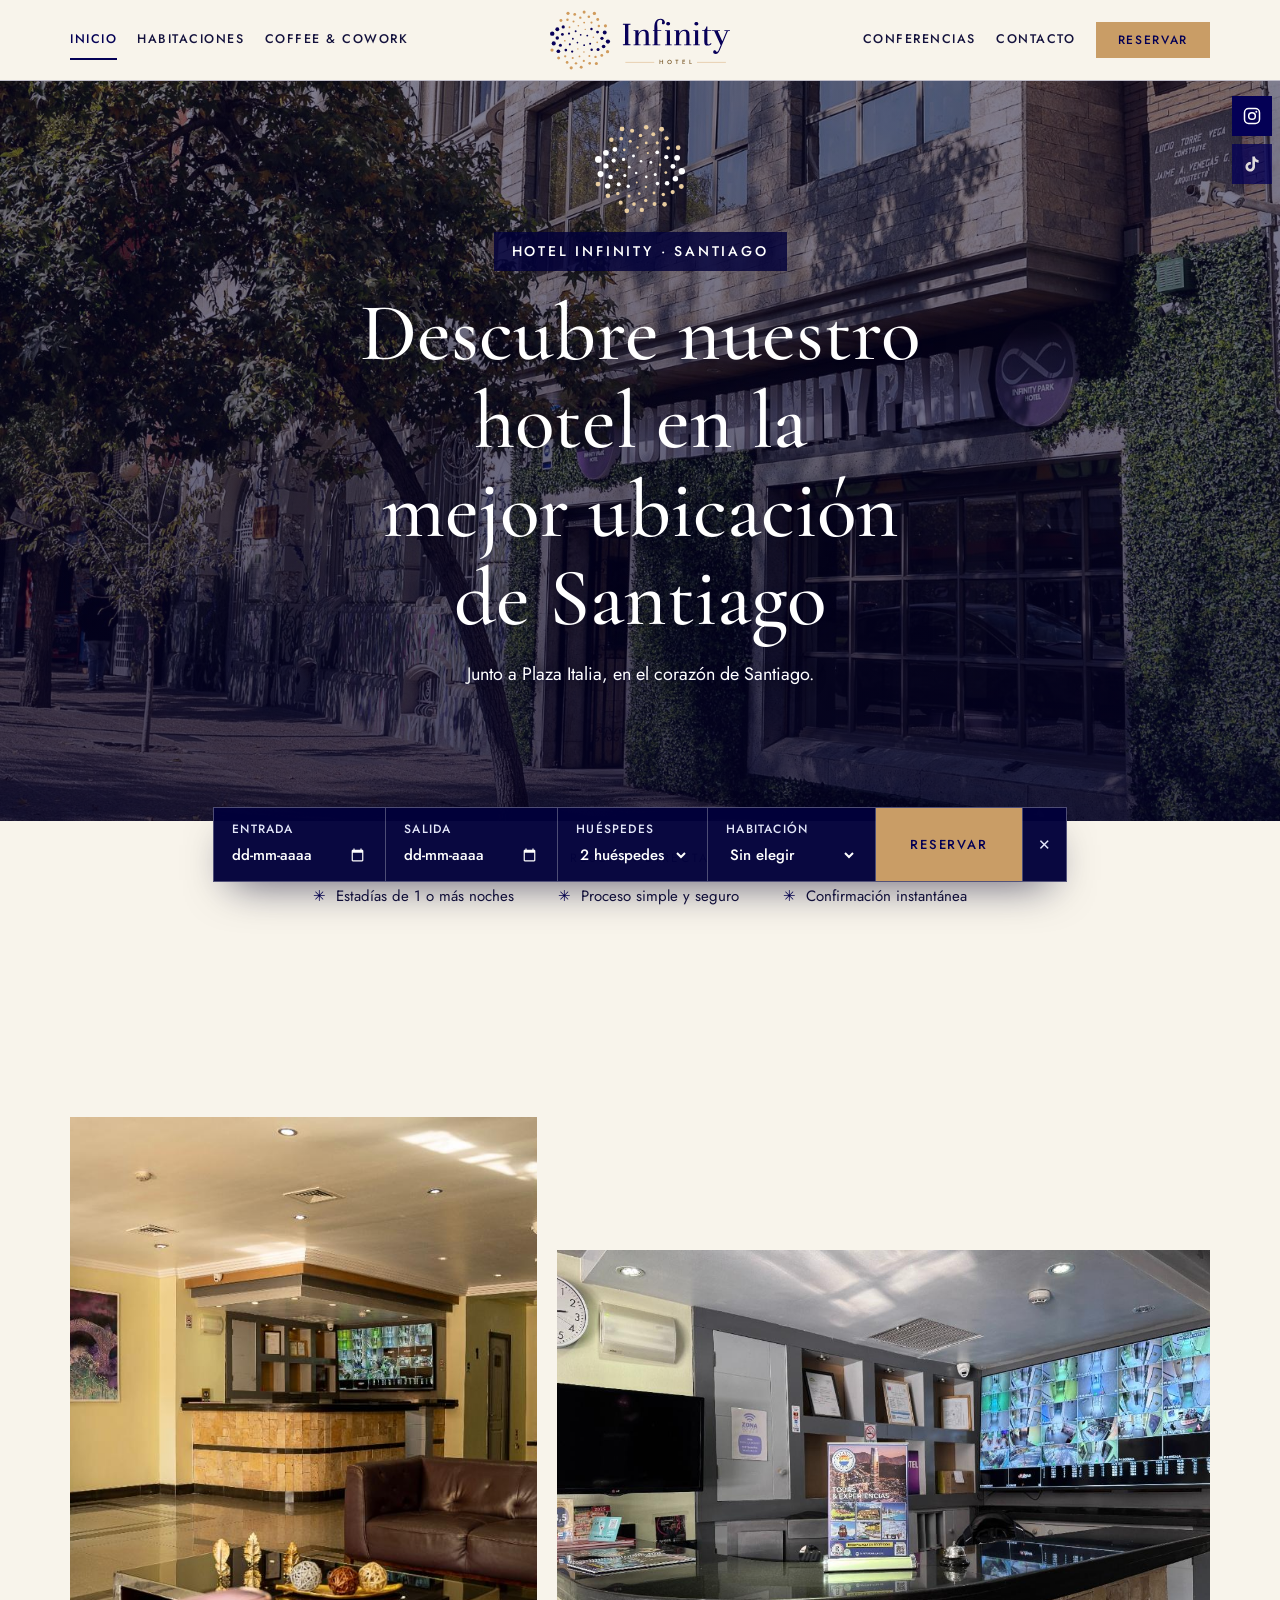
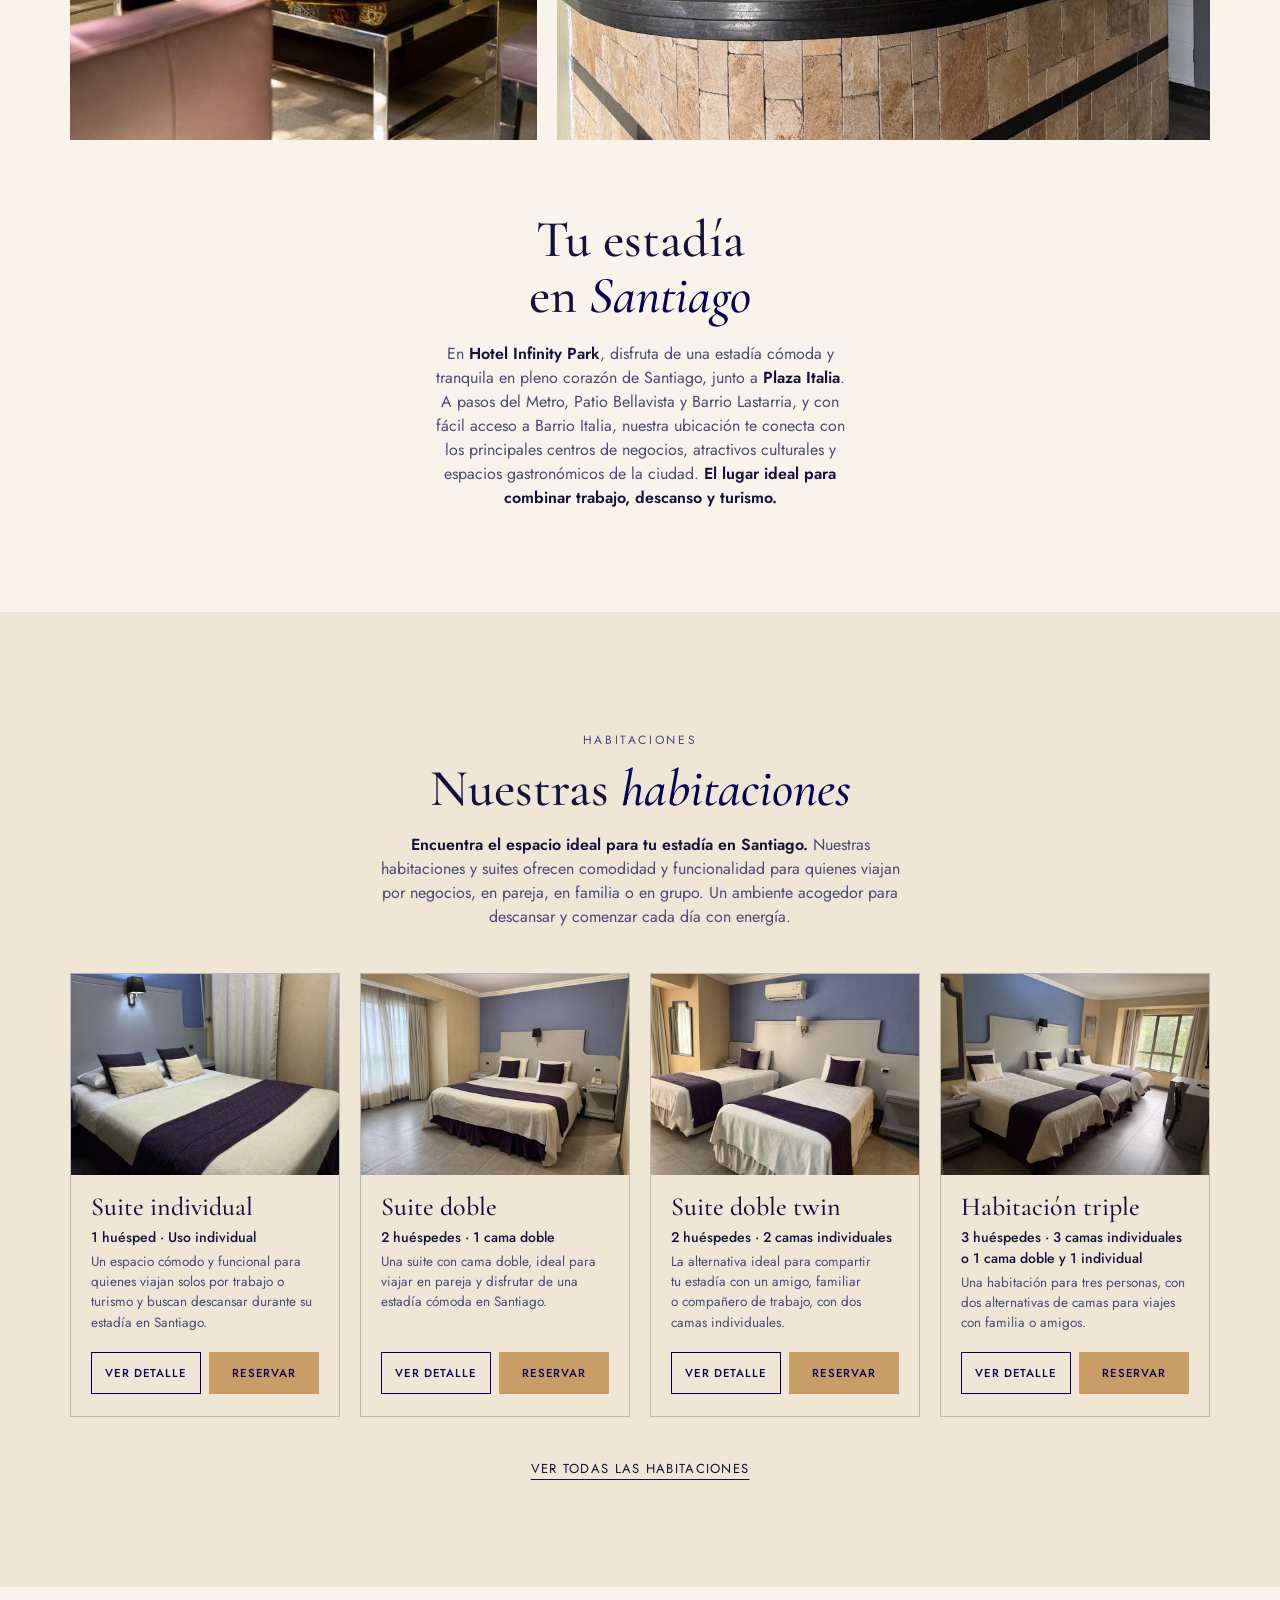
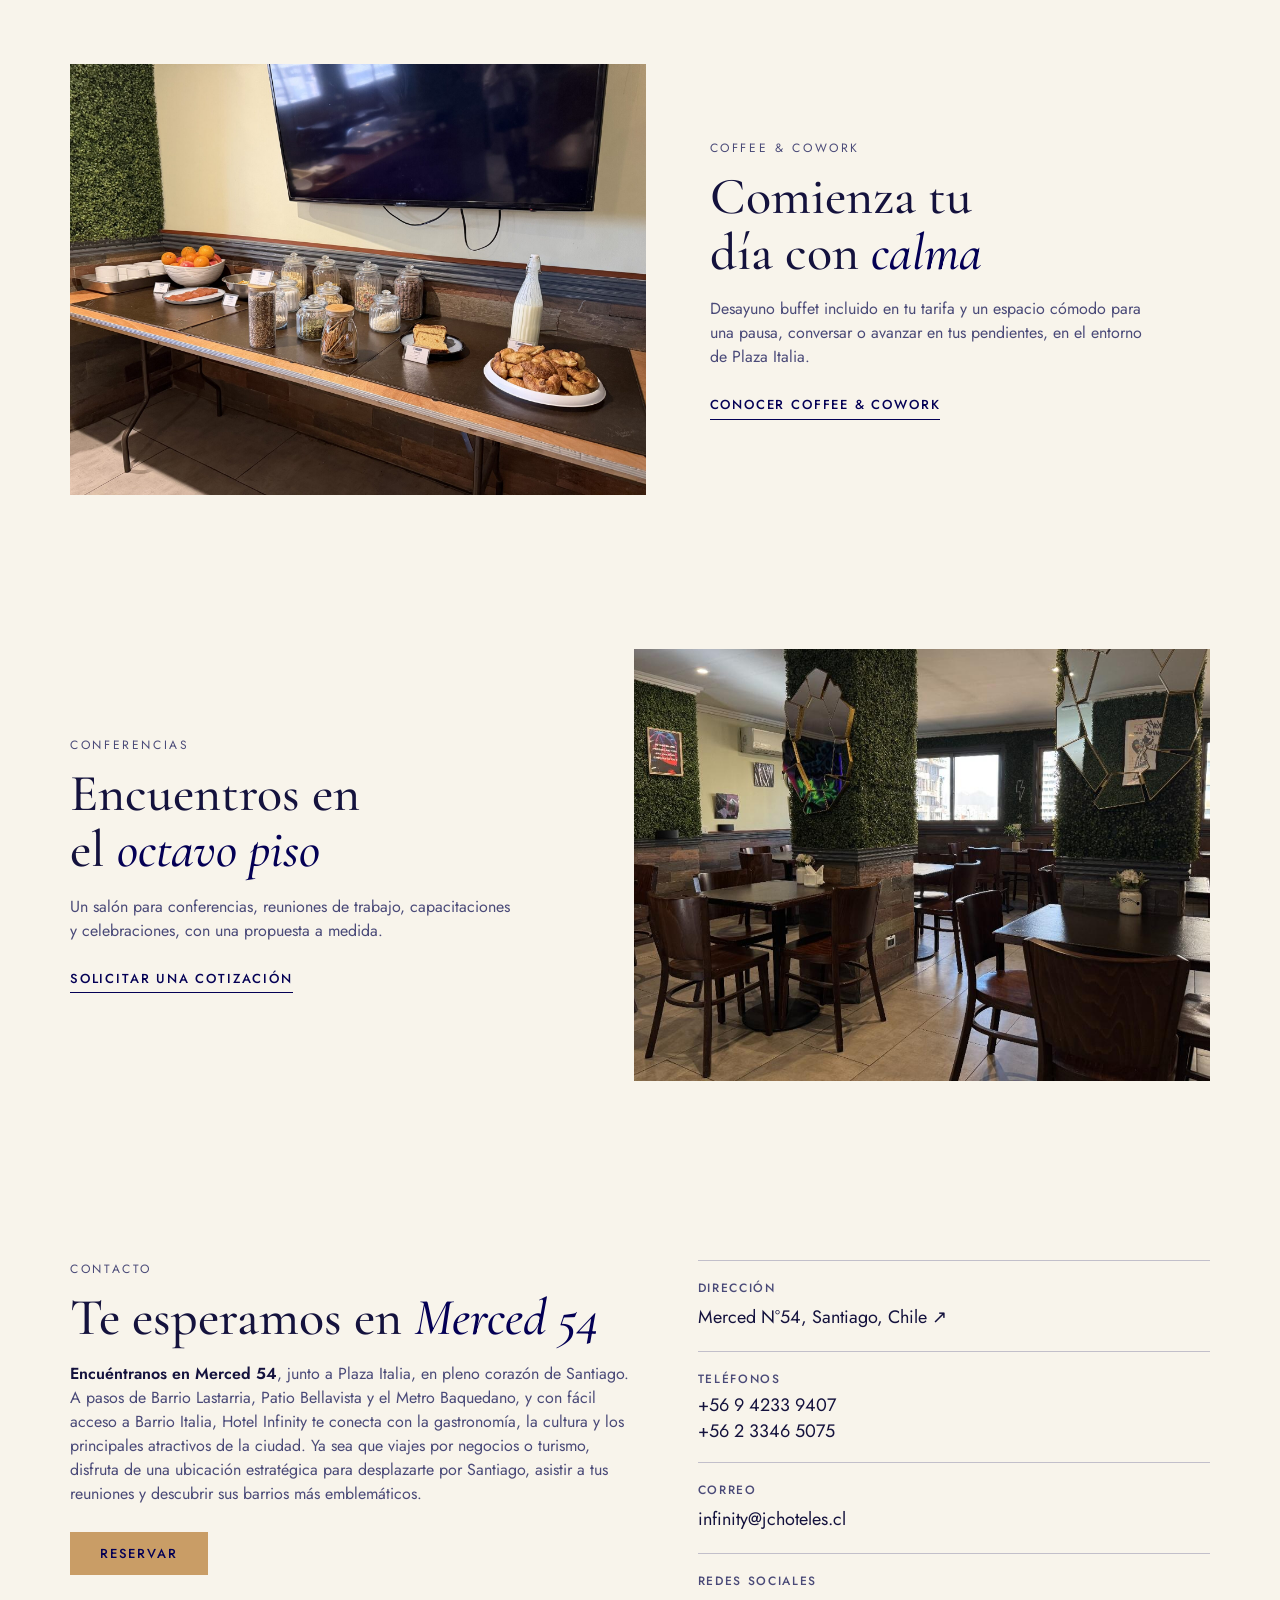
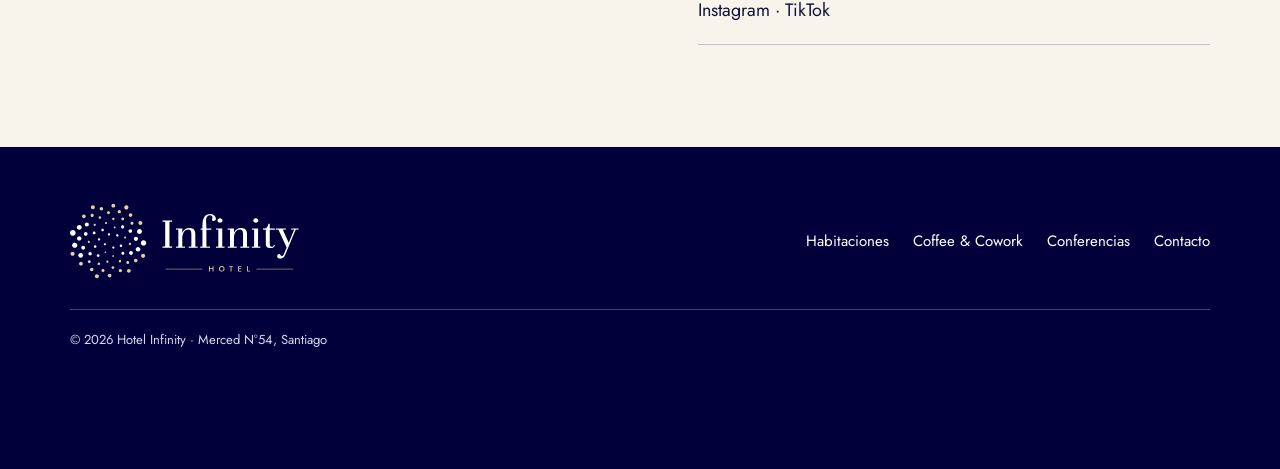
==== commit c3535f00: "Favicon circular y símbolo completo en la portada - Favicon (svg, ico, 512) en círculo azul; apple-t" ====
--- a/propuesta-2/index.html
+++ b/propuesta-2/index.html
@@ -111,7 +111,7 @@
   .hero > img.bg{position:absolute;inset:0;width:100%;height:100%;object-fit:cover;}
   .hero::after{content:"";position:absolute;inset:0;background:linear-gradient(to top,rgba(4,2,40,.74),rgba(4,2,40,.56) 55%,rgba(4,2,40,.5));}
   .hero-copy{position:absolute;inset:0;z-index:2;display:flex;flex-direction:column;align-items:center;justify-content:center;text-align:center;gap:18px;padding:30px 20px 120px;color:#fff;}
-  .hero-copy .sym{width:46px;height:auto;}
+  .hero-copy .sym{width:clamp(72px,7vw,96px);height:auto;}
   .hero-copy .caps{color:#fff;background:rgba(2,0,58,.82);padding:9px 18px;font-size:14px;font-weight:500;letter-spacing:.2em;}
   .hero-copy h1{font-size:clamp(38px,6.4vw,84px);color:#fff;max-width:17ch;text-shadow:0 2px 26px rgba(4,2,40,.5);}
   .hero-copy p.sub{color:#fff;max-width:48ch;font-size:18px;text-shadow:0 1px 16px rgba(2,0,58,.9),0 0 3px rgba(2,0,58,.6);}
@@ -815,7 +815,7 @@
   <div class="hero">
     <img class="bg" src="assets/fachada.jpg" alt="Fachada del Hotel Infinity en Merced 54, cubierta de verde">
     <div class="hero-copy">
-      <img class="sym" src="assets/simbolo-infinity-negativo.svg" alt="" width="51" height="49">
+      <img class="sym" src="assets/simbolo-infinity-negativo.svg" alt="" width="143" height="143">
       <p class="caps">Hotel Infinity · Santiago</p>
       <h1 tabindex="-1">Descubre nuestro hotel en la mejor ubicación de Santiago</h1>
       <p class="sub">Junto a Plaza Italia, en el corazón de Santiago.</p>
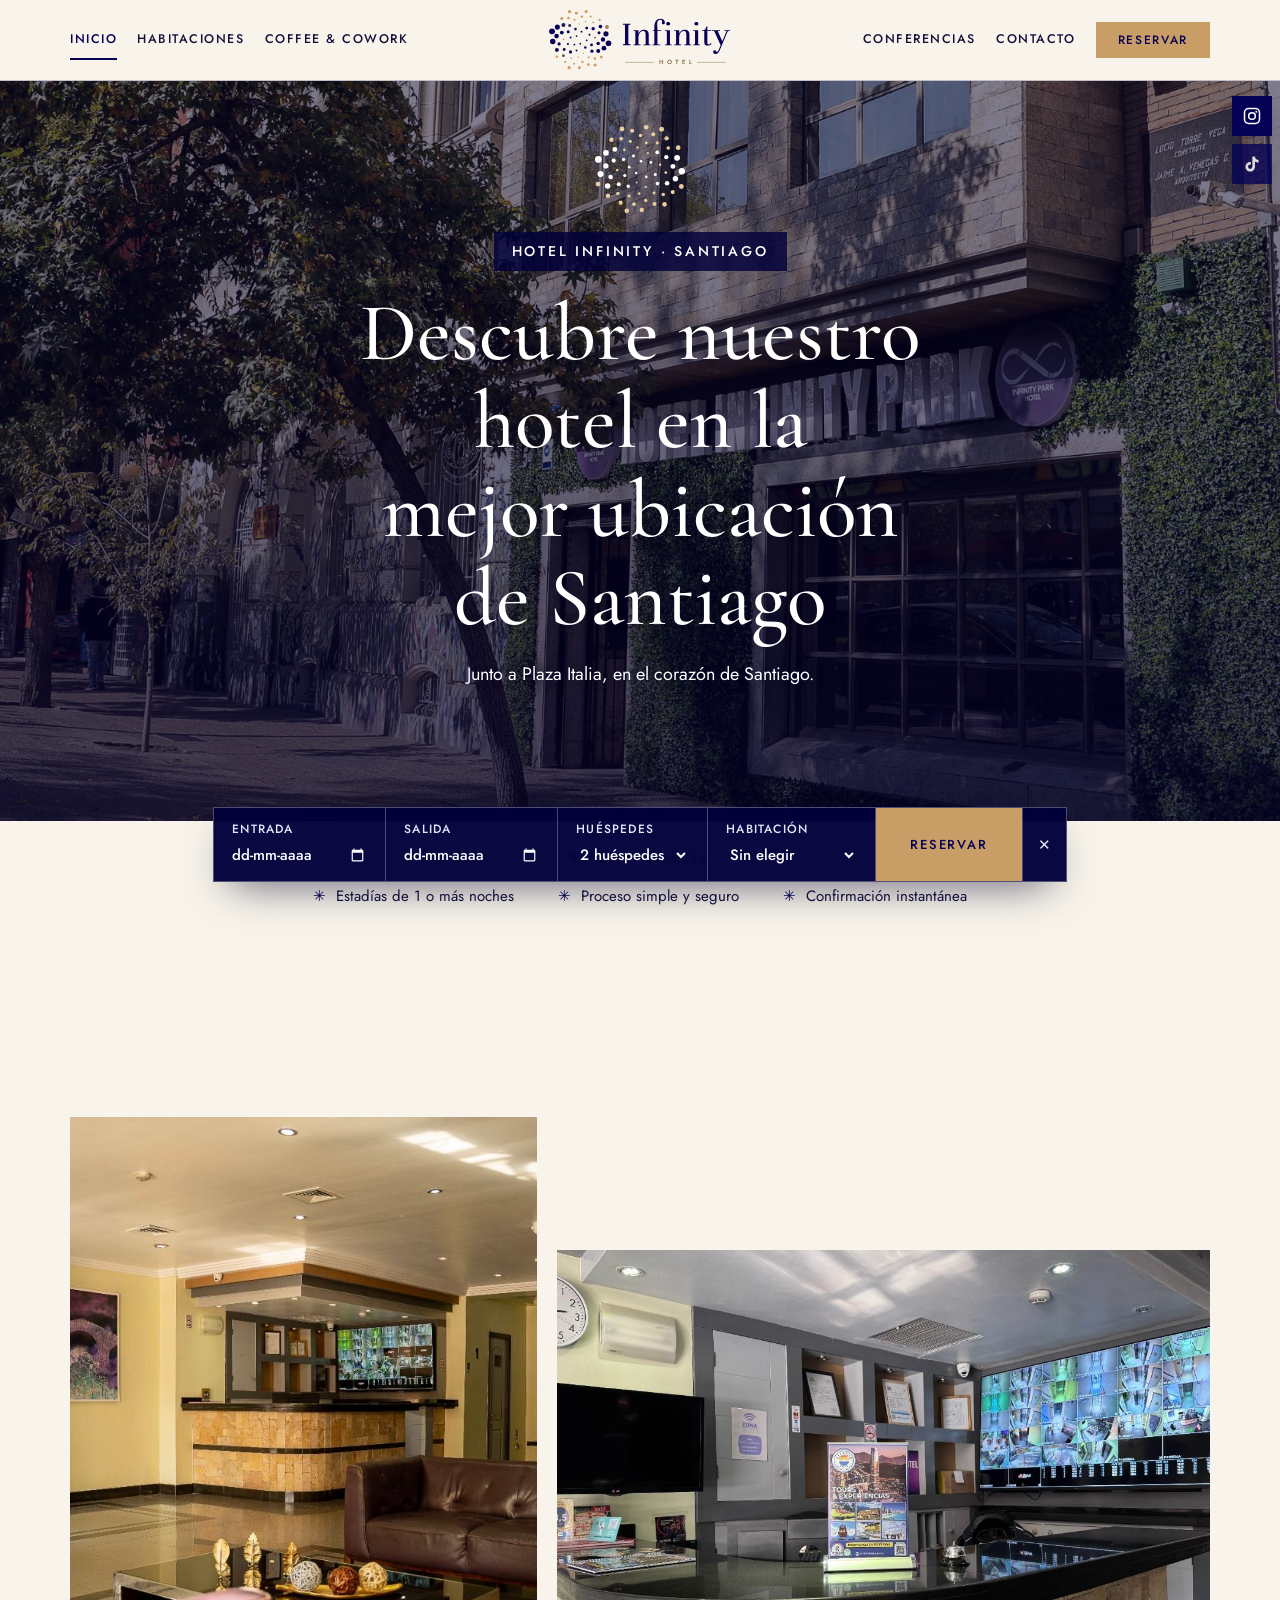
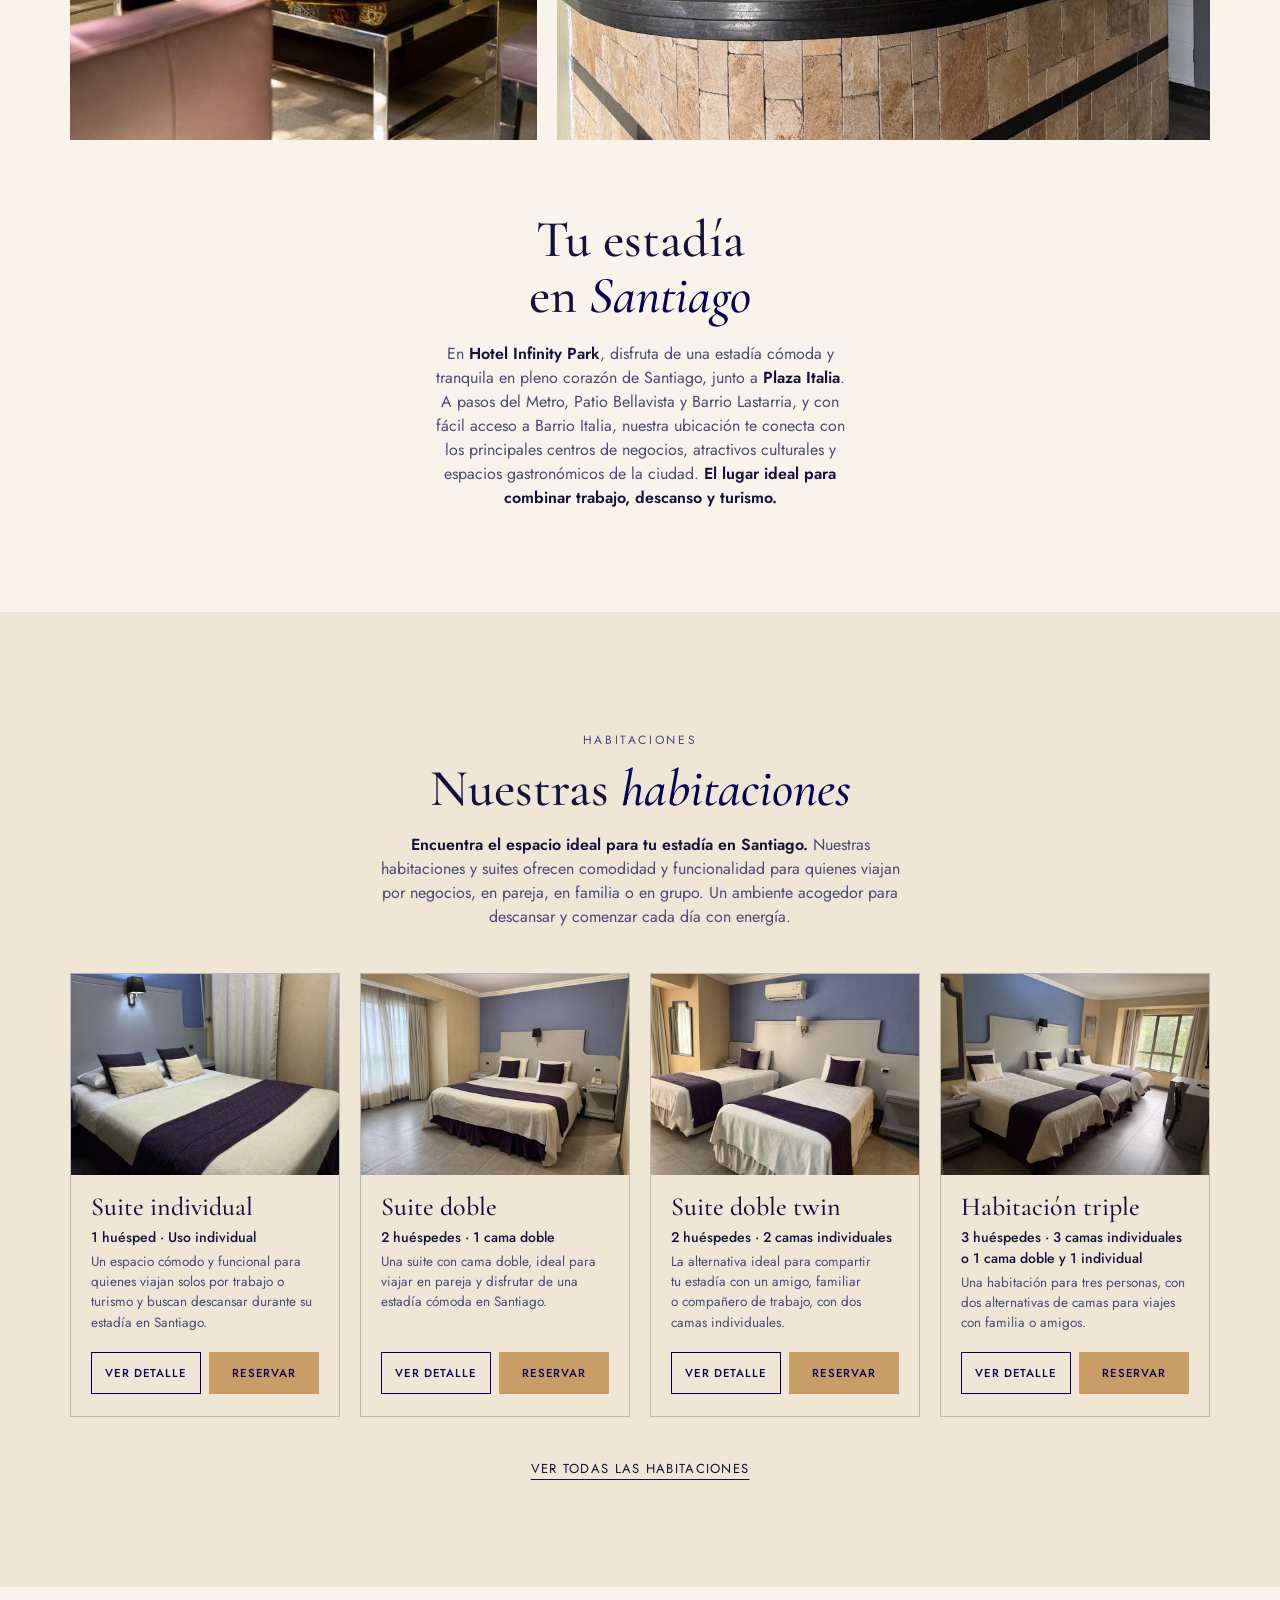
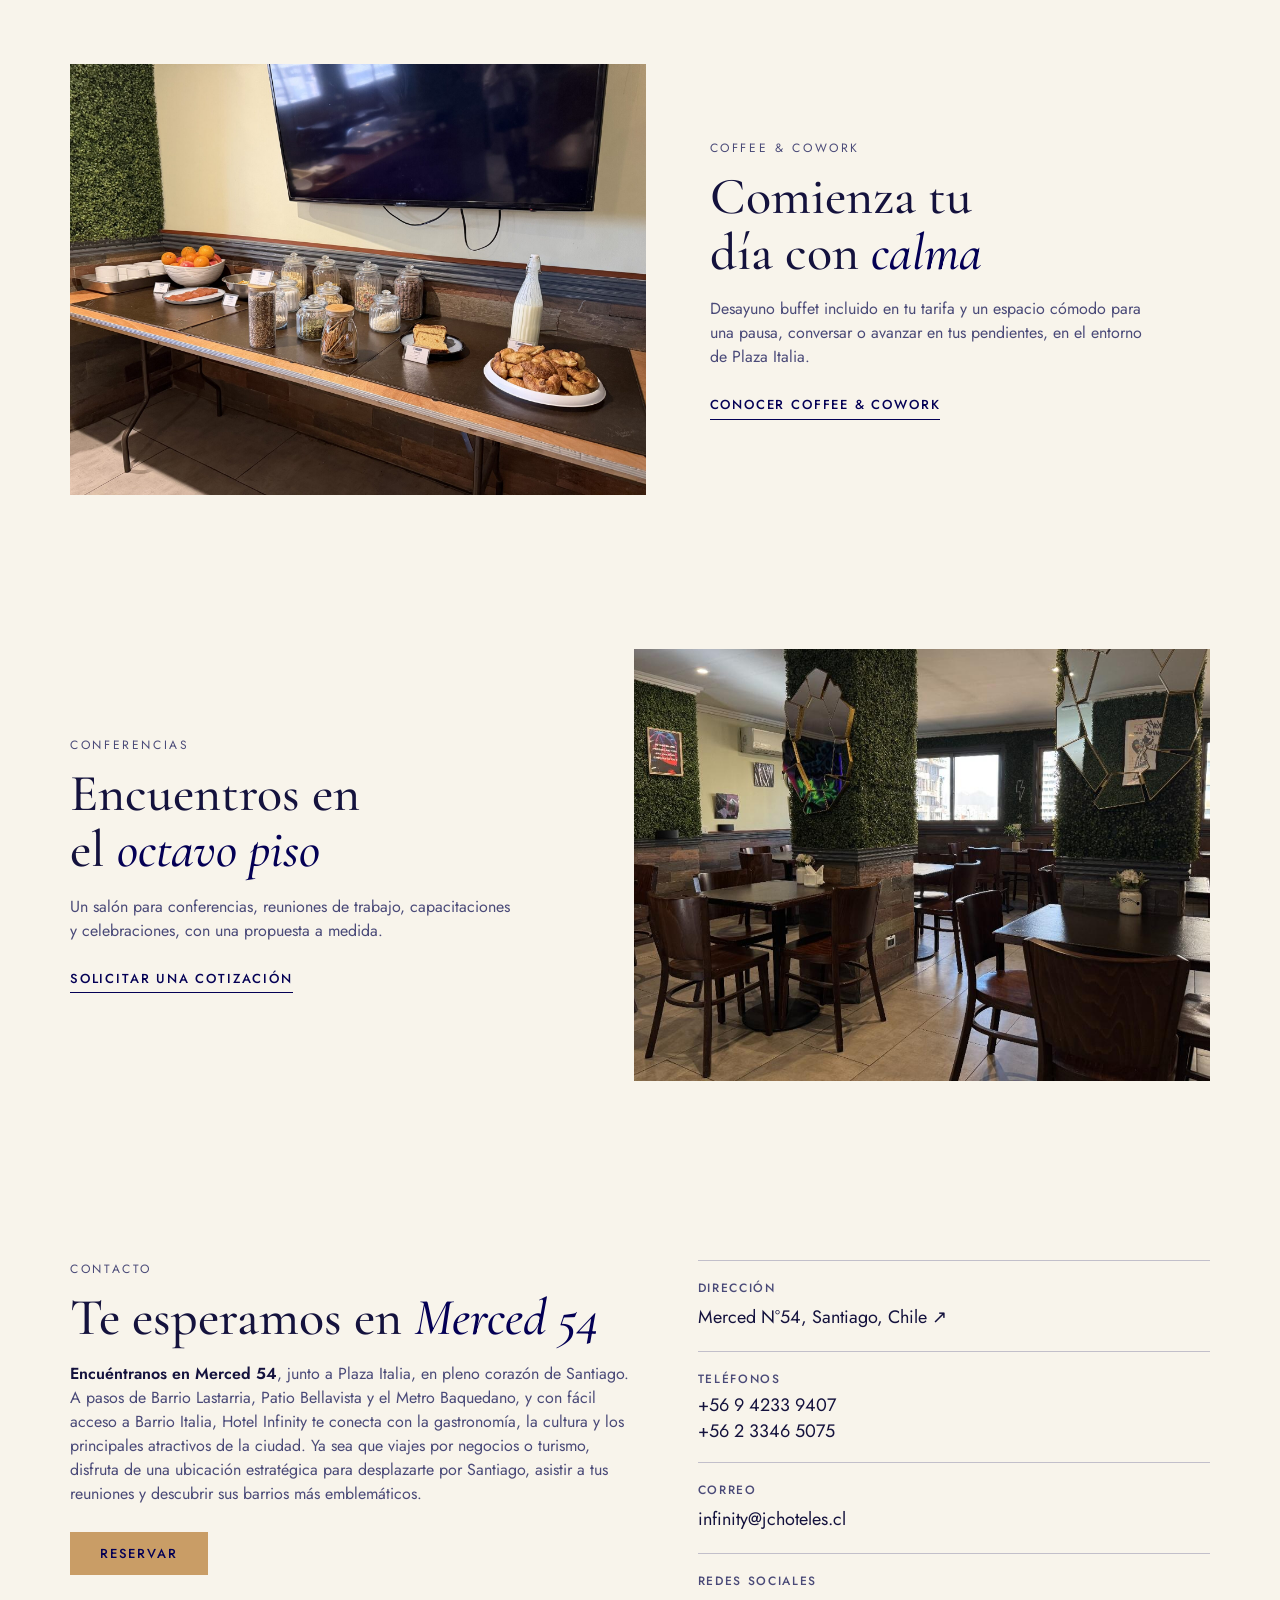
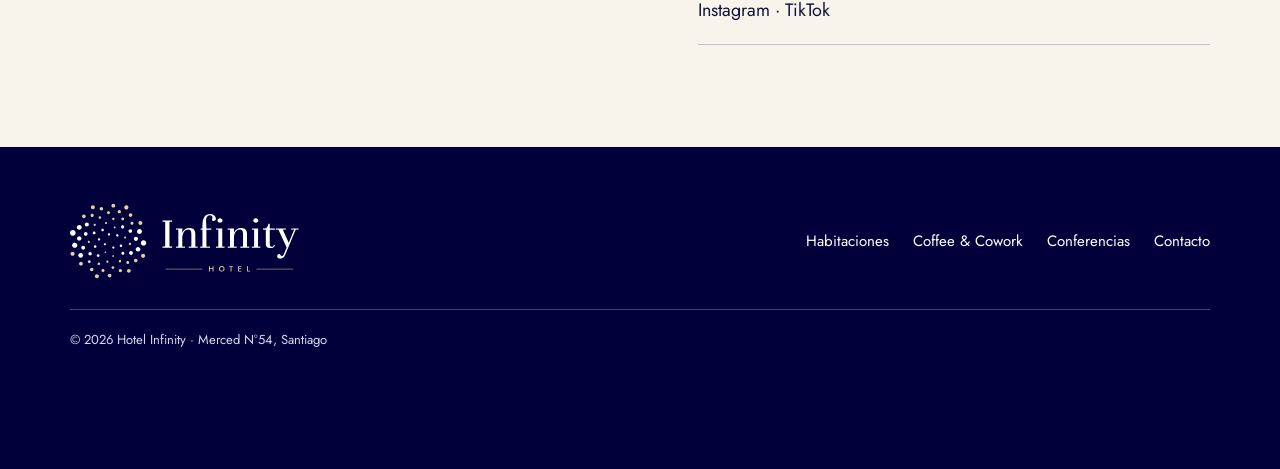
==== commit 2d399ce0: "Líneas de HOTEL del mismo color que la palabra (#7A5929) Co-Authored-By: Claude Opus 5.5 <noreply@an" ====
--- a/propuesta-2/index.html
+++ b/propuesta-2/index.html
@@ -766,8 +766,8 @@
 </g><g>
 <path d="M173.735 81.6978L177.096 81.8701C178.187 81.8701 178.733 81.2382 178.733 79.9743V36.9743C178.733 36.4573 178.589 36.0264 178.302 35.6817C178.015 35.2796 177.613 35.1073 177.096 35.1647L173.735 35.3371V32.7519H191.831V35.3371L188.47 35.1647H188.298C187.838 35.1647 187.465 35.3371 187.178 35.6817C186.89 36.0264 186.747 36.4573 186.747 36.9743V79.9743C186.747 81.2382 187.321 81.8701 188.47 81.8701L191.831 81.6978V84.1968H173.735V81.6978ZM239.62 81.9563V84.1968H222.816V81.9563L226.78 82.1286C227.527 81.9563 227.9 81.4105 227.9 80.4914V60.9302C227.9 58.1727 227.757 56.0471 227.469 54.5535C227.24 53.0598 226.722 51.9109 225.918 51.1066C225.114 50.3023 223.85 49.9002 222.127 49.9002C218.852 49.9002 216.181 51.3077 214.113 54.1226C212.102 56.8801 211.01 60.6143 210.838 65.325V80.4914C210.838 81.5829 211.211 82.1286 211.958 82.1286L215.922 81.9563V84.1968H199.119V81.9563L202.307 82.1286C203.054 81.9563 203.427 81.4105 203.427 80.4914V51.796C203.427 50.8194 203.054 50.2449 202.307 50.0725L199.119 50.2449V48.0044H211.269C210.982 48.8661 210.838 49.8715 210.838 51.0204V55.7599C212.044 53.0598 213.768 50.963 216.008 49.4693C218.249 47.9182 220.834 47.1427 223.764 47.1427C227.843 47.1427 230.773 48.1193 232.553 50.0725C234.392 51.9683 235.311 55.0705 235.311 59.3791V80.4914C235.311 81.5829 235.684 82.1286 236.431 82.1286L239.62 81.9563ZM244.393 81.9563L247.581 82.1286C248.328 82.1286 248.701 81.5829 248.701 80.4914V50.1587H245.341V48.0044H248.701V42.317C248.701 27.955 253.699 20.7739 263.695 20.7739C266.395 20.7739 268.751 21.6357 270.761 23.3591C272.83 25.0825 273.864 27.1794 273.864 29.6497C273.864 30.8561 273.519 31.8614 272.83 32.6657C272.14 33.47 271.106 33.8721 269.727 33.8721C267.717 33.8721 266.711 33.0391 266.711 31.3731C266.711 30.9135 266.826 30.3391 267.056 29.6497C267.343 28.9603 267.487 28.2709 267.487 27.5815C267.487 26.3177 267.114 25.2549 266.367 24.3932C265.62 23.5314 264.528 23.1006 263.092 23.1006C261.024 23.1006 259.243 23.8474 257.749 25.3411C256.256 26.8347 255.509 29.5348 255.509 33.4413C255.509 35.0498 255.595 36.9456 255.768 39.1286C255.825 39.9329 255.882 40.8808 255.94 41.9723C255.997 43.0638 256.026 44.2415 256.026 45.5054V48.0044H265.246V50.1587H256.112V80.4914C256.112 81.5829 256.486 82.1286 257.232 82.1286L262.92 81.9563V84.1968H244.393V81.9563ZM281.594 28.788C282.972 28.788 284.093 29.1614 284.954 29.9082C285.874 30.655 286.333 31.6316 286.333 32.8381C286.333 34.1594 285.902 35.1934 285.041 35.9403C284.179 36.6296 283.03 36.9743 281.594 36.9743C280.215 36.9743 279.095 36.6296 278.233 35.9403C277.371 35.1934 276.94 34.1594 276.94 32.8381C276.94 31.6316 277.371 30.655 278.233 29.9082C279.095 29.1614 280.215 28.788 281.594 28.788ZM285.902 80.4914C285.902 81.5829 286.276 82.1286 287.022 82.1286L290.125 81.9563V84.1968H274.183V81.9563L277.371 82.1286C278.118 82.1286 278.491 81.5829 278.491 80.4914V51.796C278.491 50.8194 278.147 50.2449 277.457 50.0725L274.269 50.2449V48.0044H285.902V80.4914ZM336.648 81.9563V84.1968H319.844V81.9563L323.808 82.1286C324.555 81.9563 324.928 81.4105 324.928 80.4914V60.9302C324.928 58.1727 324.785 56.0471 324.497 54.5535C324.268 53.0598 323.751 51.9109 322.946 51.1066C322.142 50.3023 320.878 49.9002 319.155 49.9002C315.88 49.9002 313.209 51.3077 311.141 54.1226C309.13 56.8801 308.038 60.6143 307.866 65.325V80.4914C307.866 81.5829 308.24 82.1286 308.986 82.1286L312.95 81.9563V84.1968H296.147V81.9563L299.335 82.1286C300.082 81.9563 300.455 81.4105 300.455 80.4914V51.796C300.455 50.8194 300.082 50.2449 299.335 50.0725L296.147 50.2449V48.0044H308.297C308.01 48.8661 307.866 49.8715 307.866 51.0204V55.7599C309.072 53.0598 310.796 50.963 313.036 49.4693C315.277 47.9182 317.862 47.1427 320.792 47.1427C324.871 47.1427 327.801 48.1193 329.582 50.0725C331.42 51.9683 332.339 55.0705 332.339 59.3791V80.4914C332.339 81.5829 332.712 82.1286 333.459 82.1286L336.648 81.9563ZM348.832 28.788C350.21 28.788 351.331 29.1614 352.192 29.9082C353.111 30.655 353.571 31.6316 353.571 32.8381C353.571 34.1594 353.14 35.1934 352.279 35.9403C351.417 36.6296 350.268 36.9743 348.832 36.9743C347.453 36.9743 346.333 36.6296 345.471 35.9403C344.609 35.1934 344.178 34.1594 344.178 32.8381C344.178 31.6316 344.609 30.655 345.471 29.9082C346.333 29.1614 347.453 28.788 348.832 28.788ZM353.14 80.4914C353.14 81.5829 353.514 82.1286 354.26 82.1286L357.363 81.9563V84.1968H341.421V81.9563L344.609 82.1286C345.356 82.1286 345.729 81.5829 345.729 80.4914V51.796C345.729 50.8194 345.385 50.2449 344.695 50.0725L341.507 50.2449V48.0044H353.14V80.4914ZM375.104 48.0044H384.583V50.1587H375.104V76.6136C375.104 78.7966 375.363 80.2903 375.88 81.0946C376.397 81.8414 377.316 82.2148 378.637 82.2148C379.499 82.2148 380.389 81.8988 381.308 81.2669C382.228 80.5775 382.831 79.7445 383.118 78.7679L384.928 79.8882C383.779 83.1053 380.734 84.7138 375.793 84.7138C372.864 84.7138 370.767 84.0244 369.503 82.6457C368.296 81.2669 367.693 79.0264 367.693 75.9242V50.1587H362.523V48.0044C364.821 48.0044 366.573 47.8033 367.779 47.4012C368.986 46.9416 369.934 46.1086 370.623 44.9022C371.37 43.6958 372.059 41.8 372.691 39.2148H375.104V48.0044ZM428.917 48.0044V50.2449L425.384 50.0725H425.211C424.292 50.0725 423.574 50.6183 423.057 51.7098L404.875 95.5715C403.496 98.961 402.031 101.345 400.48 102.724C398.929 104.103 397.004 104.792 394.706 104.792C393.155 104.792 391.834 104.419 390.742 103.672C389.708 102.925 389.134 101.891 389.019 100.57C389.019 99.1333 389.335 98.0418 389.967 97.295C390.656 96.5481 391.46 96.1747 392.38 96.1747C393.241 96.1747 393.902 96.3471 394.362 96.6918C394.821 97.0939 395.252 97.6109 395.654 98.2429C395.712 98.3578 395.855 98.5588 396.085 98.8461C396.315 99.1908 396.573 99.4206 396.861 99.5355C397.148 99.7078 397.464 99.794 397.808 99.794C398.498 99.794 399.187 99.4493 399.877 98.7599C400.623 98.128 401.255 97.1514 401.772 95.83L406.77 83.8521L391.863 51.1928C391.518 50.4459 391.058 50.0725 390.484 50.0725L386.261 50.2449V48.0044H405.133V50.2449L401.255 50.0725C400.853 50.0725 400.537 50.2449 400.307 50.5896C400.078 50.8768 400.049 51.1928 400.221 51.5375L410.734 74.6316L420.472 51.3651C420.529 51.2502 420.558 51.0779 420.558 50.8481C420.558 50.331 420.242 50.0725 419.61 50.0725L415.56 50.2449V48.0044H428.917Z" fill="#080059"/>
 <path d="M261.715 124.208V122.648H268.858V124.208H261.715ZM267.77 118.783H269.459V128.803H267.77V118.783ZM261.043 118.783H262.732V128.803H261.043V118.783ZM281.5 123.793C281.5 124.48 281.643 125.096 281.929 125.64C282.225 126.174 282.63 126.594 283.146 126.899C283.661 127.205 284.248 127.357 284.906 127.357C285.574 127.357 286.161 127.205 286.667 126.899C287.182 126.594 287.583 126.174 287.869 125.64C288.165 125.096 288.313 124.48 288.313 123.793C288.313 123.106 288.17 122.495 287.884 121.961C287.598 121.417 287.197 120.992 286.681 120.687C286.176 120.382 285.584 120.229 284.906 120.229C284.248 120.229 283.661 120.382 283.146 120.687C282.63 120.992 282.225 121.417 281.929 121.961C281.643 122.495 281.5 123.106 281.5 123.793ZM279.71 123.793C279.71 123.039 279.839 122.348 280.097 121.718C280.355 121.088 280.717 120.544 281.185 120.086C281.662 119.618 282.215 119.256 282.845 118.998C283.485 118.74 284.172 118.612 284.906 118.612C285.66 118.612 286.352 118.74 286.982 118.998C287.612 119.256 288.161 119.618 288.628 120.086C289.105 120.544 289.473 121.088 289.73 121.718C289.988 122.348 290.117 123.039 290.117 123.793C290.117 124.538 289.988 125.229 289.73 125.869C289.473 126.508 289.11 127.062 288.642 127.529C288.175 127.997 287.621 128.364 286.982 128.631C286.352 128.889 285.66 129.018 284.906 129.018C284.162 129.018 283.47 128.889 282.831 128.631C282.192 128.364 281.638 127.997 281.17 127.529C280.712 127.062 280.355 126.508 280.097 125.869C279.839 125.229 279.71 124.538 279.71 123.793ZM298.913 120.344V118.783H305.898V120.344H303.25V128.803H301.546V120.344H298.913ZM316.761 128.803V127.315H321.814V128.803H316.761ZM316.761 120.272V118.783H321.814V120.272H316.761ZM316.761 124.165V122.705H321.528V124.165H316.761ZM315.716 118.783H317.377V128.803H315.716V118.783ZM332.482 118.783H334.171V127.286H338.151V128.803H332.482V118.783Z" fill="#7A5929"/>
-<rect x="179.627" y="123.824" width="68.8091" height="0.95747" fill="#D09B5C"/>
-<rect x="350.416" y="123.824" width="68.8091" height="0.95747" fill="#D09B5C"/>
+<rect x="179.627" y="123.824" width="68.8091" height="0.95747" fill="#7A5929"/>
+<rect x="350.416" y="123.824" width="68.8091" height="0.95747" fill="#7A5929"/>
 </g></svg></a>
     <div class="hdr-right"><nav class="nav-inline" aria-label="Más secciones del sitio"><a href="#conferencias">Conferencias</a><a href="#contacto">Contacto</a></nav><a class="btn sm head-cta" href="#reservar">Reservar</a></div>
   </div>
@@ -1757,22 +1757,38 @@
 <script>
 (function(){
   var g=document.querySelector('.brand-dots'); if(!g) return;
-  var cs=[].slice.call(g.querySelectorAll('circle')), CX=71.5, CY=71.5, RM=72;
-  var base=cs.map(function(c){var x=+c.getAttribute('cx')-CX, y=+c.getAttribute('cy')-CY; return {c:c, r:Math.hypot(x,y), a:Math.atan2(y,x)};});
+  var NAVY=[8,0,89], GOLD=[208,155,92], CX=71.5, CY=71.5, N=65, RM=72;
+  var A=RM*52/60, SP=RM*Math.sqrt(Math.PI/N);
+  var curve=[]; for(var i=0;i<360;i+=2){var s=i/180*Math.PI, d=1+Math.sin(s)*Math.sin(s); curve.push(A*Math.cos(s)/d, A*Math.sin(s)*Math.cos(s)/d);}
+  function dist(x,y){var m=1e9; for(var i=0;i<curve.length;i+=2){var dx=x-curve[i], dy=y-curve[i+1], q=dx*dx+dy*dy; if(q<m)m=q;} return Math.sqrt(m);}
+  function sm(e0,e1,x){var t=Math.min(1,Math.max(0,(x-e0)/(e1-e0))); return t*t*(3-2*t);}
+  var dots=[].slice.call(g.querySelectorAll('circle')).map(function(c){
+    var x=+c.getAttribute('cx')-CX, y=+c.getAttribute('cy')-CY, r=+c.getAttribute('r'), on=c.getAttribute('fill').toUpperCase()==='#080059';
+    var hx=c.getAttribute('fill').replace('#',''); return {c:c, x0:x+CX, y0:y+CY, r0:r, f0:c.getAttribute('fill'), rgb0:[0,2,4].map(function(i){return parseInt(hx.substr(i,2),16);}), rad:Math.hypot(x,y), ang:Math.atan2(y,x), rOn:on?r:r*1.2/0.65, rOff:on?r*0.65/1.2:r};
+  });
   var reduce=matchMedia('(prefers-reduced-motion: reduce)').matches, busy=false;
-  function ease(t){return 1-Math.pow(1-t,3);}
-  function spin(){
+  function draw(ph,b){
+    dots.forEach(function(d){
+      var a=d.ang+ph, x=d.rad*Math.cos(a), y=d.rad*Math.sin(a), on=sm(SP*1.25,SP*0.75,dist(x,y));
+      var rr=(d.rOff+(d.rOn-d.rOff)*on)*(1-b)+d.r0*b;
+      d.c.setAttribute('cx',(CX+x).toFixed(2)); d.c.setAttribute('cy',(CY+y).toFixed(2));
+      d.c.setAttribute('r',rr.toFixed(2));
+      d.c.setAttribute('fill','rgb('+[0,1,2].map(function(i){var v=GOLD[i]+(NAVY[i]-GOLD[i])*on; return Math.round(v*(1-b)+d.rgb0[i]*b);}).join(',')+')');
+    });
+  }
+  function rest(){ dots.forEach(function(d){ d.c.setAttribute('cx',d.x0.toFixed(2)); d.c.setAttribute('cy',d.y0.toFixed(2)); d.c.setAttribute('r',d.r0); d.c.setAttribute('fill',d.f0); }); }
+  function spin(D,DELTA){
     if(reduce||busy) return; busy=true;
-    var t0=null, D=2200, A=Math.PI*1.2;
-    function f(ts){ if(t0===null) t0=ts; var t=Math.min(1,(ts-t0)/D), k=1-ease(t);
-      base.forEach(function(b){ var a=b.a-A*k*(1.6-b.r/RM); b.c.setAttribute('cx',(CX+b.r*Math.cos(a)).toFixed(2)); b.c.setAttribute('cy',(CY+b.r*Math.sin(a)).toFixed(2)); });
-      if(t<1) requestAnimationFrame(f); else busy=false; }
+    var t0=null;
+    function f(ts){ if(t0===null) t0=ts; var t=Math.min(1,(ts-t0)/D);
+      draw(-DELTA*(1-Math.sin(t*Math.PI/2)), sm(0.8,1,t));
+      if(t<1) requestAnimationFrame(f); else { rest(); busy=false; } }
     requestAnimationFrame(f);
   }
   var brand=document.querySelector('.brand');
-  brand.addEventListener('mouseenter',spin); brand.addEventListener('focus',spin);
-  var ld=document.getElementById('loader');
-  setTimeout(spin, ld ? 3000 : 300);
+  function hover(){ spin(1800,0.7); }
+  brand.addEventListener('mouseenter',hover); brand.addEventListener('focus',hover);
+  setTimeout(function(){ spin(3000,1.05); }, document.getElementById('loader') ? 3000 : 300);
 })();
 </script>
 </body>
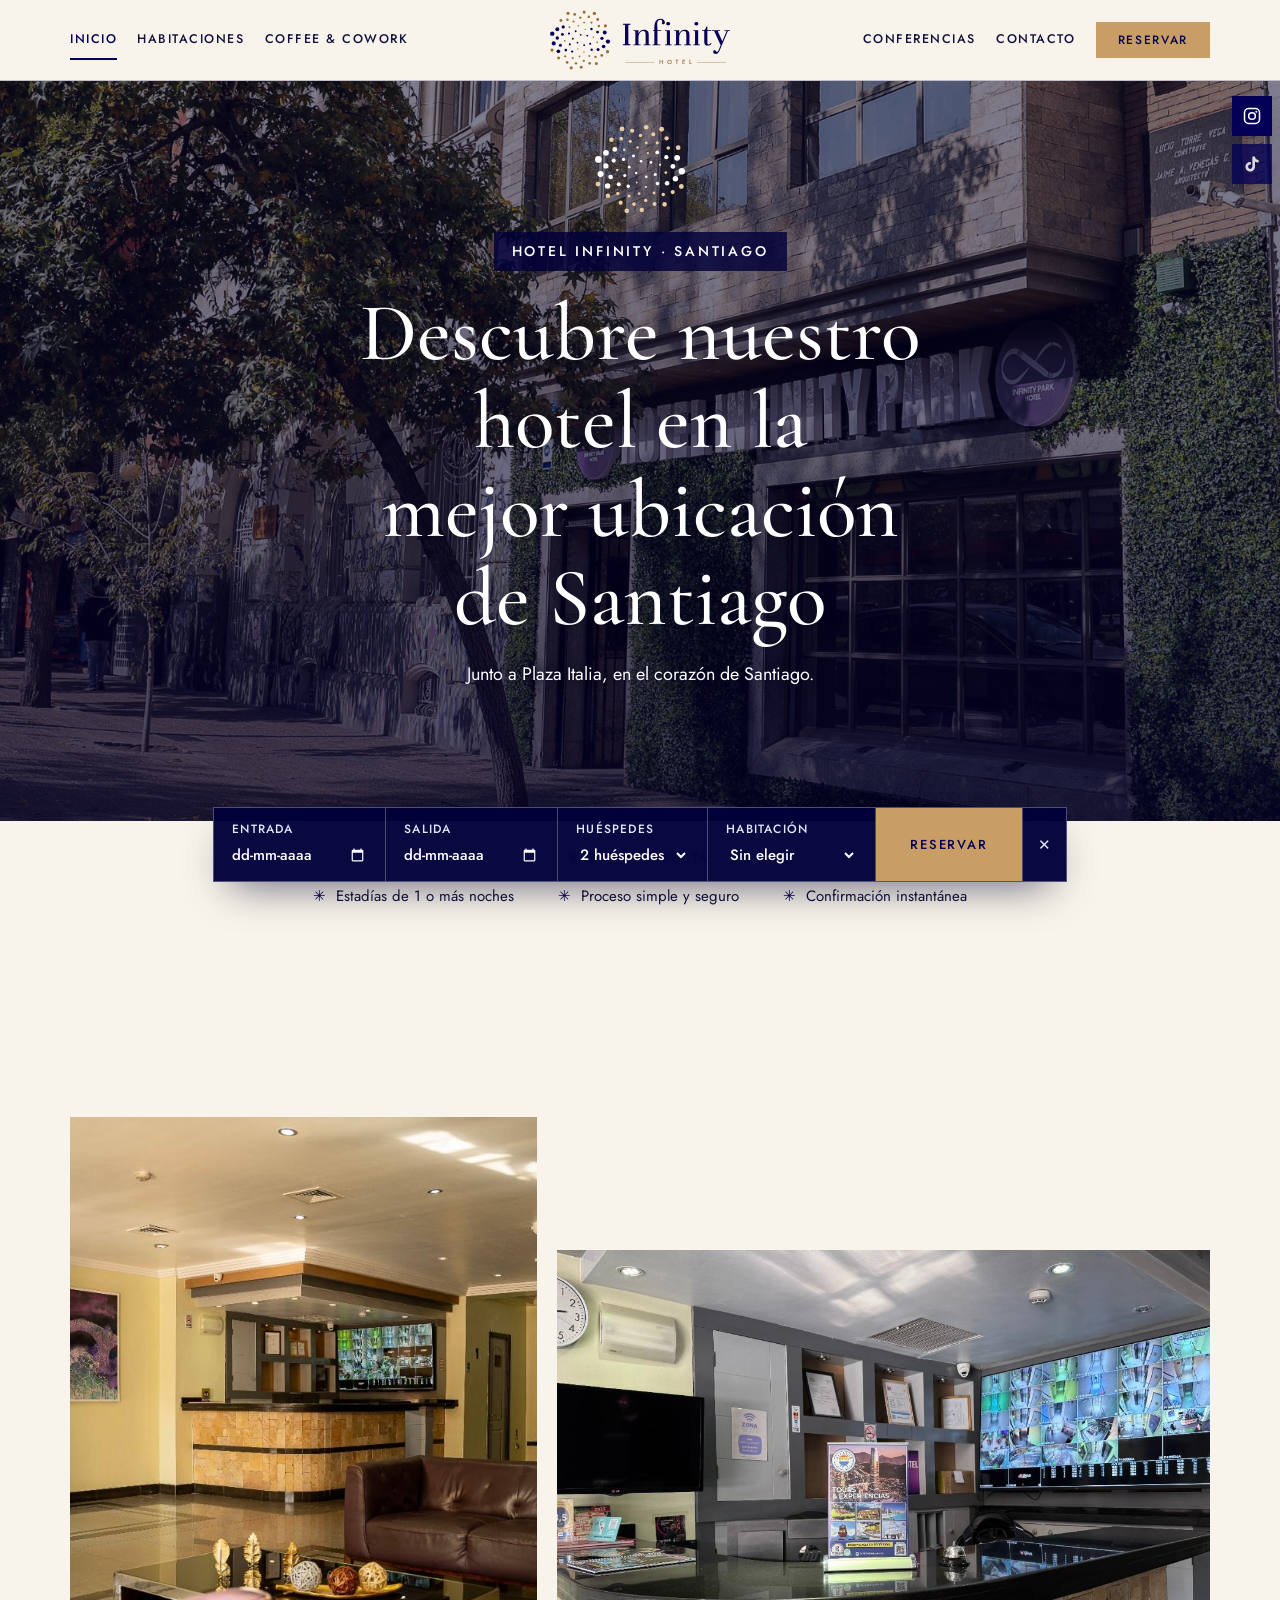
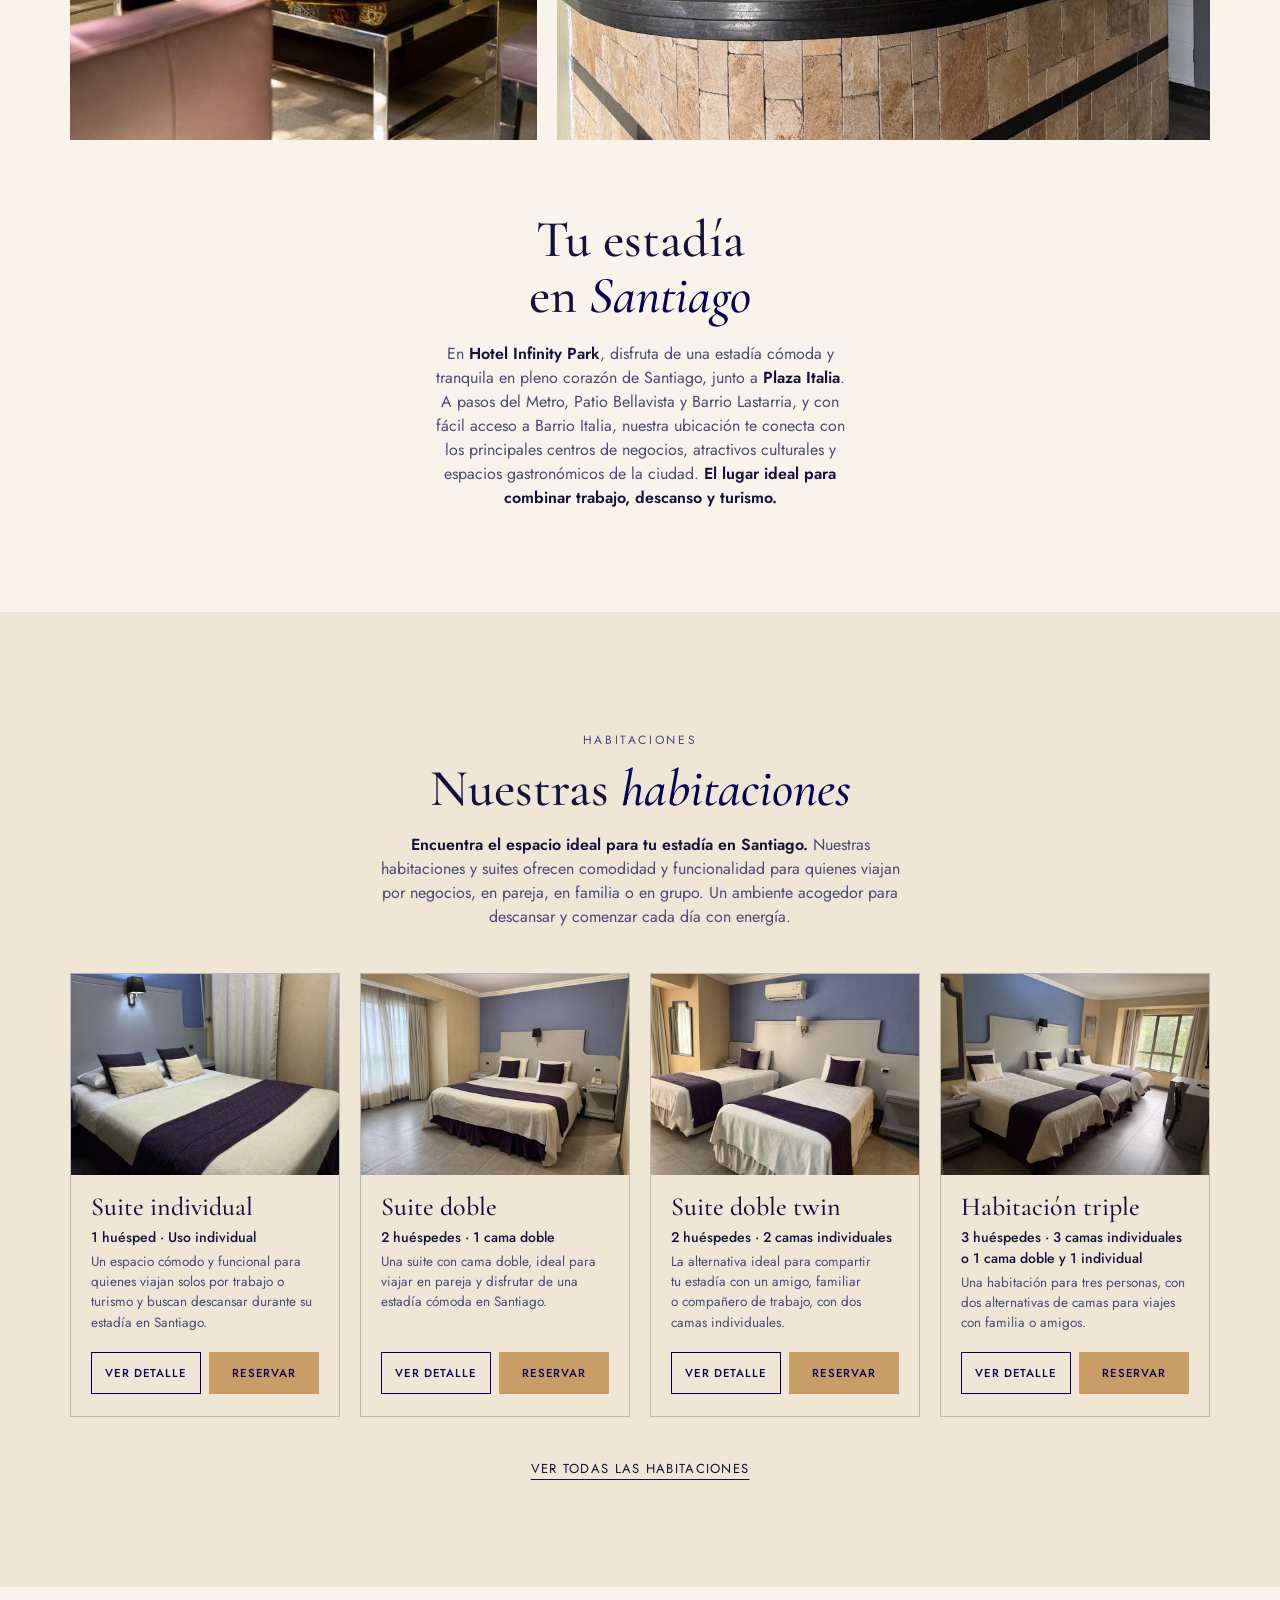
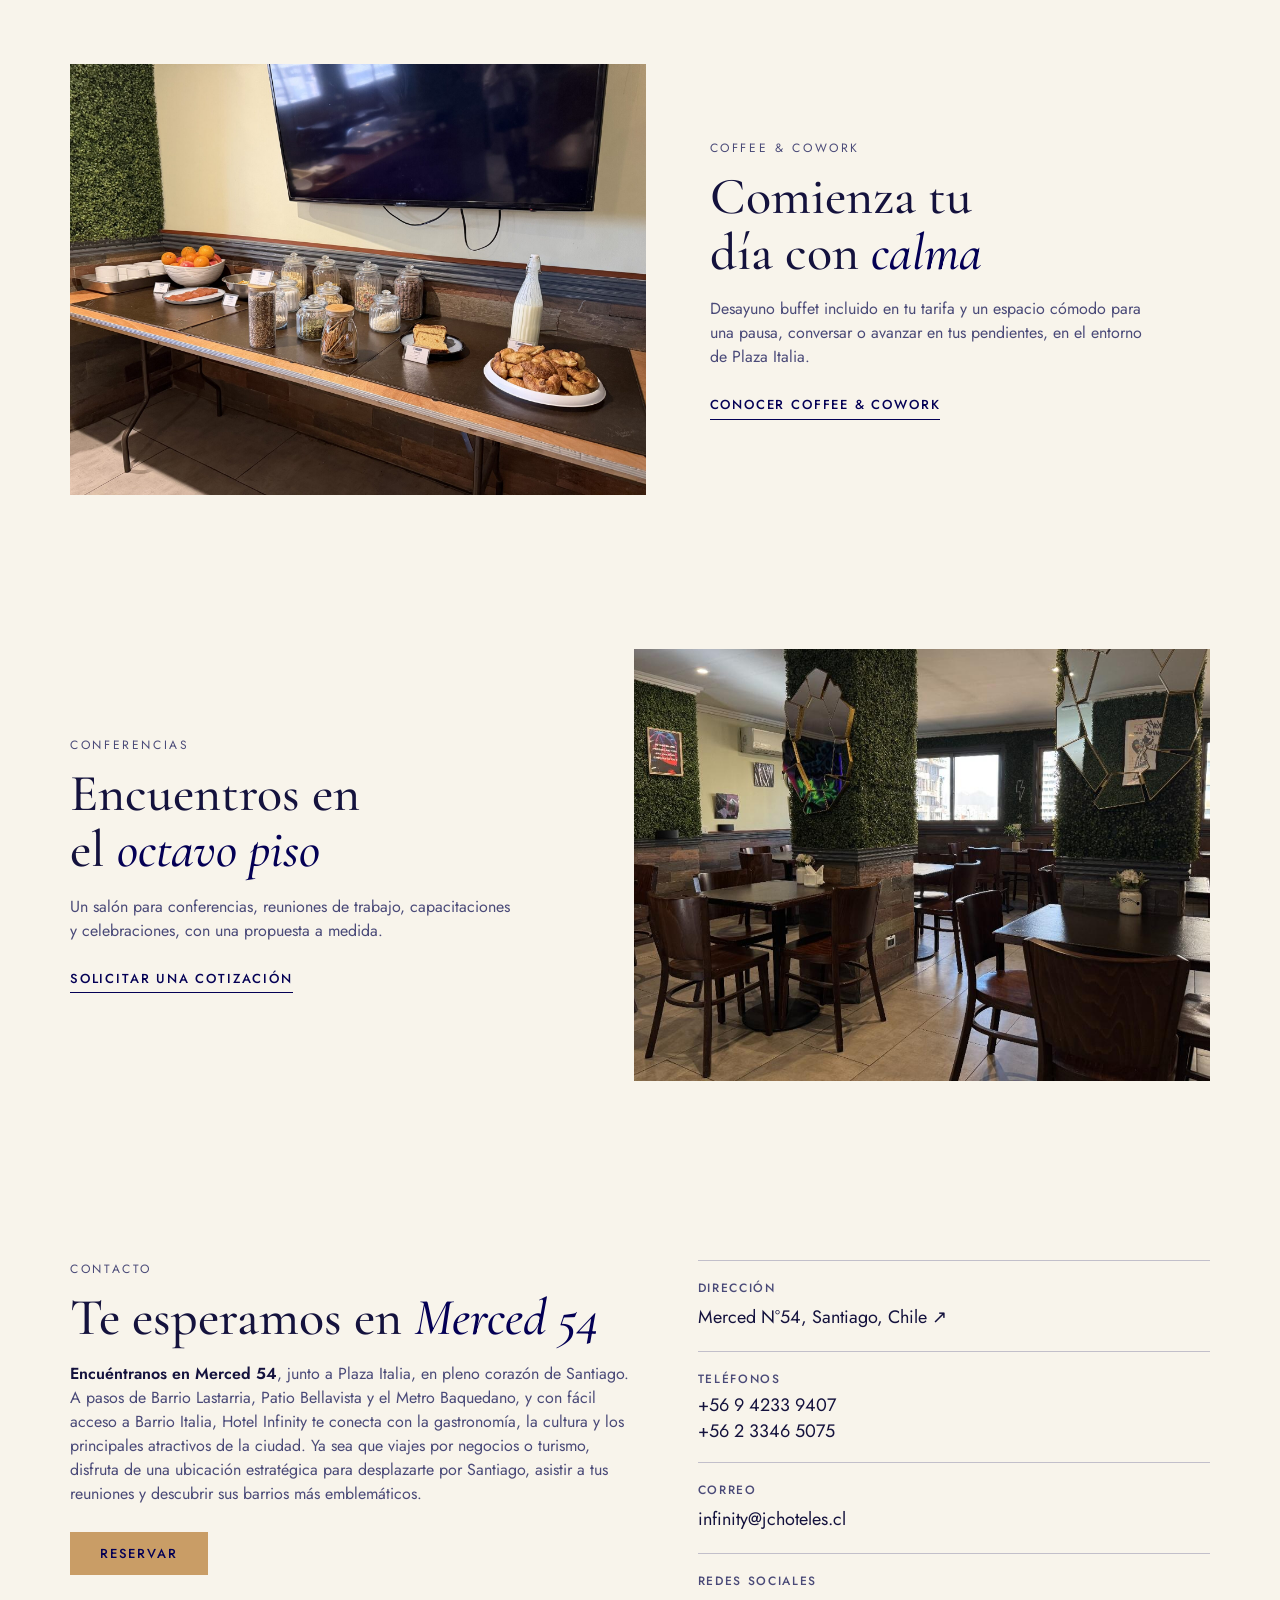
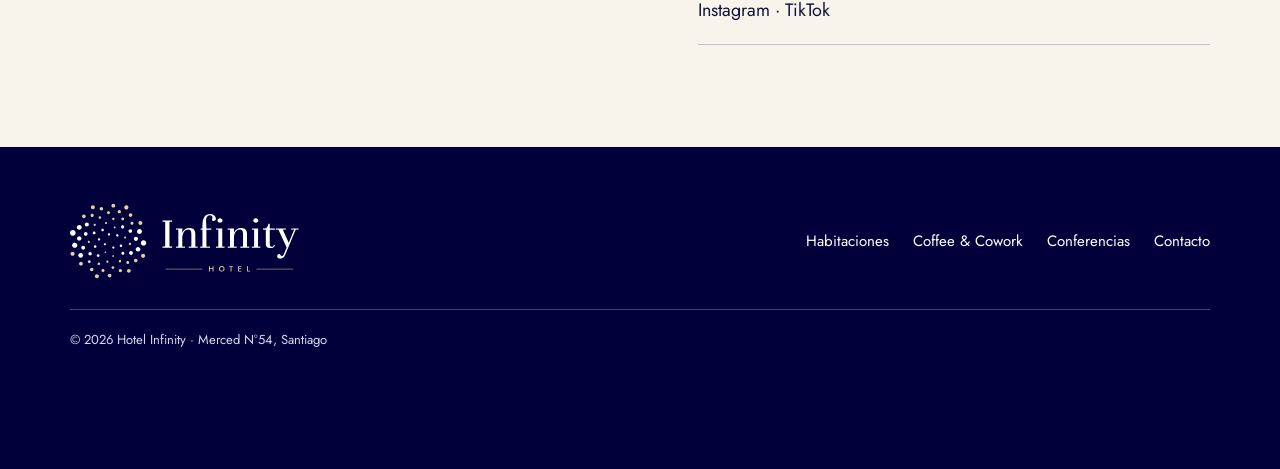
==== commit d2721ff5: "Un solo dorado en el logo (#9C6E35) Puntos, HOTEL y líneas en el mismo dorado; también las estrellas" ====
--- a/propuesta-2/index.html
+++ b/propuesta-2/index.html
@@ -640,7 +640,7 @@
   @keyframes loader-fuse{to{opacity:0;visibility:hidden;pointer-events:none;}}
   .loader-svg{width:min(320px,max(200px,42vw));height:auto;overflow:visible;}
   .loader-text{font:500 17px "Jost","Segoe UI",Arial,sans-serif;letter-spacing:.12em;fill:#080059;}
-  .loader-text .dot{fill:#D09B5C;font-family:"Segoe UI Symbol","Apple Symbols","DejaVu Sans","Noto Sans Symbols2",sans-serif;font-weight:400;letter-spacing:0;}
+  .loader-text .dot{fill:#9C6E35;font-family:"Segoe UI Symbol","Apple Symbols","DejaVu Sans","Noto Sans Symbols2",sans-serif;font-weight:400;letter-spacing:0;}
   @media (prefers-reduced-motion:reduce){.loader{transition:none;}}
   .nav-inline a{font-size:12.5px;letter-spacing:.12em;text-transform:uppercase;}
   :root{--pg-accent:var(--brand);--pg-soft:var(--soft);--pg-surface:var(--paper-2);--pg-border:1px solid var(--line);--pg-align:center;}
@@ -703,71 +703,71 @@
 <circle cx="81.43" cy="83.96" r="2.11" fill="#080059"/>
 <circle cx="54.48" cy="68.60" r="2.17" fill="#080059"/>
 <circle cx="88.86" cy="61.01" r="2.23" fill="#080059"/>
-<circle cx="66.37" cy="92.80" r="1.59" fill="#D09B5C"/>
+<circle cx="66.37" cy="92.80" r="1.59" fill="#9C6E35"/>
 <circle cx="61.16" cy="50.78" r="2.34" fill="#080059"/>
 <circle cx="95.72" cy="80.36" r="2.40" fill="#080059"/>
 <circle cx="47.31" cy="81.91" r="2.46" fill="#080059"/>
-<circle cx="83.99" cy="46.17" r="1.75" fill="#D09B5C"/>
-<circle cx="80.88" cy="99.92" r="1.79" fill="#D09B5C"/>
+<circle cx="83.99" cy="46.17" r="1.75" fill="#9C6E35"/>
+<circle cx="80.88" cy="99.92" r="1.79" fill="#9C6E35"/>
 <circle cx="45.32" cy="56.22" r="2.63" fill="#080059"/>
-<circle cx="103.43" cy="64.81" r="1.86" fill="#D09B5C"/>
+<circle cx="103.43" cy="64.81" r="1.86" fill="#9C6E35"/>
 <circle cx="52.85" cy="99.00" r="2.74" fill="#080059"/>
-<circle cx="67.60" cy="37.47" r="1.94" fill="#D09B5C"/>
+<circle cx="67.60" cy="37.47" r="1.94" fill="#9C6E35"/>
 <circle cx="99.30" cy="94.69" r="2.85" fill="#080059"/>
-<circle cx="35.31" cy="73.23" r="2.02" fill="#D09B5C"/>
+<circle cx="35.31" cy="73.23" r="2.02" fill="#9C6E35"/>
 <circle cx="98.85" cy="45.03" r="2.97" fill="#080059"/>
-<circle cx="70.24" cy="110.53" r="2.10" fill="#D09B5C"/>
-<circle cx="46.49" cy="41.10" r="2.14" fill="#D09B5C"/>
-<circle cx="112.53" cy="77.16" r="2.18" fill="#D09B5C"/>
+<circle cx="70.24" cy="110.53" r="2.10" fill="#9C6E35"/>
+<circle cx="46.49" cy="41.10" r="2.14" fill="#9C6E35"/>
+<circle cx="112.53" cy="77.16" r="2.18" fill="#9C6E35"/>
 <circle cx="37.71" cy="95.59" r="3.20" fill="#080059"/>
-<circle cx="81.42" cy="30.00" r="2.26" fill="#D09B5C"/>
-<circle cx="93.75" cy="109.61" r="2.30" fill="#D09B5C"/>
+<circle cx="81.42" cy="30.00" r="2.26" fill="#9C6E35"/>
+<circle cx="93.75" cy="109.61" r="2.30" fill="#9C6E35"/>
 <circle cx="29.57" cy="58.16" r="3.37" fill="#080059"/>
 <circle cx="113.31" cy="52.65" r="3.42" fill="#080059"/>
-<circle cx="54.15" cy="114.44" r="2.42" fill="#D09B5C"/>
-<circle cx="56.07" cy="27.32" r="2.46" fill="#D09B5C"/>
+<circle cx="54.15" cy="114.44" r="2.42" fill="#9C6E35"/>
+<circle cx="56.07" cy="27.32" r="2.46" fill="#9C6E35"/>
 <circle cx="114.53" cy="94.05" r="3.59" fill="#080059"/>
 <circle cx="24.82" cy="84.15" r="3.65" fill="#080059"/>
-<circle cx="98.89" cy="29.96" r="2.58" fill="#D09B5C"/>
-<circle cx="80.57" cy="121.41" r="2.62" fill="#D09B5C"/>
+<circle cx="98.89" cy="29.96" r="2.58" fill="#9C6E35"/>
+<circle cx="80.57" cy="121.41" r="2.62" fill="#9C6E35"/>
 <circle cx="31.55" cy="40.34" r="3.82" fill="#080059"/>
 <circle cx="123.84" cy="67.42" r="3.88" fill="#080059"/>
-<circle cx="36.21" cy="110.42" r="2.74" fill="#D09B5C"/>
-<circle cx="72.30" cy="18.22" r="2.78" fill="#D09B5C"/>
-<circle cx="108.47" cy="111.88" r="2.81" fill="#D09B5C"/>
+<circle cx="36.21" cy="110.42" r="2.74" fill="#9C6E35"/>
+<circle cx="72.30" cy="18.22" r="2.78" fill="#9C6E35"/>
+<circle cx="108.47" cy="111.88" r="2.81" fill="#9C6E35"/>
 <circle cx="17.31" cy="66.63" r="4.11" fill="#080059"/>
-<circle cx="116.39" cy="38.06" r="2.89" fill="#D09B5C"/>
-<circle cx="61.93" cy="127.18" r="2.93" fill="#D09B5C"/>
-<circle cx="41.64" cy="23.39" r="2.97" fill="#D09B5C"/>
+<circle cx="116.39" cy="38.06" r="2.89" fill="#9C6E35"/>
+<circle cx="61.93" cy="127.18" r="2.93" fill="#9C6E35"/>
+<circle cx="41.64" cy="23.39" r="2.97" fill="#9C6E35"/>
 <circle cx="127.76" cy="86.99" r="4.34" fill="#080059"/>
 <circle cx="20.02" cy="98.39" r="4.39" fill="#080059"/>
-<circle cx="92.60" cy="16.26" r="3.09" fill="#D09B5C"/>
-<circle cx="94.57" cy="127.10" r="3.13" fill="#D09B5C"/>
+<circle cx="92.60" cy="16.26" r="3.09" fill="#9C6E35"/>
+<circle cx="94.57" cy="127.10" r="3.13" fill="#9C6E35"/>
 <circle cx="17.40" cy="45.80" r="4.56" fill="#080059"/>
 <circle cx="130.45" cy="53.71" r="4.62" fill="#080059"/>
-<circle cx="40.79" cy="124.99" r="3.25" fill="#D09B5C"/>
-<circle cx="58.95" cy="10.69" r="3.29" fill="#D09B5C"/>
-<circle cx="123.42" cy="108.23" r="3.33" fill="#D09B5C"/>
+<circle cx="40.79" cy="124.99" r="3.25" fill="#9C6E35"/>
+<circle cx="58.95" cy="10.69" r="3.29" fill="#9C6E35"/>
+<circle cx="123.42" cy="108.23" r="3.33" fill="#9C6E35"/>
 <circle cx="8.86" cy="79.57" r="4.85" fill="#080059"/>
-<circle cx="113.72" cy="22.76" r="3.41" fill="#D09B5C"/>
-<circle cx="74.39" cy="136.57" r="3.45" fill="#D09B5C"/>
-<circle cx="26.06" cy="25.04" r="3.49" fill="#D09B5C"/>
+<circle cx="113.72" cy="22.76" r="3.41" fill="#9C6E35"/>
+<circle cx="74.39" cy="136.57" r="3.45" fill="#9C6E35"/>
+<circle cx="26.06" cy="25.04" r="3.49" fill="#9C6E35"/>
 <circle cx="138.07" cy="75.10" r="5.08" fill="#080059"/>
-<circle cx="20.59" cy="114.19" r="3.57" fill="#D09B5C"/>
-<circle cx="81.35" cy="5.05" r="3.61" fill="#D09B5C"/>
-<circle cx="110.53" cy="127.64" r="3.65" fill="#D09B5C"/>
+<circle cx="20.59" cy="114.19" r="3.57" fill="#9C6E35"/>
+<circle cx="81.35" cy="5.05" r="3.61" fill="#9C6E35"/>
+<circle cx="110.53" cy="127.64" r="3.65" fill="#9C6E35"/>
 <circle cx="5.30" cy="56.34" r="5.30" fill="#080059"/>
-<circle cx="132.13" cy="37.68" r="3.73" fill="#D09B5C"/>
-<circle cx="50.53" cy="137.94" r="3.76" fill="#D09B5C"/>
-<circle cx="42.92" cy="7.83" r="3.80" fill="#D09B5C"/>
-<circle cx="137.17" cy="99.36" r="3.84" fill="#D09B5C"/>
-<circle cx="4.80" cy="95.50" r="3.88" fill="#D09B5C"/>
-<circle cx="105.80" cy="8.26" r="3.92" fill="#D09B5C"/>
+<circle cx="132.13" cy="37.68" r="3.73" fill="#9C6E35"/>
+<circle cx="50.53" cy="137.94" r="3.76" fill="#9C6E35"/>
+<circle cx="42.92" cy="7.83" r="3.80" fill="#9C6E35"/>
+<circle cx="137.17" cy="99.36" r="3.84" fill="#9C6E35"/>
+<circle cx="4.80" cy="95.50" r="3.88" fill="#9C6E35"/>
+<circle cx="105.80" cy="8.26" r="3.92" fill="#9C6E35"/>
 </g><g>
 <path d="M173.735 81.6978L177.096 81.8701C178.187 81.8701 178.733 81.2382 178.733 79.9743V36.9743C178.733 36.4573 178.589 36.0264 178.302 35.6817C178.015 35.2796 177.613 35.1073 177.096 35.1647L173.735 35.3371V32.7519H191.831V35.3371L188.47 35.1647H188.298C187.838 35.1647 187.465 35.3371 187.178 35.6817C186.89 36.0264 186.747 36.4573 186.747 36.9743V79.9743C186.747 81.2382 187.321 81.8701 188.47 81.8701L191.831 81.6978V84.1968H173.735V81.6978ZM239.62 81.9563V84.1968H222.816V81.9563L226.78 82.1286C227.527 81.9563 227.9 81.4105 227.9 80.4914V60.9302C227.9 58.1727 227.757 56.0471 227.469 54.5535C227.24 53.0598 226.722 51.9109 225.918 51.1066C225.114 50.3023 223.85 49.9002 222.127 49.9002C218.852 49.9002 216.181 51.3077 214.113 54.1226C212.102 56.8801 211.01 60.6143 210.838 65.325V80.4914C210.838 81.5829 211.211 82.1286 211.958 82.1286L215.922 81.9563V84.1968H199.119V81.9563L202.307 82.1286C203.054 81.9563 203.427 81.4105 203.427 80.4914V51.796C203.427 50.8194 203.054 50.2449 202.307 50.0725L199.119 50.2449V48.0044H211.269C210.982 48.8661 210.838 49.8715 210.838 51.0204V55.7599C212.044 53.0598 213.768 50.963 216.008 49.4693C218.249 47.9182 220.834 47.1427 223.764 47.1427C227.843 47.1427 230.773 48.1193 232.553 50.0725C234.392 51.9683 235.311 55.0705 235.311 59.3791V80.4914C235.311 81.5829 235.684 82.1286 236.431 82.1286L239.62 81.9563ZM244.393 81.9563L247.581 82.1286C248.328 82.1286 248.701 81.5829 248.701 80.4914V50.1587H245.341V48.0044H248.701V42.317C248.701 27.955 253.699 20.7739 263.695 20.7739C266.395 20.7739 268.751 21.6357 270.761 23.3591C272.83 25.0825 273.864 27.1794 273.864 29.6497C273.864 30.8561 273.519 31.8614 272.83 32.6657C272.14 33.47 271.106 33.8721 269.727 33.8721C267.717 33.8721 266.711 33.0391 266.711 31.3731C266.711 30.9135 266.826 30.3391 267.056 29.6497C267.343 28.9603 267.487 28.2709 267.487 27.5815C267.487 26.3177 267.114 25.2549 266.367 24.3932C265.62 23.5314 264.528 23.1006 263.092 23.1006C261.024 23.1006 259.243 23.8474 257.749 25.3411C256.256 26.8347 255.509 29.5348 255.509 33.4413C255.509 35.0498 255.595 36.9456 255.768 39.1286C255.825 39.9329 255.882 40.8808 255.94 41.9723C255.997 43.0638 256.026 44.2415 256.026 45.5054V48.0044H265.246V50.1587H256.112V80.4914C256.112 81.5829 256.486 82.1286 257.232 82.1286L262.92 81.9563V84.1968H244.393V81.9563ZM281.594 28.788C282.972 28.788 284.093 29.1614 284.954 29.9082C285.874 30.655 286.333 31.6316 286.333 32.8381C286.333 34.1594 285.902 35.1934 285.041 35.9403C284.179 36.6296 283.03 36.9743 281.594 36.9743C280.215 36.9743 279.095 36.6296 278.233 35.9403C277.371 35.1934 276.94 34.1594 276.94 32.8381C276.94 31.6316 277.371 30.655 278.233 29.9082C279.095 29.1614 280.215 28.788 281.594 28.788ZM285.902 80.4914C285.902 81.5829 286.276 82.1286 287.022 82.1286L290.125 81.9563V84.1968H274.183V81.9563L277.371 82.1286C278.118 82.1286 278.491 81.5829 278.491 80.4914V51.796C278.491 50.8194 278.147 50.2449 277.457 50.0725L274.269 50.2449V48.0044H285.902V80.4914ZM336.648 81.9563V84.1968H319.844V81.9563L323.808 82.1286C324.555 81.9563 324.928 81.4105 324.928 80.4914V60.9302C324.928 58.1727 324.785 56.0471 324.497 54.5535C324.268 53.0598 323.751 51.9109 322.946 51.1066C322.142 50.3023 320.878 49.9002 319.155 49.9002C315.88 49.9002 313.209 51.3077 311.141 54.1226C309.13 56.8801 308.038 60.6143 307.866 65.325V80.4914C307.866 81.5829 308.24 82.1286 308.986 82.1286L312.95 81.9563V84.1968H296.147V81.9563L299.335 82.1286C300.082 81.9563 300.455 81.4105 300.455 80.4914V51.796C300.455 50.8194 300.082 50.2449 299.335 50.0725L296.147 50.2449V48.0044H308.297C308.01 48.8661 307.866 49.8715 307.866 51.0204V55.7599C309.072 53.0598 310.796 50.963 313.036 49.4693C315.277 47.9182 317.862 47.1427 320.792 47.1427C324.871 47.1427 327.801 48.1193 329.582 50.0725C331.42 51.9683 332.339 55.0705 332.339 59.3791V80.4914C332.339 81.5829 332.712 82.1286 333.459 82.1286L336.648 81.9563ZM348.832 28.788C350.21 28.788 351.331 29.1614 352.192 29.9082C353.111 30.655 353.571 31.6316 353.571 32.8381C353.571 34.1594 353.14 35.1934 352.279 35.9403C351.417 36.6296 350.268 36.9743 348.832 36.9743C347.453 36.9743 346.333 36.6296 345.471 35.9403C344.609 35.1934 344.178 34.1594 344.178 32.8381C344.178 31.6316 344.609 30.655 345.471 29.9082C346.333 29.1614 347.453 28.788 348.832 28.788ZM353.14 80.4914C353.14 81.5829 353.514 82.1286 354.26 82.1286L357.363 81.9563V84.1968H341.421V81.9563L344.609 82.1286C345.356 82.1286 345.729 81.5829 345.729 80.4914V51.796C345.729 50.8194 345.385 50.2449 344.695 50.0725L341.507 50.2449V48.0044H353.14V80.4914ZM375.104 48.0044H384.583V50.1587H375.104V76.6136C375.104 78.7966 375.363 80.2903 375.88 81.0946C376.397 81.8414 377.316 82.2148 378.637 82.2148C379.499 82.2148 380.389 81.8988 381.308 81.2669C382.228 80.5775 382.831 79.7445 383.118 78.7679L384.928 79.8882C383.779 83.1053 380.734 84.7138 375.793 84.7138C372.864 84.7138 370.767 84.0244 369.503 82.6457C368.296 81.2669 367.693 79.0264 367.693 75.9242V50.1587H362.523V48.0044C364.821 48.0044 366.573 47.8033 367.779 47.4012C368.986 46.9416 369.934 46.1086 370.623 44.9022C371.37 43.6958 372.059 41.8 372.691 39.2148H375.104V48.0044ZM428.917 48.0044V50.2449L425.384 50.0725H425.211C424.292 50.0725 423.574 50.6183 423.057 51.7098L404.875 95.5715C403.496 98.961 402.031 101.345 400.48 102.724C398.929 104.103 397.004 104.792 394.706 104.792C393.155 104.792 391.834 104.419 390.742 103.672C389.708 102.925 389.134 101.891 389.019 100.57C389.019 99.1333 389.335 98.0418 389.967 97.295C390.656 96.5481 391.46 96.1747 392.38 96.1747C393.241 96.1747 393.902 96.3471 394.362 96.6918C394.821 97.0939 395.252 97.6109 395.654 98.2429C395.712 98.3578 395.855 98.5588 396.085 98.8461C396.315 99.1908 396.573 99.4206 396.861 99.5355C397.148 99.7078 397.464 99.794 397.808 99.794C398.498 99.794 399.187 99.4493 399.877 98.7599C400.623 98.128 401.255 97.1514 401.772 95.83L406.77 83.8521L391.863 51.1928C391.518 50.4459 391.058 50.0725 390.484 50.0725L386.261 50.2449V48.0044H405.133V50.2449L401.255 50.0725C400.853 50.0725 400.537 50.2449 400.307 50.5896C400.078 50.8768 400.049 51.1928 400.221 51.5375L410.734 74.6316L420.472 51.3651C420.529 51.2502 420.558 51.0779 420.558 50.8481C420.558 50.331 420.242 50.0725 419.61 50.0725L415.56 50.2449V48.0044H428.917Z" fill="#080059"/>
-<path d="M261.715 124.208V122.648H268.858V124.208H261.715ZM267.77 118.783H269.459V128.803H267.77V118.783ZM261.043 118.783H262.732V128.803H261.043V118.783ZM281.5 123.793C281.5 124.48 281.643 125.096 281.929 125.64C282.225 126.174 282.63 126.594 283.146 126.899C283.661 127.205 284.248 127.357 284.906 127.357C285.574 127.357 286.161 127.205 286.667 126.899C287.182 126.594 287.583 126.174 287.869 125.64C288.165 125.096 288.313 124.48 288.313 123.793C288.313 123.106 288.17 122.495 287.884 121.961C287.598 121.417 287.197 120.992 286.681 120.687C286.176 120.382 285.584 120.229 284.906 120.229C284.248 120.229 283.661 120.382 283.146 120.687C282.63 120.992 282.225 121.417 281.929 121.961C281.643 122.495 281.5 123.106 281.5 123.793ZM279.71 123.793C279.71 123.039 279.839 122.348 280.097 121.718C280.355 121.088 280.717 120.544 281.185 120.086C281.662 119.618 282.215 119.256 282.845 118.998C283.485 118.74 284.172 118.612 284.906 118.612C285.66 118.612 286.352 118.74 286.982 118.998C287.612 119.256 288.161 119.618 288.628 120.086C289.105 120.544 289.473 121.088 289.73 121.718C289.988 122.348 290.117 123.039 290.117 123.793C290.117 124.538 289.988 125.229 289.73 125.869C289.473 126.508 289.11 127.062 288.642 127.529C288.175 127.997 287.621 128.364 286.982 128.631C286.352 128.889 285.66 129.018 284.906 129.018C284.162 129.018 283.47 128.889 282.831 128.631C282.192 128.364 281.638 127.997 281.17 127.529C280.712 127.062 280.355 126.508 280.097 125.869C279.839 125.229 279.71 124.538 279.71 123.793ZM298.913 120.344V118.783H305.898V120.344H303.25V128.803H301.546V120.344H298.913ZM316.761 128.803V127.315H321.814V128.803H316.761ZM316.761 120.272V118.783H321.814V120.272H316.761ZM316.761 124.165V122.705H321.528V124.165H316.761ZM315.716 118.783H317.377V128.803H315.716V118.783ZM332.482 118.783H334.171V127.286H338.151V128.803H332.482V118.783Z" fill="#7A5929"/>
-<rect x="179.627" y="123.824" width="68.8091" height="0.95747" fill="#7A5929"/>
-<rect x="350.416" y="123.824" width="68.8091" height="0.95747" fill="#7A5929"/>
+<path d="M261.715 124.208V122.648H268.858V124.208H261.715ZM267.77 118.783H269.459V128.803H267.77V118.783ZM261.043 118.783H262.732V128.803H261.043V118.783ZM281.5 123.793C281.5 124.48 281.643 125.096 281.929 125.64C282.225 126.174 282.63 126.594 283.146 126.899C283.661 127.205 284.248 127.357 284.906 127.357C285.574 127.357 286.161 127.205 286.667 126.899C287.182 126.594 287.583 126.174 287.869 125.64C288.165 125.096 288.313 124.48 288.313 123.793C288.313 123.106 288.17 122.495 287.884 121.961C287.598 121.417 287.197 120.992 286.681 120.687C286.176 120.382 285.584 120.229 284.906 120.229C284.248 120.229 283.661 120.382 283.146 120.687C282.63 120.992 282.225 121.417 281.929 121.961C281.643 122.495 281.5 123.106 281.5 123.793ZM279.71 123.793C279.71 123.039 279.839 122.348 280.097 121.718C280.355 121.088 280.717 120.544 281.185 120.086C281.662 119.618 282.215 119.256 282.845 118.998C283.485 118.74 284.172 118.612 284.906 118.612C285.66 118.612 286.352 118.74 286.982 118.998C287.612 119.256 288.161 119.618 288.628 120.086C289.105 120.544 289.473 121.088 289.73 121.718C289.988 122.348 290.117 123.039 290.117 123.793C290.117 124.538 289.988 125.229 289.73 125.869C289.473 126.508 289.11 127.062 288.642 127.529C288.175 127.997 287.621 128.364 286.982 128.631C286.352 128.889 285.66 129.018 284.906 129.018C284.162 129.018 283.47 128.889 282.831 128.631C282.192 128.364 281.638 127.997 281.17 127.529C280.712 127.062 280.355 126.508 280.097 125.869C279.839 125.229 279.71 124.538 279.71 123.793ZM298.913 120.344V118.783H305.898V120.344H303.25V128.803H301.546V120.344H298.913ZM316.761 128.803V127.315H321.814V128.803H316.761ZM316.761 120.272V118.783H321.814V120.272H316.761ZM316.761 124.165V122.705H321.528V124.165H316.761ZM315.716 118.783H317.377V128.803H315.716V118.783ZM332.482 118.783H334.171V127.286H338.151V128.803H332.482V118.783Z" fill="#9C6E35"/>
+<rect x="179.627" y="123.824" width="68.8091" height="0.95747" fill="#9C6E35"/>
+<rect x="350.416" y="123.824" width="68.8091" height="0.95747" fill="#9C6E35"/>
 </g></svg></a>
     <div class="hdr-right"><nav class="nav-inline" aria-label="Más secciones del sitio"><a href="#conferencias">Conferencias</a><a href="#contacto">Contacto</a></nav><a class="btn sm head-cta" href="#reservar">Reservar</a></div>
   </div>
@@ -1757,7 +1757,7 @@
 <script>
 (function(){
   var g=document.querySelector('.brand-dots'); if(!g) return;
-  var NAVY=[8,0,89], GOLD=[208,155,92], CX=71.5, CY=71.5, N=65, RM=72;
+  var NAVY=[8,0,89], GOLD=[156,110,53], CX=71.5, CY=71.5, N=65, RM=72;
   var A=RM*52/60, SP=RM*Math.sqrt(Math.PI/N);
   var curve=[]; for(var i=0;i<360;i+=2){var s=i/180*Math.PI, d=1+Math.sin(s)*Math.sin(s); curve.push(A*Math.cos(s)/d, A*Math.sin(s)*Math.cos(s)/d);}
   function dist(x,y){var m=1e9; for(var i=0;i<curve.length;i+=2){var dx=x-curve[i], dy=y-curve[i+1], q=dx*dx+dy*dy; if(q<m)m=q;} return Math.sqrt(m);}
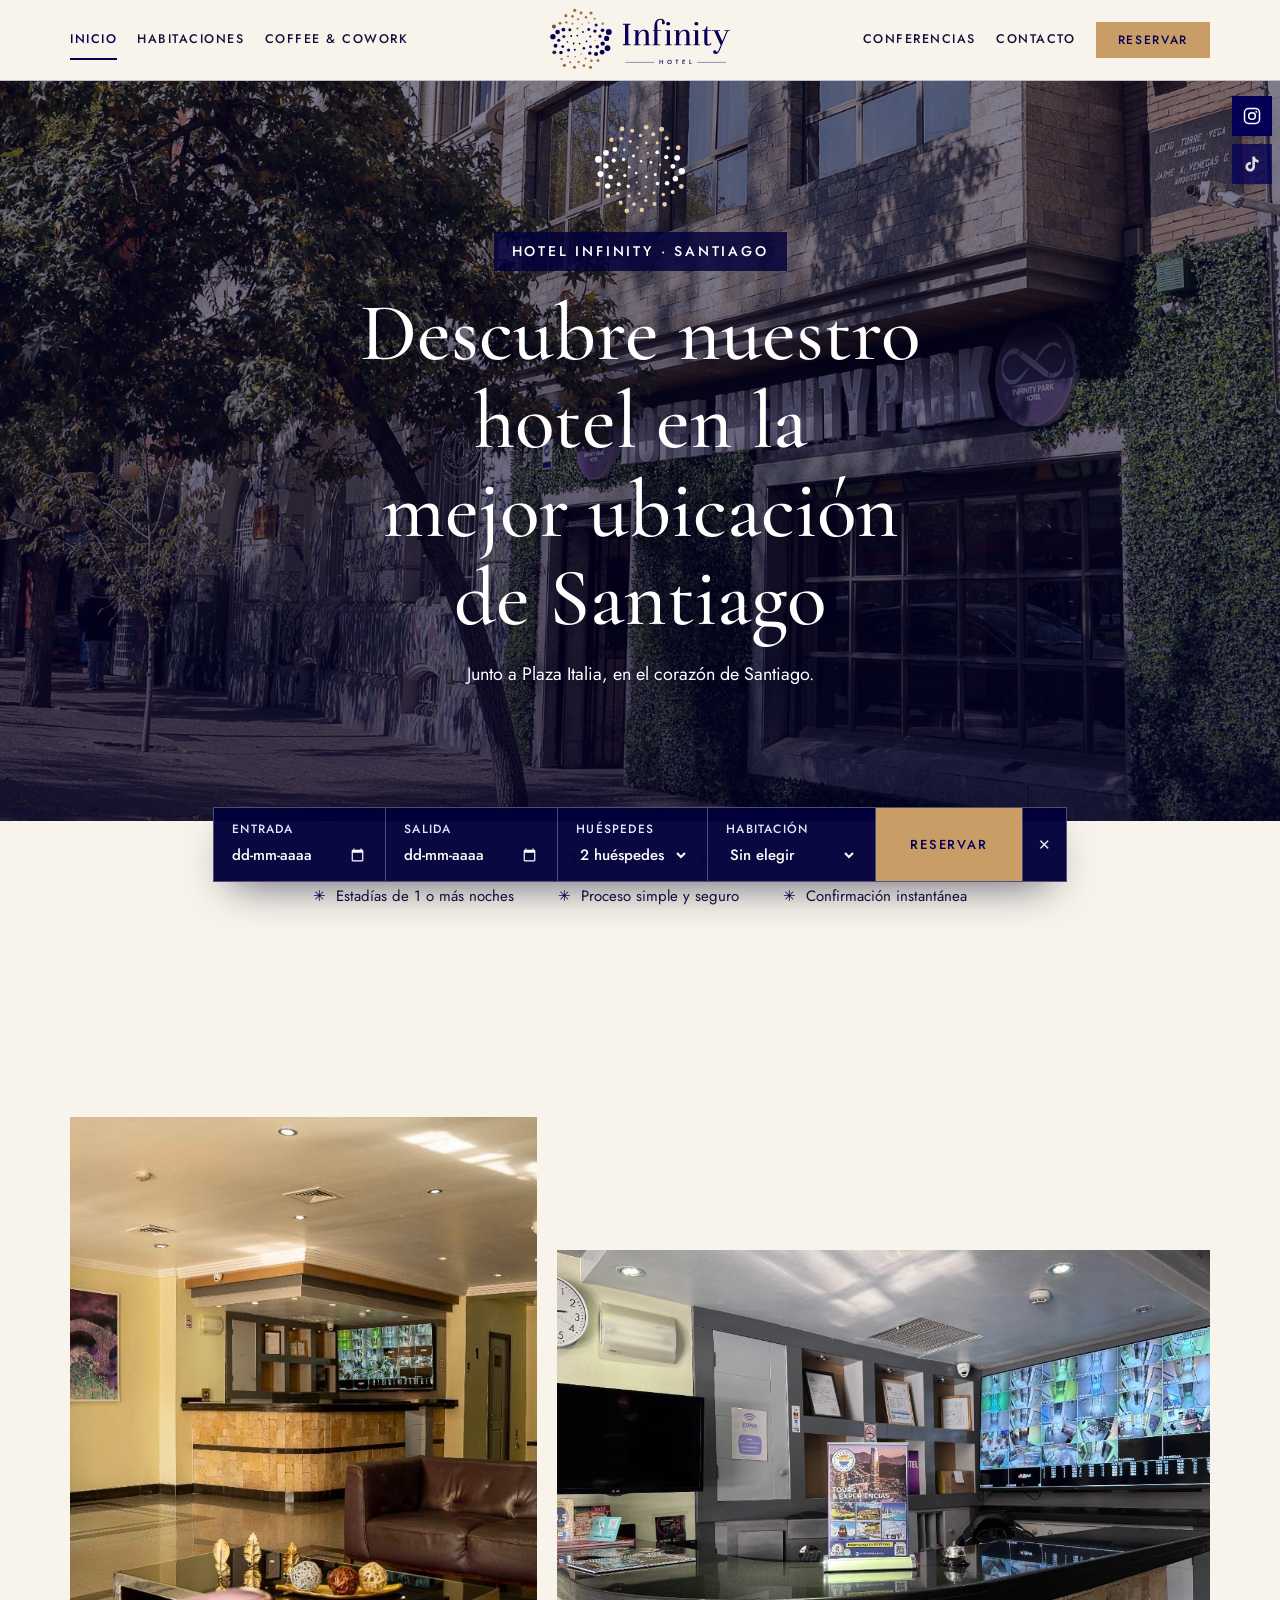
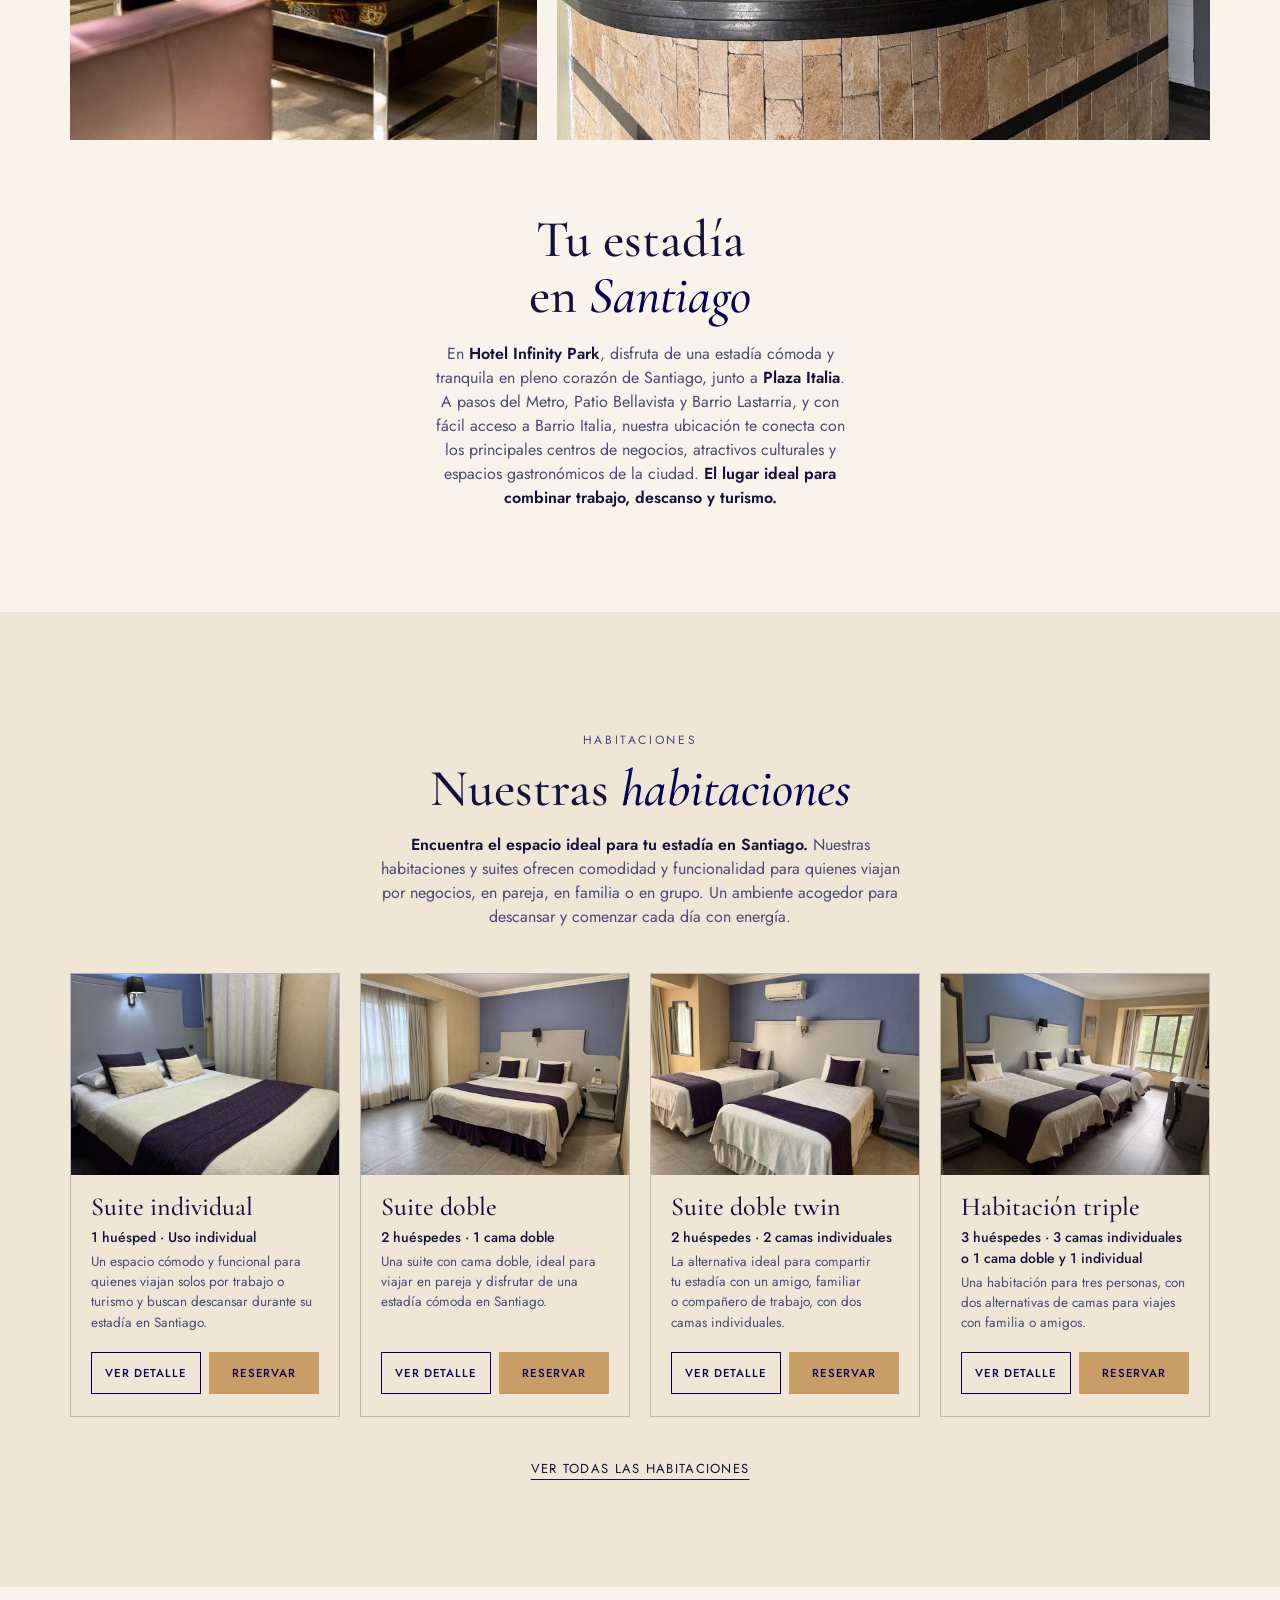
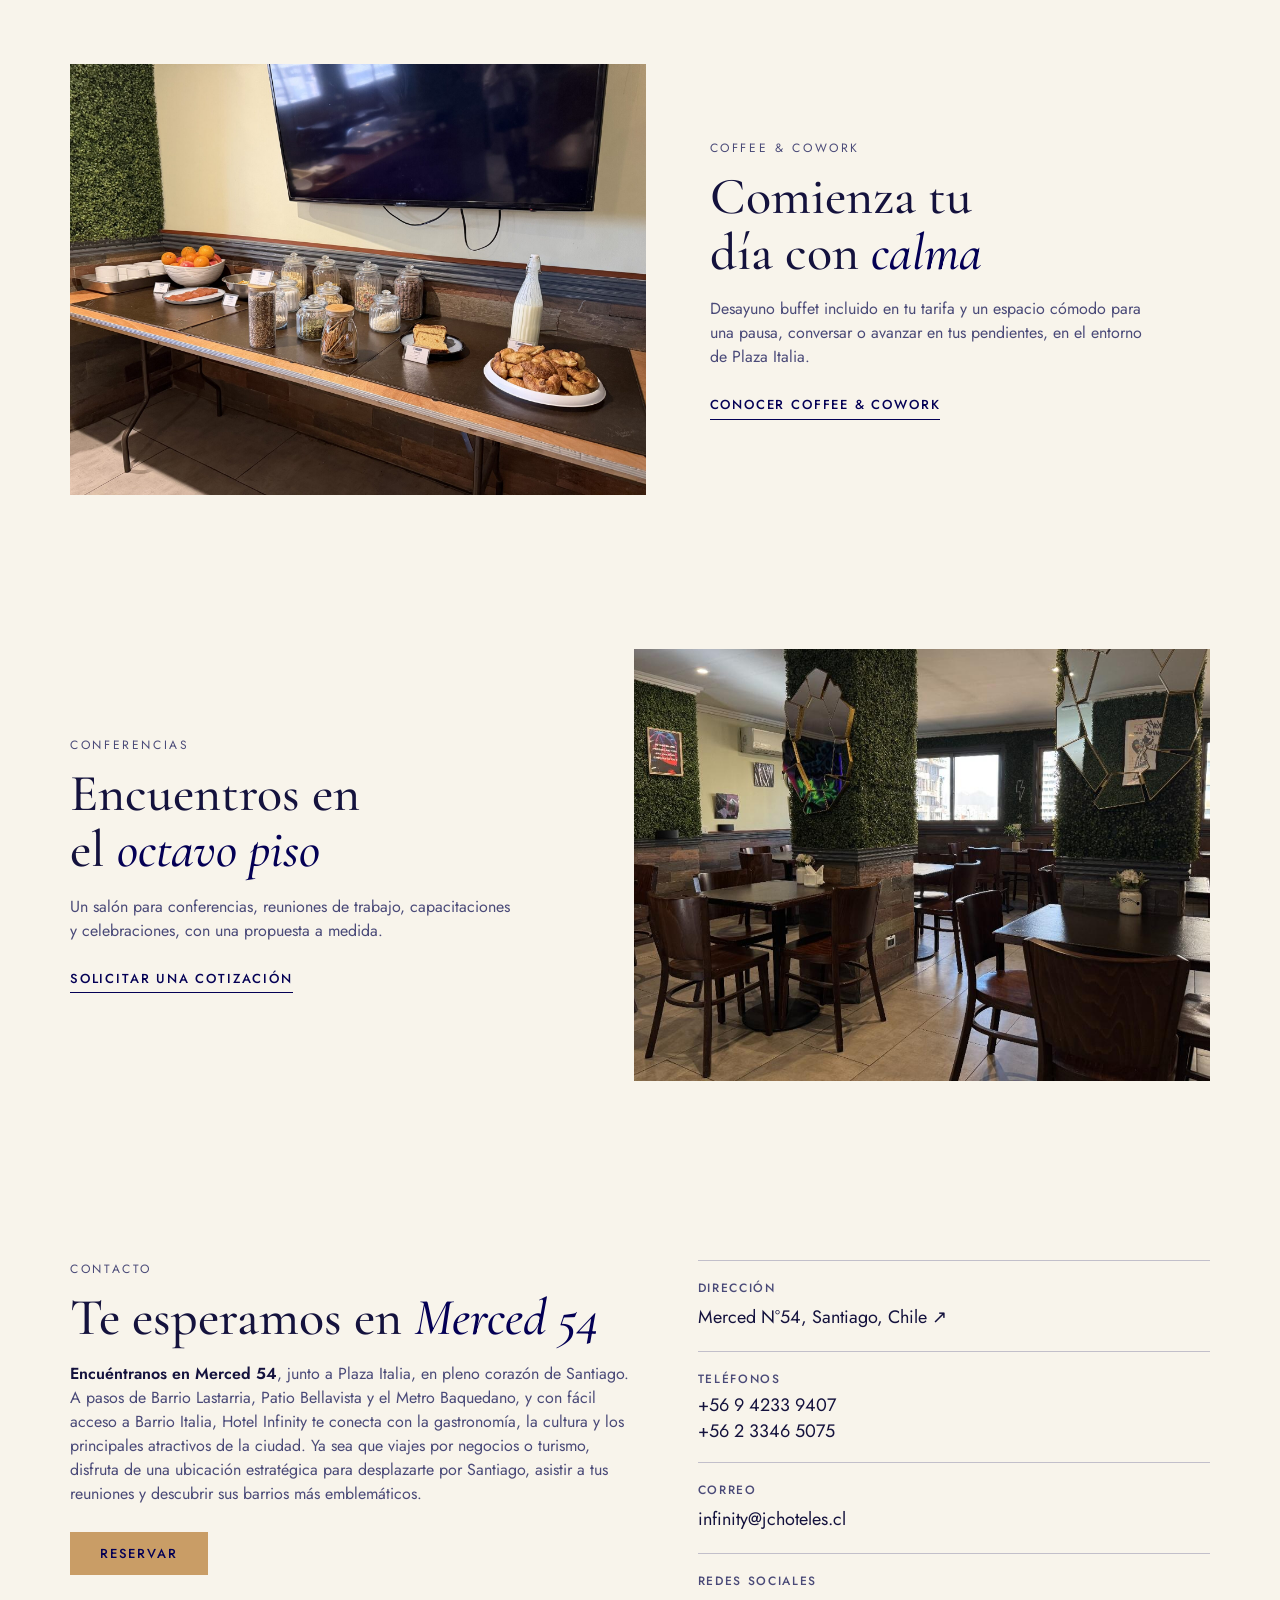
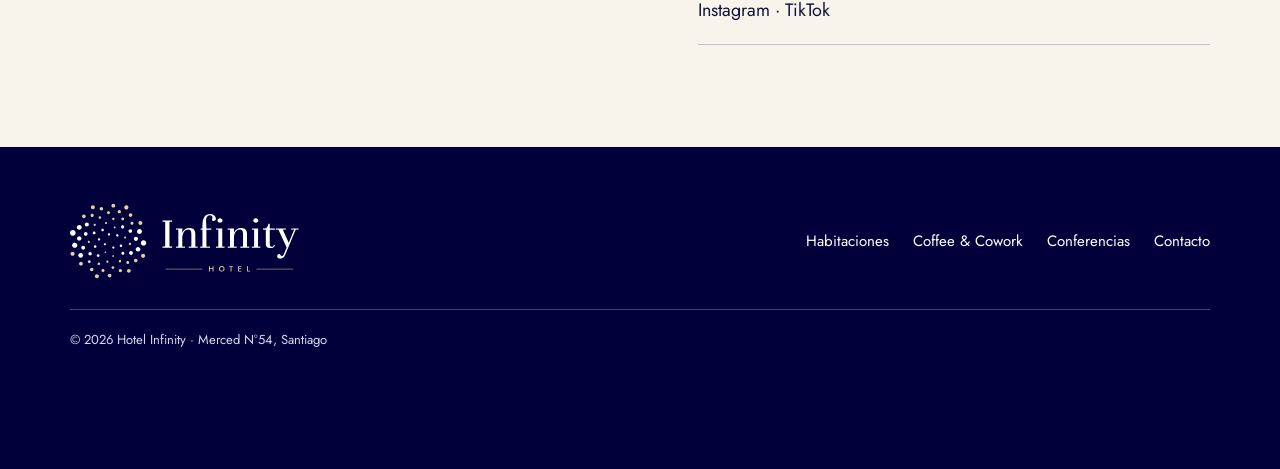
==== commit 6fd559d6: "Header con HOTEL y líneas en azul (versión Positivo · HOTEL azul) Co-Authored-By: Claude Opus 5.5 <n" ====
--- a/propuesta-2/index.html
+++ b/propuesta-2/index.html
@@ -765,9 +765,9 @@
 <circle cx="105.80" cy="8.26" r="3.92" fill="#9C6E35"/>
 </g><g>
 <path d="M173.735 81.6978L177.096 81.8701C178.187 81.8701 178.733 81.2382 178.733 79.9743V36.9743C178.733 36.4573 178.589 36.0264 178.302 35.6817C178.015 35.2796 177.613 35.1073 177.096 35.1647L173.735 35.3371V32.7519H191.831V35.3371L188.47 35.1647H188.298C187.838 35.1647 187.465 35.3371 187.178 35.6817C186.89 36.0264 186.747 36.4573 186.747 36.9743V79.9743C186.747 81.2382 187.321 81.8701 188.47 81.8701L191.831 81.6978V84.1968H173.735V81.6978ZM239.62 81.9563V84.1968H222.816V81.9563L226.78 82.1286C227.527 81.9563 227.9 81.4105 227.9 80.4914V60.9302C227.9 58.1727 227.757 56.0471 227.469 54.5535C227.24 53.0598 226.722 51.9109 225.918 51.1066C225.114 50.3023 223.85 49.9002 222.127 49.9002C218.852 49.9002 216.181 51.3077 214.113 54.1226C212.102 56.8801 211.01 60.6143 210.838 65.325V80.4914C210.838 81.5829 211.211 82.1286 211.958 82.1286L215.922 81.9563V84.1968H199.119V81.9563L202.307 82.1286C203.054 81.9563 203.427 81.4105 203.427 80.4914V51.796C203.427 50.8194 203.054 50.2449 202.307 50.0725L199.119 50.2449V48.0044H211.269C210.982 48.8661 210.838 49.8715 210.838 51.0204V55.7599C212.044 53.0598 213.768 50.963 216.008 49.4693C218.249 47.9182 220.834 47.1427 223.764 47.1427C227.843 47.1427 230.773 48.1193 232.553 50.0725C234.392 51.9683 235.311 55.0705 235.311 59.3791V80.4914C235.311 81.5829 235.684 82.1286 236.431 82.1286L239.62 81.9563ZM244.393 81.9563L247.581 82.1286C248.328 82.1286 248.701 81.5829 248.701 80.4914V50.1587H245.341V48.0044H248.701V42.317C248.701 27.955 253.699 20.7739 263.695 20.7739C266.395 20.7739 268.751 21.6357 270.761 23.3591C272.83 25.0825 273.864 27.1794 273.864 29.6497C273.864 30.8561 273.519 31.8614 272.83 32.6657C272.14 33.47 271.106 33.8721 269.727 33.8721C267.717 33.8721 266.711 33.0391 266.711 31.3731C266.711 30.9135 266.826 30.3391 267.056 29.6497C267.343 28.9603 267.487 28.2709 267.487 27.5815C267.487 26.3177 267.114 25.2549 266.367 24.3932C265.62 23.5314 264.528 23.1006 263.092 23.1006C261.024 23.1006 259.243 23.8474 257.749 25.3411C256.256 26.8347 255.509 29.5348 255.509 33.4413C255.509 35.0498 255.595 36.9456 255.768 39.1286C255.825 39.9329 255.882 40.8808 255.94 41.9723C255.997 43.0638 256.026 44.2415 256.026 45.5054V48.0044H265.246V50.1587H256.112V80.4914C256.112 81.5829 256.486 82.1286 257.232 82.1286L262.92 81.9563V84.1968H244.393V81.9563ZM281.594 28.788C282.972 28.788 284.093 29.1614 284.954 29.9082C285.874 30.655 286.333 31.6316 286.333 32.8381C286.333 34.1594 285.902 35.1934 285.041 35.9403C284.179 36.6296 283.03 36.9743 281.594 36.9743C280.215 36.9743 279.095 36.6296 278.233 35.9403C277.371 35.1934 276.94 34.1594 276.94 32.8381C276.94 31.6316 277.371 30.655 278.233 29.9082C279.095 29.1614 280.215 28.788 281.594 28.788ZM285.902 80.4914C285.902 81.5829 286.276 82.1286 287.022 82.1286L290.125 81.9563V84.1968H274.183V81.9563L277.371 82.1286C278.118 82.1286 278.491 81.5829 278.491 80.4914V51.796C278.491 50.8194 278.147 50.2449 277.457 50.0725L274.269 50.2449V48.0044H285.902V80.4914ZM336.648 81.9563V84.1968H319.844V81.9563L323.808 82.1286C324.555 81.9563 324.928 81.4105 324.928 80.4914V60.9302C324.928 58.1727 324.785 56.0471 324.497 54.5535C324.268 53.0598 323.751 51.9109 322.946 51.1066C322.142 50.3023 320.878 49.9002 319.155 49.9002C315.88 49.9002 313.209 51.3077 311.141 54.1226C309.13 56.8801 308.038 60.6143 307.866 65.325V80.4914C307.866 81.5829 308.24 82.1286 308.986 82.1286L312.95 81.9563V84.1968H296.147V81.9563L299.335 82.1286C300.082 81.9563 300.455 81.4105 300.455 80.4914V51.796C300.455 50.8194 300.082 50.2449 299.335 50.0725L296.147 50.2449V48.0044H308.297C308.01 48.8661 307.866 49.8715 307.866 51.0204V55.7599C309.072 53.0598 310.796 50.963 313.036 49.4693C315.277 47.9182 317.862 47.1427 320.792 47.1427C324.871 47.1427 327.801 48.1193 329.582 50.0725C331.42 51.9683 332.339 55.0705 332.339 59.3791V80.4914C332.339 81.5829 332.712 82.1286 333.459 82.1286L336.648 81.9563ZM348.832 28.788C350.21 28.788 351.331 29.1614 352.192 29.9082C353.111 30.655 353.571 31.6316 353.571 32.8381C353.571 34.1594 353.14 35.1934 352.279 35.9403C351.417 36.6296 350.268 36.9743 348.832 36.9743C347.453 36.9743 346.333 36.6296 345.471 35.9403C344.609 35.1934 344.178 34.1594 344.178 32.8381C344.178 31.6316 344.609 30.655 345.471 29.9082C346.333 29.1614 347.453 28.788 348.832 28.788ZM353.14 80.4914C353.14 81.5829 353.514 82.1286 354.26 82.1286L357.363 81.9563V84.1968H341.421V81.9563L344.609 82.1286C345.356 82.1286 345.729 81.5829 345.729 80.4914V51.796C345.729 50.8194 345.385 50.2449 344.695 50.0725L341.507 50.2449V48.0044H353.14V80.4914ZM375.104 48.0044H384.583V50.1587H375.104V76.6136C375.104 78.7966 375.363 80.2903 375.88 81.0946C376.397 81.8414 377.316 82.2148 378.637 82.2148C379.499 82.2148 380.389 81.8988 381.308 81.2669C382.228 80.5775 382.831 79.7445 383.118 78.7679L384.928 79.8882C383.779 83.1053 380.734 84.7138 375.793 84.7138C372.864 84.7138 370.767 84.0244 369.503 82.6457C368.296 81.2669 367.693 79.0264 367.693 75.9242V50.1587H362.523V48.0044C364.821 48.0044 366.573 47.8033 367.779 47.4012C368.986 46.9416 369.934 46.1086 370.623 44.9022C371.37 43.6958 372.059 41.8 372.691 39.2148H375.104V48.0044ZM428.917 48.0044V50.2449L425.384 50.0725H425.211C424.292 50.0725 423.574 50.6183 423.057 51.7098L404.875 95.5715C403.496 98.961 402.031 101.345 400.48 102.724C398.929 104.103 397.004 104.792 394.706 104.792C393.155 104.792 391.834 104.419 390.742 103.672C389.708 102.925 389.134 101.891 389.019 100.57C389.019 99.1333 389.335 98.0418 389.967 97.295C390.656 96.5481 391.46 96.1747 392.38 96.1747C393.241 96.1747 393.902 96.3471 394.362 96.6918C394.821 97.0939 395.252 97.6109 395.654 98.2429C395.712 98.3578 395.855 98.5588 396.085 98.8461C396.315 99.1908 396.573 99.4206 396.861 99.5355C397.148 99.7078 397.464 99.794 397.808 99.794C398.498 99.794 399.187 99.4493 399.877 98.7599C400.623 98.128 401.255 97.1514 401.772 95.83L406.77 83.8521L391.863 51.1928C391.518 50.4459 391.058 50.0725 390.484 50.0725L386.261 50.2449V48.0044H405.133V50.2449L401.255 50.0725C400.853 50.0725 400.537 50.2449 400.307 50.5896C400.078 50.8768 400.049 51.1928 400.221 51.5375L410.734 74.6316L420.472 51.3651C420.529 51.2502 420.558 51.0779 420.558 50.8481C420.558 50.331 420.242 50.0725 419.61 50.0725L415.56 50.2449V48.0044H428.917Z" fill="#080059"/>
-<path d="M261.715 124.208V122.648H268.858V124.208H261.715ZM267.77 118.783H269.459V128.803H267.77V118.783ZM261.043 118.783H262.732V128.803H261.043V118.783ZM281.5 123.793C281.5 124.48 281.643 125.096 281.929 125.64C282.225 126.174 282.63 126.594 283.146 126.899C283.661 127.205 284.248 127.357 284.906 127.357C285.574 127.357 286.161 127.205 286.667 126.899C287.182 126.594 287.583 126.174 287.869 125.64C288.165 125.096 288.313 124.48 288.313 123.793C288.313 123.106 288.17 122.495 287.884 121.961C287.598 121.417 287.197 120.992 286.681 120.687C286.176 120.382 285.584 120.229 284.906 120.229C284.248 120.229 283.661 120.382 283.146 120.687C282.63 120.992 282.225 121.417 281.929 121.961C281.643 122.495 281.5 123.106 281.5 123.793ZM279.71 123.793C279.71 123.039 279.839 122.348 280.097 121.718C280.355 121.088 280.717 120.544 281.185 120.086C281.662 119.618 282.215 119.256 282.845 118.998C283.485 118.74 284.172 118.612 284.906 118.612C285.66 118.612 286.352 118.74 286.982 118.998C287.612 119.256 288.161 119.618 288.628 120.086C289.105 120.544 289.473 121.088 289.73 121.718C289.988 122.348 290.117 123.039 290.117 123.793C290.117 124.538 289.988 125.229 289.73 125.869C289.473 126.508 289.11 127.062 288.642 127.529C288.175 127.997 287.621 128.364 286.982 128.631C286.352 128.889 285.66 129.018 284.906 129.018C284.162 129.018 283.47 128.889 282.831 128.631C282.192 128.364 281.638 127.997 281.17 127.529C280.712 127.062 280.355 126.508 280.097 125.869C279.839 125.229 279.71 124.538 279.71 123.793ZM298.913 120.344V118.783H305.898V120.344H303.25V128.803H301.546V120.344H298.913ZM316.761 128.803V127.315H321.814V128.803H316.761ZM316.761 120.272V118.783H321.814V120.272H316.761ZM316.761 124.165V122.705H321.528V124.165H316.761ZM315.716 118.783H317.377V128.803H315.716V118.783ZM332.482 118.783H334.171V127.286H338.151V128.803H332.482V118.783Z" fill="#9C6E35"/>
-<rect x="179.627" y="123.824" width="68.8091" height="0.95747" fill="#9C6E35"/>
-<rect x="350.416" y="123.824" width="68.8091" height="0.95747" fill="#9C6E35"/>
+<path d="M261.715 124.208V122.648H268.858V124.208H261.715ZM267.77 118.783H269.459V128.803H267.77V118.783ZM261.043 118.783H262.732V128.803H261.043V118.783ZM281.5 123.793C281.5 124.48 281.643 125.096 281.929 125.64C282.225 126.174 282.63 126.594 283.146 126.899C283.661 127.205 284.248 127.357 284.906 127.357C285.574 127.357 286.161 127.205 286.667 126.899C287.182 126.594 287.583 126.174 287.869 125.64C288.165 125.096 288.313 124.48 288.313 123.793C288.313 123.106 288.17 122.495 287.884 121.961C287.598 121.417 287.197 120.992 286.681 120.687C286.176 120.382 285.584 120.229 284.906 120.229C284.248 120.229 283.661 120.382 283.146 120.687C282.63 120.992 282.225 121.417 281.929 121.961C281.643 122.495 281.5 123.106 281.5 123.793ZM279.71 123.793C279.71 123.039 279.839 122.348 280.097 121.718C280.355 121.088 280.717 120.544 281.185 120.086C281.662 119.618 282.215 119.256 282.845 118.998C283.485 118.74 284.172 118.612 284.906 118.612C285.66 118.612 286.352 118.74 286.982 118.998C287.612 119.256 288.161 119.618 288.628 120.086C289.105 120.544 289.473 121.088 289.73 121.718C289.988 122.348 290.117 123.039 290.117 123.793C290.117 124.538 289.988 125.229 289.73 125.869C289.473 126.508 289.11 127.062 288.642 127.529C288.175 127.997 287.621 128.364 286.982 128.631C286.352 128.889 285.66 129.018 284.906 129.018C284.162 129.018 283.47 128.889 282.831 128.631C282.192 128.364 281.638 127.997 281.17 127.529C280.712 127.062 280.355 126.508 280.097 125.869C279.839 125.229 279.71 124.538 279.71 123.793ZM298.913 120.344V118.783H305.898V120.344H303.25V128.803H301.546V120.344H298.913ZM316.761 128.803V127.315H321.814V128.803H316.761ZM316.761 120.272V118.783H321.814V120.272H316.761ZM316.761 124.165V122.705H321.528V124.165H316.761ZM315.716 118.783H317.377V128.803H315.716V118.783ZM332.482 118.783H334.171V127.286H338.151V128.803H332.482V118.783Z" fill="#080059"/>
+<rect x="179.627" y="123.824" width="68.8091" height="0.95747" fill="#080059"/>
+<rect x="350.416" y="123.824" width="68.8091" height="0.95747" fill="#080059"/>
 </g></svg></a>
     <div class="hdr-right"><nav class="nav-inline" aria-label="Más secciones del sitio"><a href="#conferencias">Conferencias</a><a href="#contacto">Contacto</a></nav><a class="btn sm head-cta" href="#reservar">Reservar</a></div>
   </div>
